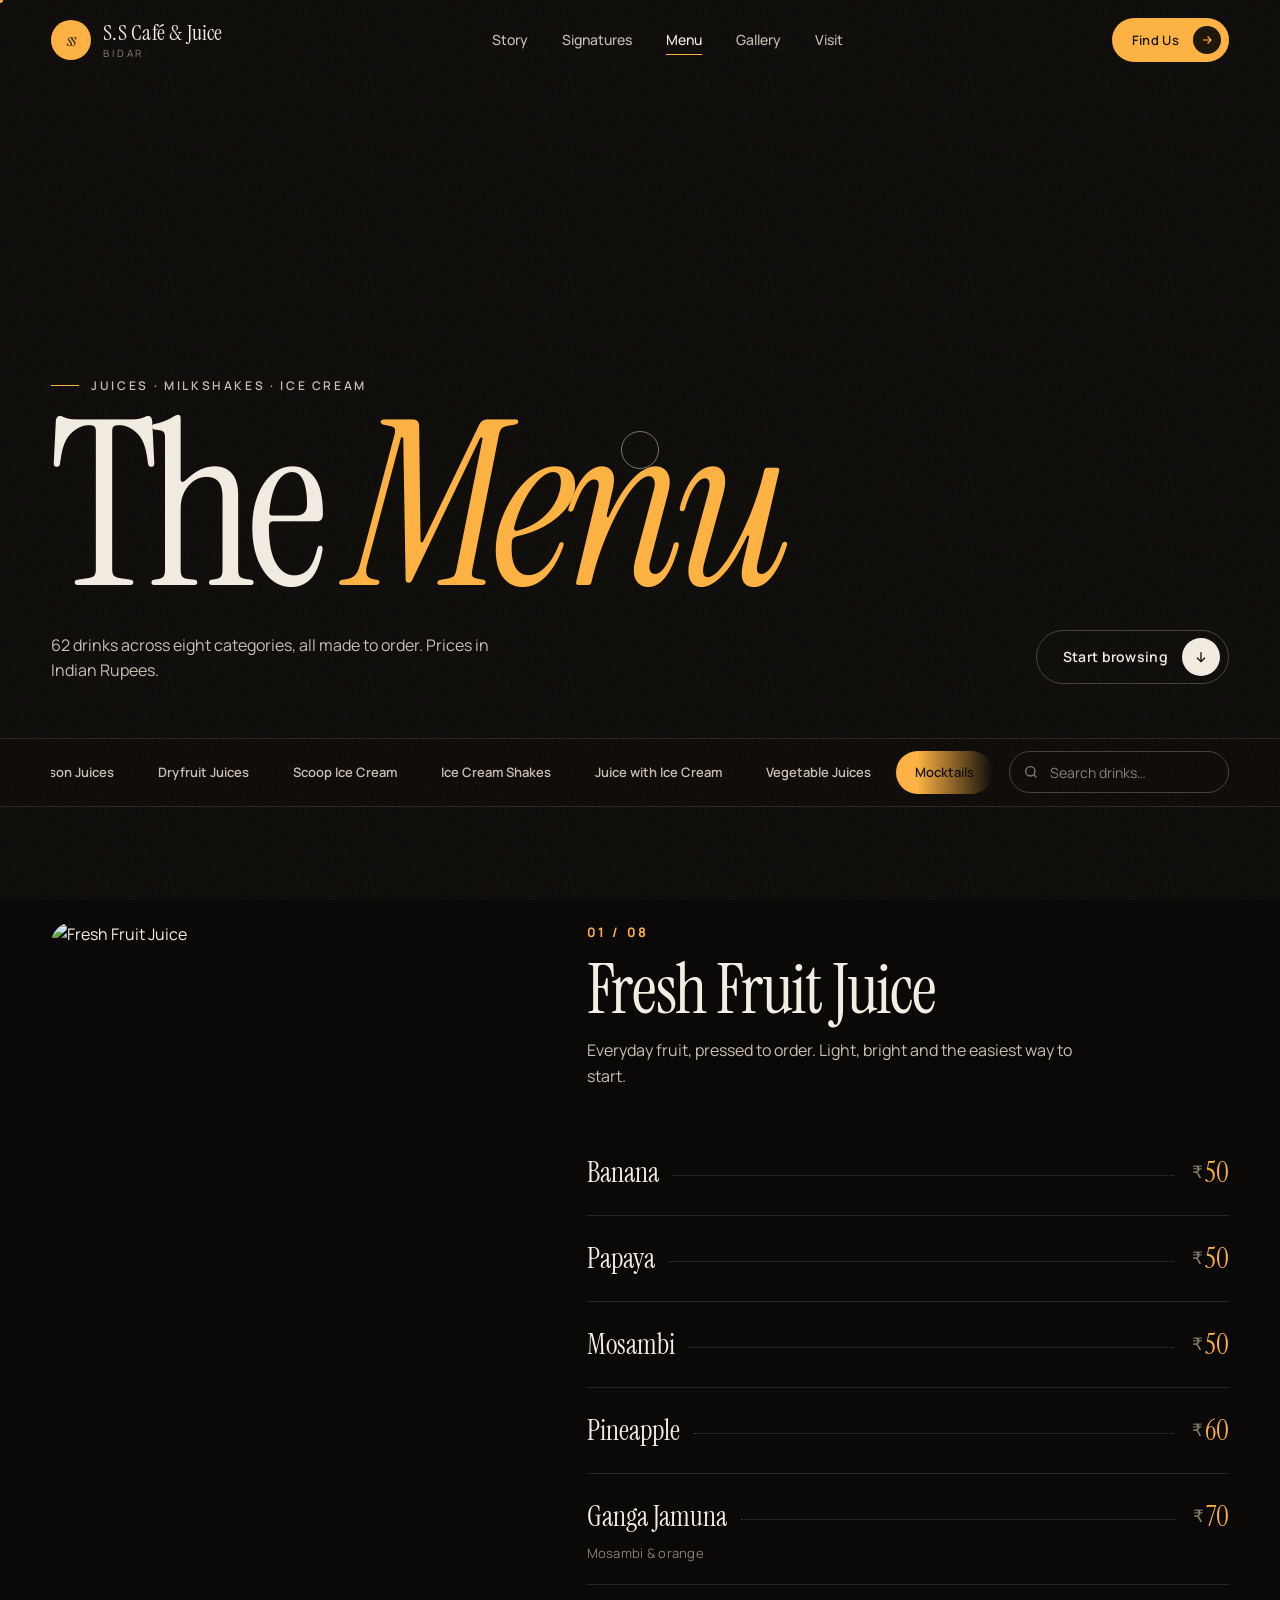
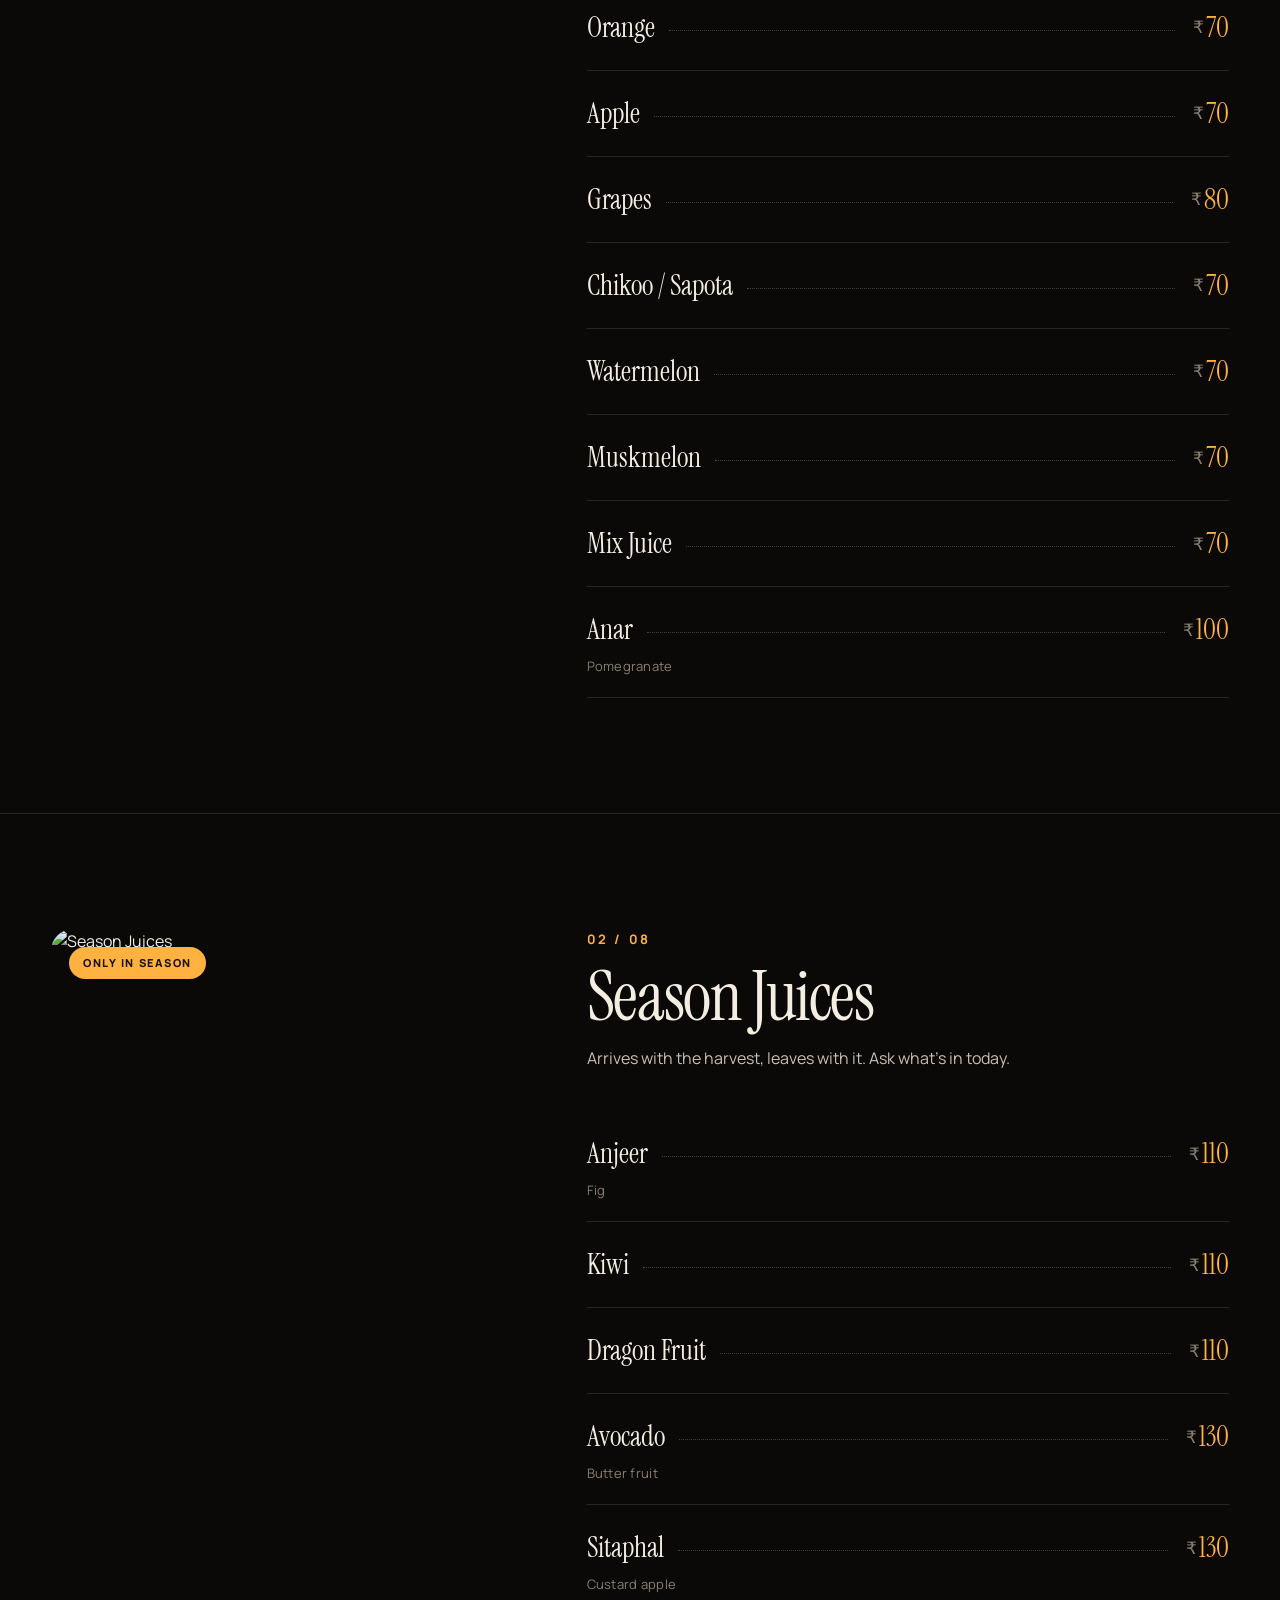
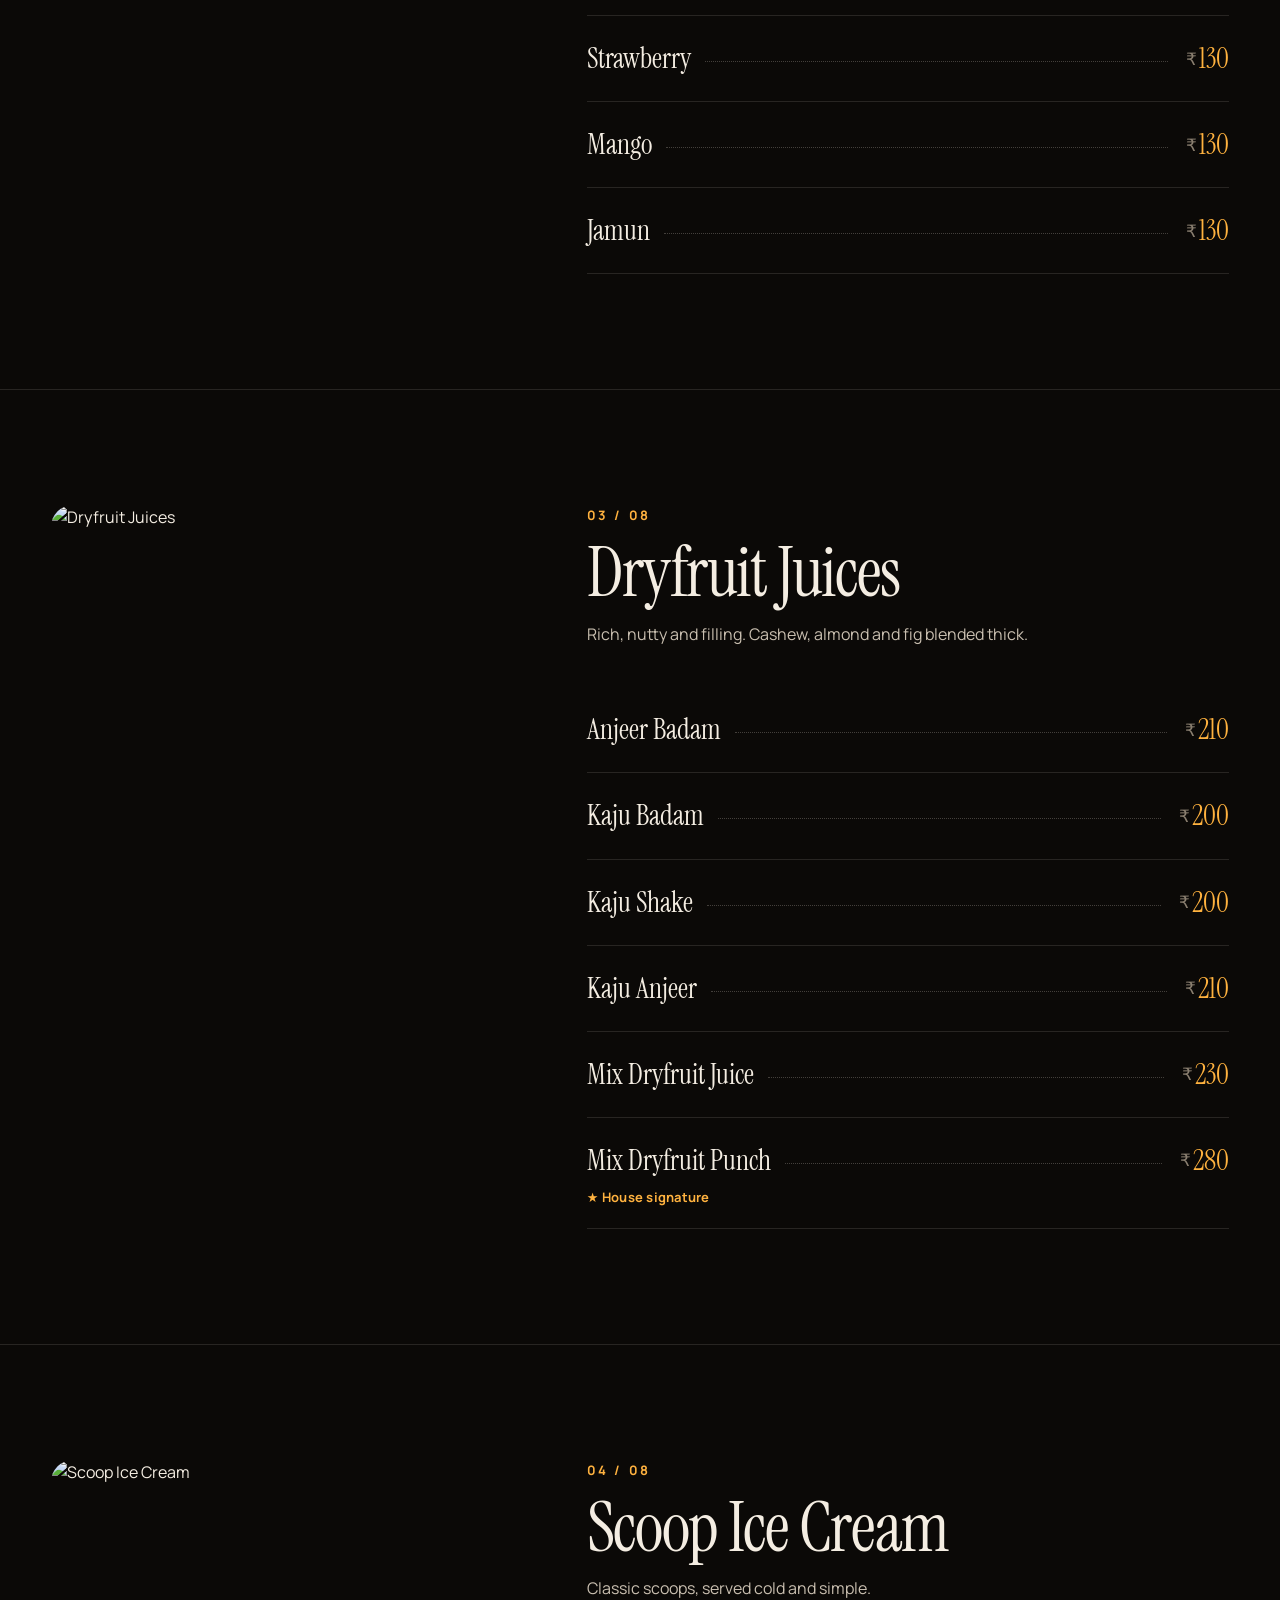
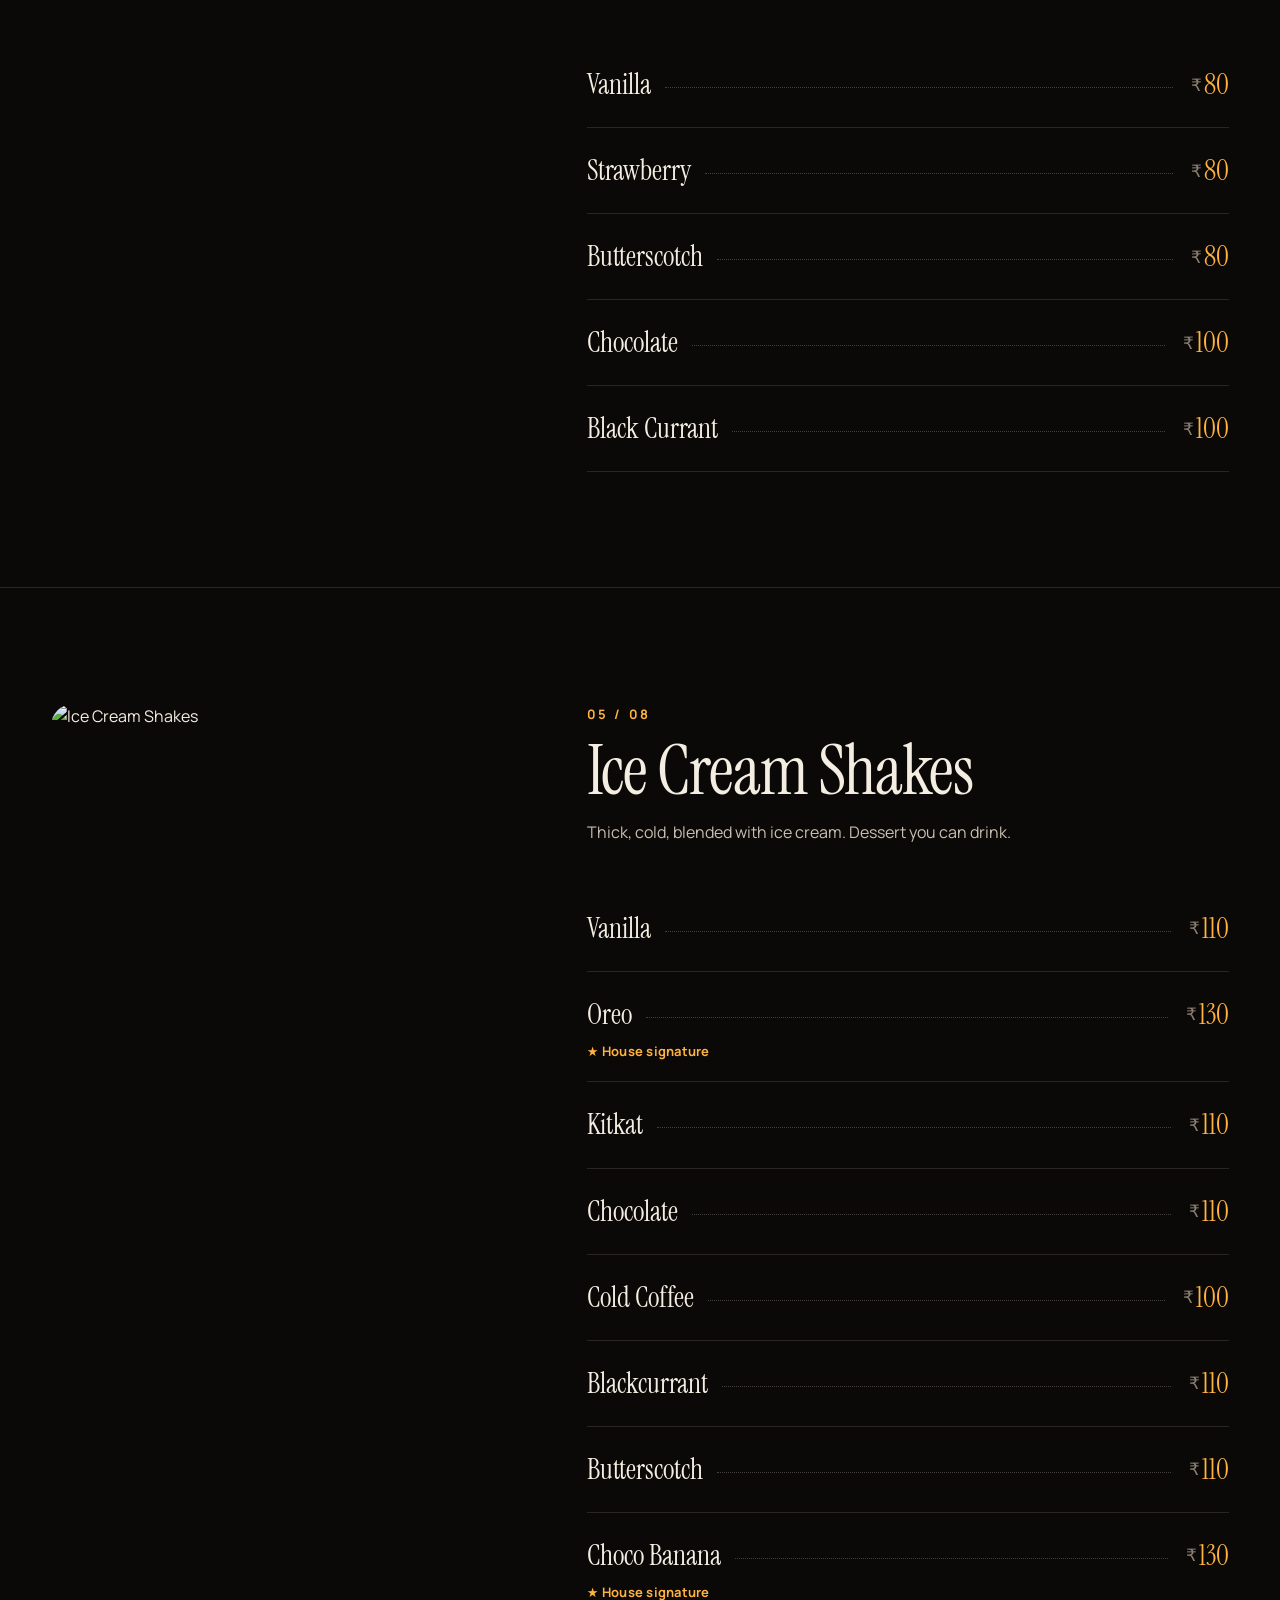
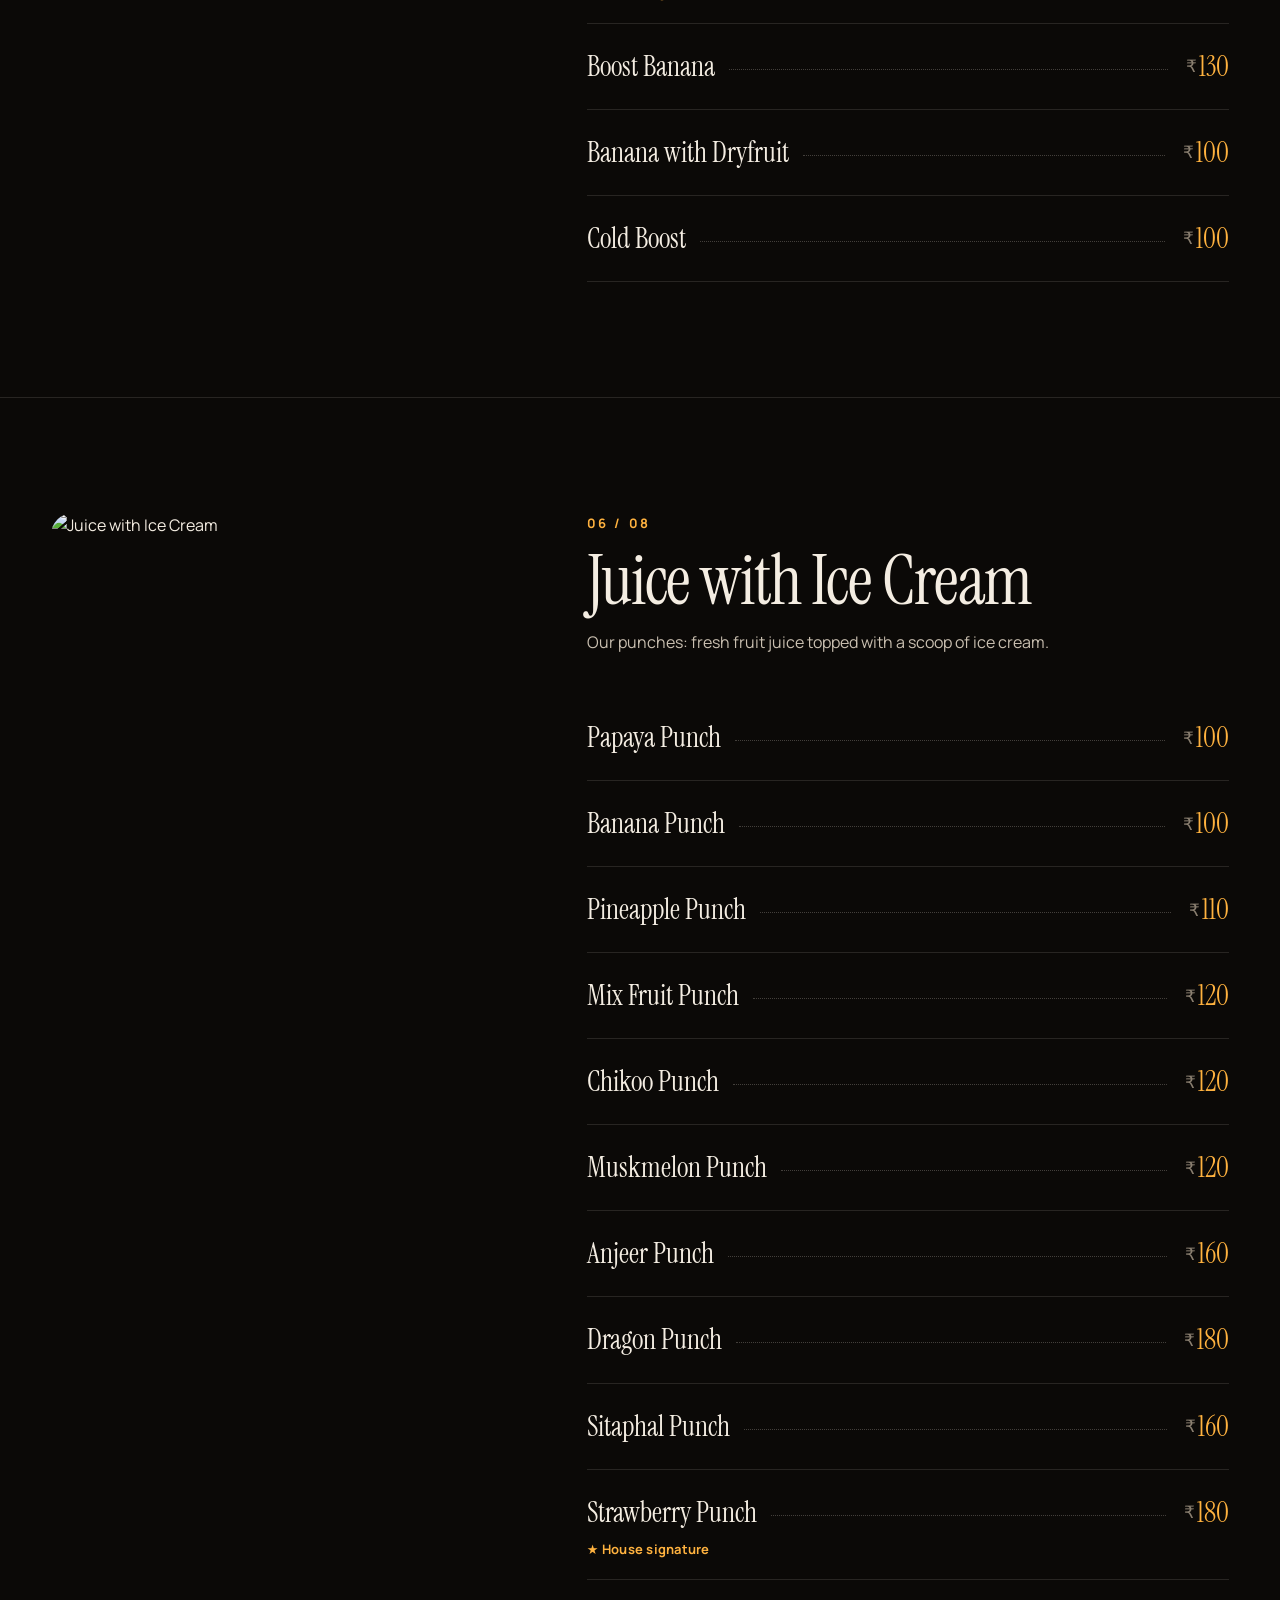
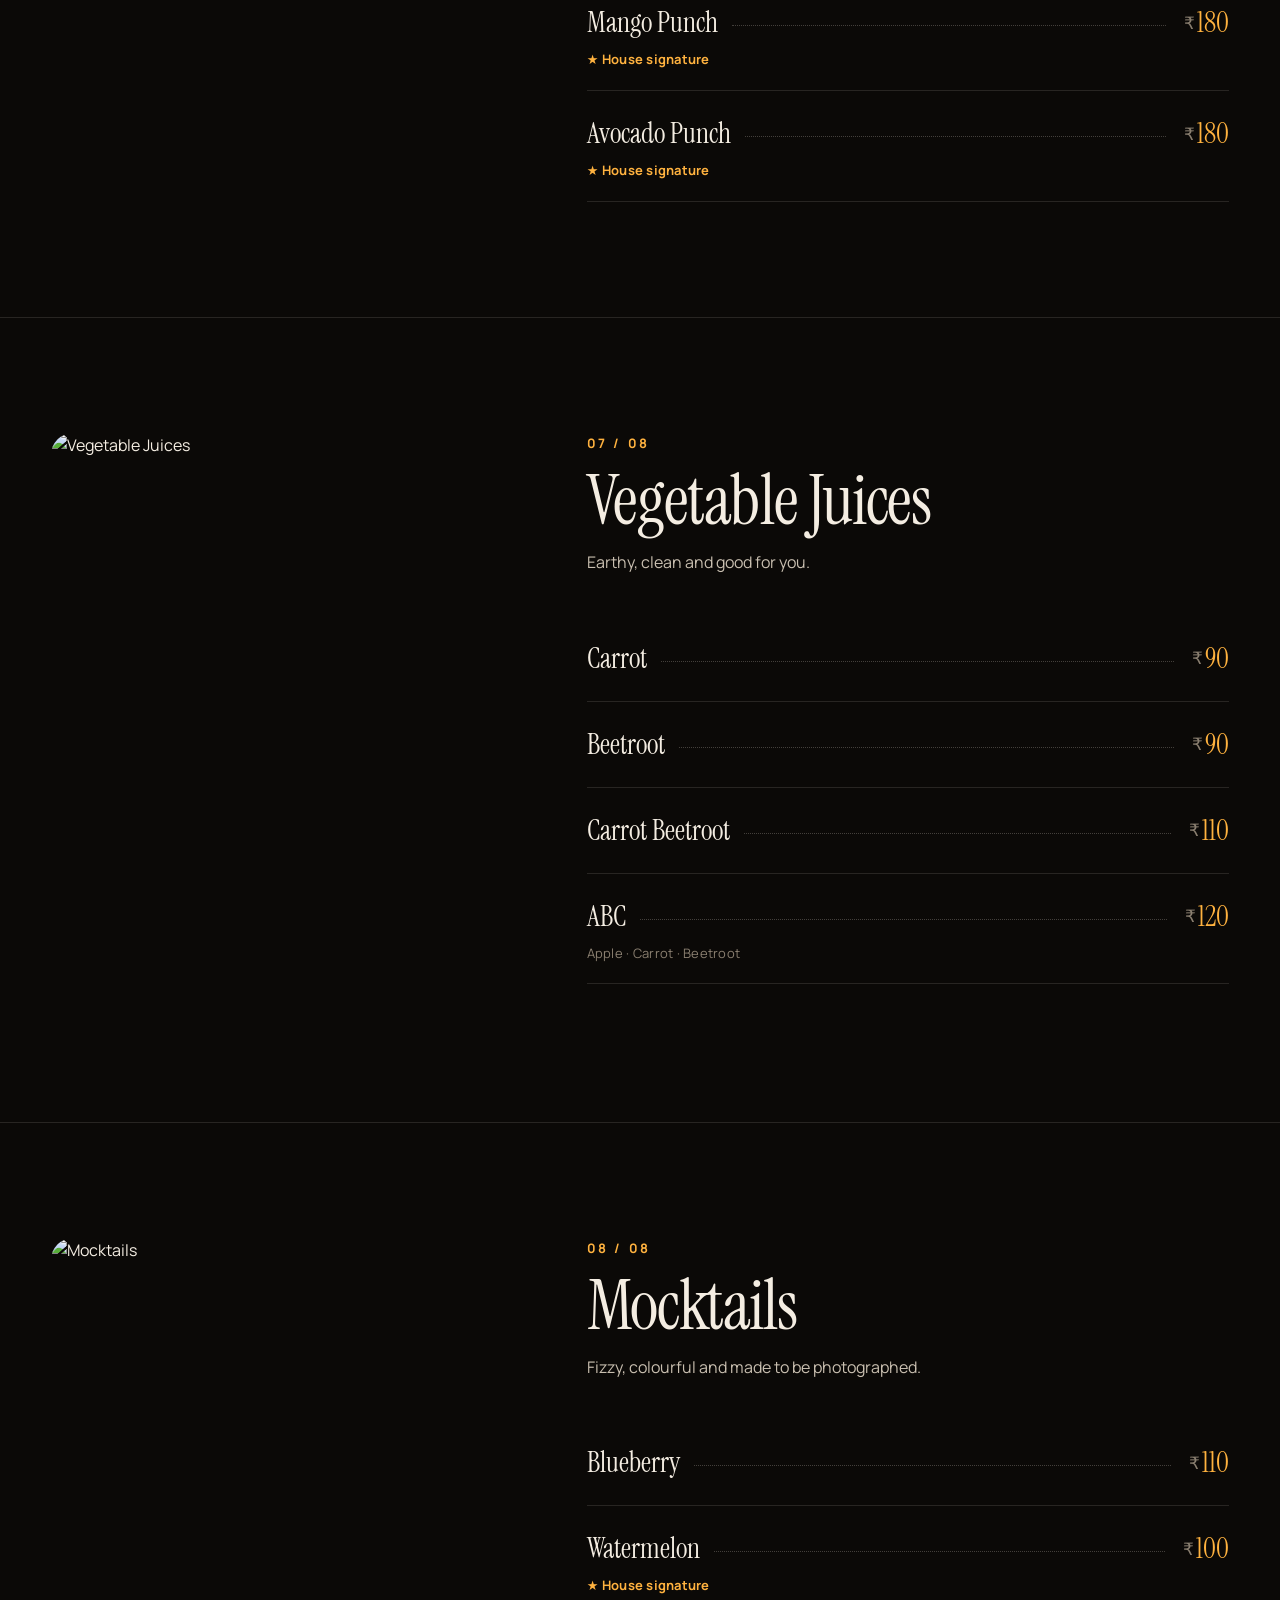
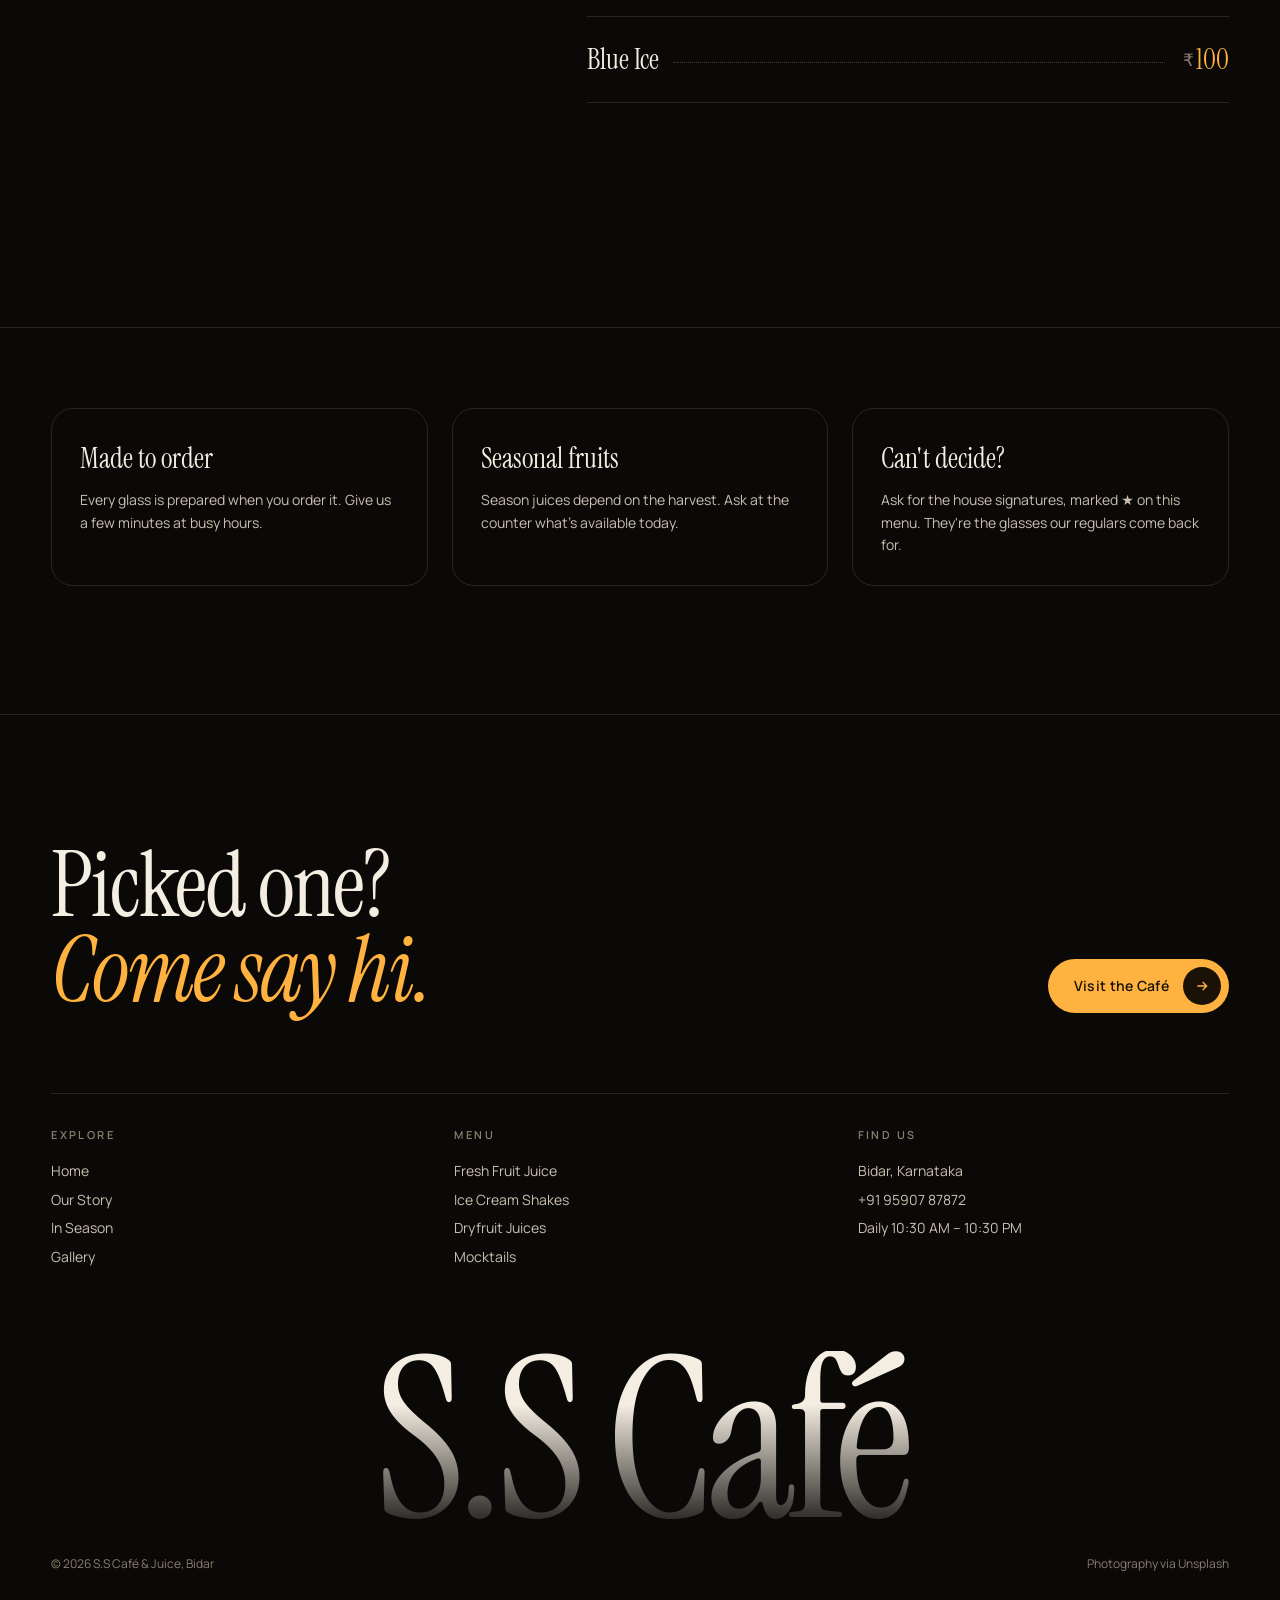
==== menu.html @ b0951f60 "Add S.S Café & Juice website: home and menu pages Cinematic one-page home (hero, signatures, categor" ====
<!doctype html>
<html lang="en">
<head>
  <meta charset="utf-8" />
  <meta name="viewport" content="width=device-width, initial-scale=1" />
  <title>Menu — S.S Café &amp; Juice, Bidar</title>
  <meta name="description" content="Full menu and prices for S.S Café & Juice, Bidar: fresh fruit juices, season juices, dryfruit juices, ice cream shakes, punches, vegetable juices and mocktails." />
  <meta name="theme-color" content="#0b0907" />
  <link rel="icon" href="data:image/svg+xml,%3Csvg xmlns='http://www.w3.org/2000/svg' viewBox='0 0 64 64'%3E%3Ccircle cx='32' cy='32' r='32' fill='%23ffb23f'/%3E%3Ctext x='32' y='42' font-family='Georgia' font-style='italic' font-size='28' text-anchor='middle' fill='%231a1206'%3ESS%3C/text%3E%3C/svg%3E" />
  <link rel="preconnect" href="https://fonts.googleapis.com" />
  <link rel="preconnect" href="https://fonts.gstatic.com" crossorigin />
  <link rel="preconnect" href="https://images.unsplash.com" />
  <link href="https://fonts.googleapis.com/css2?family=Instrument+Serif:ital@0;1&family=Manrope:wght@400;500;600;700;800&display=swap" rel="stylesheet" />
  <link rel="stylesheet" href="css/style.css" />
</head>
<body>
  <div class="grain" aria-hidden="true"></div>
  <div class="cursor" aria-hidden="true"><span>View</span></div>
  <div class="cursor-dot" aria-hidden="true"></div>

  <header class="nav">
    <a href="index.html" class="brand" aria-label="S.S Café & Juice home">
      <span class="brand__mark">ss</span>
      <span class="brand__name">S.S Café &amp; Juice<small>Bidar</small></span>
    </a>
    <nav class="nav__links" aria-label="Primary">
      <a href="index.html#story">Story</a>
      <a href="index.html#signatures">Signatures</a>
      <a href="menu.html" class="is-active">Menu</a>
      <a href="index.html#gallery">Gallery</a>
      <a href="index.html#visit">Visit</a>
    </nav>
    <div class="nav__right">
      <a href="index.html#visit" class="btn btn--primary btn--sm">Find Us
        <span class="btn__icon"><svg width="14" height="14" viewBox="0 0 24 24" fill="none" stroke="currentColor" stroke-width="2"><path d="M5 12h14M13 6l6 6-6 6"/></svg></span>
      </a>
      <button class="burger" aria-label="Open menu" aria-expanded="false"><span></span><span></span></button>
    </div>
  </header>

  <div class="mobile-menu">
    <a href="index.html">Home</a>
    <a href="index.html#signatures">Signatures</a>
    <a href="index.html#gallery">Gallery</a>
    <a href="index.html#visit">Visit</a>
    <a href="#menu-body"><em>Menu ↓</em></a>
    <div class="mobile-menu__meta">Bidar, Karnataka · Open daily 10:30 AM – 10:30 PM<br /><a href="tel:+919590787872">+91 95907 87872</a></div>
  </div>

  <main>
    <section class="m-hero">
      <div class="m-hero__media">
        <img src="https://images.unsplash.com/photo-1546548970-71785318a17b?auto=format&fit=crop&w=2400&q=80" alt="Sliced oranges, grapefruit and limes" fetchpriority="high" />
      </div>
      <div class="container m-hero__content">
        <span class="eyebrow hero-anim">Juices · Milkshakes · Ice Cream</span>
        <h1 class="m-hero__title">The <em class="italic accent">Menu</em></h1>
        <div class="m-hero__row">
          <p class="hero-anim"><span data-total>62</span> drinks across eight categories, all made to order. Prices in Indian Rupees.</p>
          <a href="#fresh-fruit-juice" class="btn btn--ghost hero-anim">Start browsing
            <span class="btn__icon"><svg width="16" height="16" viewBox="0 0 24 24" fill="none" stroke="currentColor" stroke-width="2"><path d="M12 5v14M6 13l6 6 6-6"/></svg></span>
          </a>
        </div>
      </div>
    </section>

    <div class="m-bar">
      <div class="container m-bar__inner">
        <nav class="m-tabs" aria-label="Menu categories"></nav>
        <label class="m-search">
          <svg width="16" height="16" viewBox="0 0 24 24" fill="none" stroke="currentColor" stroke-width="2"><circle cx="11" cy="11" r="7"/><path d="M20 20l-3.5-3.5"/></svg>
          <input id="m-search" type="search" placeholder="Search drinks…" aria-label="Search drinks" autocomplete="off" />
        </label>
      </div>
    </div>

    <div id="menu-body"></div>

    <div class="container m-empty">
      <h3>Nothing by that name.</h3>
      <p>Try “mango”, “shake” or “punch”, or just ask at the counter.</p>
    </div>

    <div class="container">
      <div class="m-note">
        <div class="fade-up"><h4>Made to order</h4><p>Every glass is prepared when you order it. Give us a few minutes at busy hours.</p></div>
        <div class="fade-up" data-delay=".1"><h4>Seasonal fruits</h4><p>Season juices depend on the harvest. Ask at the counter what's available today.</p></div>
        <div class="fade-up" data-delay=".2"><h4>Can't decide?</h4><p>Ask for the house signatures, marked ★ on this menu. They're the glasses our regulars come back for.</p></div>
      </div>
    </div>
  </main>

  <footer class="footer" style="margin-top:clamp(80px,10vw,140px)">
    <div class="container">
      <div class="footer__cta">
        <h2 data-split>Picked one?<br /><em class="italic accent">Come say hi.</em></h2>
        <a href="index.html#visit" class="btn btn--primary">Visit the Café
          <span class="btn__icon"><svg width="16" height="16" viewBox="0 0 24 24" fill="none" stroke="currentColor" stroke-width="2"><path d="M5 12h14M13 6l6 6-6 6"/></svg></span>
        </a>
      </div>
      <div class="footer__cols">
        <div><h5>Explore</h5><a href="index.html">Home</a><a href="index.html#story">Our Story</a><a href="index.html#season">In Season</a><a href="index.html#gallery">Gallery</a></div>
        <div><h5>Menu</h5><a href="#fresh-fruit-juice">Fresh Fruit Juice</a><a href="#ice-cream-shakes">Ice Cream Shakes</a><a href="#dryfruit-juices">Dryfruit Juices</a><a href="#mocktails">Mocktails</a></div>
        <div><h5>Find us</h5><a href="https://maps.app.goo.gl/4yC3fa9TvVvdDudY7" target="_blank" rel="noopener">Bidar, Karnataka</a><a href="tel:+919590787872">+91 95907 87872</a><a href="index.html#visit">Daily 10:30 AM – 10:30 PM</a></div>
      </div>
      <div class="footer__word" aria-hidden="true">S.S Café</div>
      <div class="footer__legal"><span>© <span id="year"></span> S.S Café &amp; Juice, Bidar</span><span>Photography via Unsplash</span></div>
    </div>
  </footer>

  <script src="https://cdnjs.cloudflare.com/ajax/libs/gsap/3.12.5/gsap.min.js"></script>
  <script src="https://cdnjs.cloudflare.com/ajax/libs/gsap/3.12.5/ScrollTrigger.min.js"></script>
  <script src="https://unpkg.com/lenis@1.1.13/dist/lenis.min.js"></script>
  <script src="js/main.js"></script>
  <script src="js/menu.js"></script>
</body>
</html>
---- css/style.css ----
/* ==========================================================
   S.S Café & Juice — Bidar
   Cinematic dark theme · shared by index.html & menu.html
   ========================================================== */

:root {
  --bg: #0b0907;
  --bg-2: #13100c;
  --bg-3: #1b1611;
  --ink: #f4ede2;
  --ink-2: #c9bfb0;
  --muted: #8a7f70;
  --line: rgba(244, 237, 226, 0.12);
  --line-strong: rgba(244, 237, 226, 0.24);
  --accent: #ffb23f;      /* mango */
  --accent-2: #ff5a3c;    /* blood orange */
  --accent-ink: #1a1206;

  --serif: "Instrument Serif", "Times New Roman", serif;
  --sans: "Manrope", system-ui, -apple-system, "Segoe UI", sans-serif;

  --gutter: clamp(16px, 4vw, 56px);
  --max: 1440px;
  --radius: 22px;
  --ease: cubic-bezier(0.22, 1, 0.36, 1);
}

*, *::before, *::after { box-sizing: border-box; }

html { -webkit-text-size-adjust: 100%; overflow-x: clip; }
html.lenis, html.lenis body { height: auto; }
.lenis.lenis-smooth { scroll-behavior: auto !important; }

body {
  margin: 0;
  background: var(--bg);
  color: var(--ink);
  font-family: var(--sans);
  font-size: 16px;
  line-height: 1.6;
  -webkit-font-smoothing: antialiased;
  overflow-x: clip;
}

img { display: block; max-width: 100%; }
a { color: inherit; text-decoration: none; }
button { font: inherit; color: inherit; background: none; border: 0; cursor: pointer; }
::selection { background: var(--accent); color: var(--accent-ink); }

.container { width: 100%; max-width: var(--max); margin: 0 auto; padding: 0 var(--gutter); }

.serif { font-family: var(--serif); font-weight: 400; }
.italic { font-style: italic; }
.accent { color: var(--accent); }

.eyebrow {
  display: inline-flex; align-items: center; gap: 12px;
  font-size: 12px; letter-spacing: 0.22em; text-transform: uppercase;
  color: var(--ink-2); font-weight: 600;
}
.eyebrow::before { content: ""; width: 28px; height: 1px; background: var(--accent); }

/* ---------- Film grain ---------- */
/* oversized noise lives inside a viewport-sized clip box; a fixed element wider
   than the viewport makes mobile browsers zoom the whole page out */
.grain { pointer-events: none; position: fixed; inset: 0; z-index: 90; overflow: hidden; }
.grain::before {
  content: ""; position: absolute; inset: -50%; opacity: 0.07;
  background-image: url("data:image/svg+xml,%3Csvg xmlns='http://www.w3.org/2000/svg' width='200' height='200'%3E%3Cfilter id='n'%3E%3CfeTurbulence type='fractalNoise' baseFrequency='0.85' numOctaves='3' stitchTiles='stitch'/%3E%3C/filter%3E%3Crect width='100%25' height='100%25' filter='url(%23n)'/%3E%3C/svg%3E");
  animation: grain 1.2s steps(6) infinite;
}
@keyframes grain {
  0% { transform: translate(0, 0); }
  20% { transform: translate(-5%, 3%); }
  40% { transform: translate(4%, -6%); }
  60% { transform: translate(-3%, 7%); }
  80% { transform: translate(6%, 2%); }
  100% { transform: translate(0, 0); }
}

/* ---------- Custom cursor (fine pointers only) ---------- */
.cursor, .cursor-dot { display: none; }
@media (pointer: fine) {
  .cursor, .cursor-dot {
    display: block; position: fixed; top: 0; left: 0; z-index: 100;
    pointer-events: none; border-radius: 50%;
    transform: translate(-50%, -50%);
  }
  .cursor-dot { width: 6px; height: 6px; background: var(--accent); }
  .cursor {
    width: 38px; height: 38px; border: 1px solid rgba(244, 237, 226, 0.45);
    display: grid; place-items: center;
    transition: width .35s var(--ease), height .35s var(--ease), background .35s var(--ease), border-color .35s;
    font-size: 11px; letter-spacing: .16em; text-transform: uppercase; font-weight: 700;
    color: var(--accent-ink);
  }
  .cursor span { opacity: 0; transition: opacity .2s; }
  .cursor.is-link { width: 64px; height: 64px; border-color: var(--accent); }
  .cursor.is-view { width: 96px; height: 96px; background: var(--accent); border-color: var(--accent); }
  .cursor.is-view span { opacity: 1; }
}

/* ---------- Preloader ---------- */
.preloader {
  position: fixed; inset: 0; z-index: 200; background: var(--bg);
  display: flex; flex-direction: column; justify-content: space-between;
  padding: var(--gutter);
}
.preloader__top, .preloader__bottom {
  display: flex; justify-content: space-between; align-items: flex-end;
  font-size: 12px; letter-spacing: .2em; text-transform: uppercase; color: var(--muted);
}
.preloader__word {
  font-family: var(--serif); font-size: clamp(64px, 16vw, 240px); line-height: .9;
  overflow: hidden; display: flex; justify-content: center;
}
.preloader__word span { display: inline-block; transform: translateY(110%); }
.preloader__count { font-family: var(--serif); font-size: clamp(48px, 8vw, 120px); line-height: 1; color: var(--ink); }
.preloader__bar { position: absolute; left: 0; bottom: 0; height: 2px; width: 0; background: var(--accent); }

/* ---------- Navigation ---------- */
.nav {
  position: fixed; top: 0; left: 0; right: 0; z-index: 80;
  padding: 18px var(--gutter);
  display: flex; align-items: center; justify-content: space-between; gap: 20px;
  transition: transform .5s var(--ease), background .4s, padding .4s;
}
.nav.is-scrolled {
  background: rgba(11, 9, 7, 0.72);
  backdrop-filter: blur(14px); -webkit-backdrop-filter: blur(14px);
  padding-top: 12px; padding-bottom: 12px;
  border-bottom: 1px solid var(--line);
}
.nav.is-hidden { transform: translateY(-110%); }

.brand { display: flex; align-items: center; gap: 12px; }
.brand__mark {
  width: 40px; height: 40px; border-radius: 50%;
  display: grid; place-items: center;
  background: var(--accent); color: var(--accent-ink);
  font-family: var(--serif); font-size: 18px; font-style: italic; letter-spacing: -.02em;
}
.brand__name { font-family: var(--serif); font-size: 22px; line-height: 1; letter-spacing: .01em; }
.brand__name small { display: block; font-family: var(--sans); font-size: 10px; letter-spacing: .28em; text-transform: uppercase; color: var(--muted); margin-top: 4px; }

.nav__links { display: flex; gap: 34px; font-size: 14px; font-weight: 500; }
.nav__links a { position: relative; color: var(--ink-2); transition: color .3s; }
.nav__links a::after {
  content: ""; position: absolute; left: 0; bottom: -4px; height: 1px; width: 100%;
  background: var(--accent); transform: scaleX(0); transform-origin: right; transition: transform .5s var(--ease);
}
.nav__links a:hover, .nav__links a.is-active { color: var(--ink); }
.nav__links a:hover::after, .nav__links a.is-active::after { transform: scaleX(1); transform-origin: left; }

.nav__right { display: flex; align-items: center; gap: 12px; }
.burger { display: none; width: 44px; height: 44px; border-radius: 50%; border: 1px solid var(--line-strong); position: relative; }
.burger span { position: absolute; left: 13px; right: 13px; height: 1.5px; background: var(--ink); transition: transform .4s var(--ease), top .4s var(--ease); }
.burger span:nth-child(1) { top: 18px; }
.burger span:nth-child(2) { top: 25px; }
.nav-open .burger span:nth-child(1) { top: 21px; transform: rotate(45deg); }
.nav-open .burger span:nth-child(2) { top: 21px; transform: rotate(-45deg); }

.mobile-menu {
  position: fixed; inset: 0; z-index: 70; background: var(--bg-2);
  display: flex; flex-direction: column; justify-content: center; padding: var(--gutter);
  clip-path: inset(0 0 100% 0); transition: clip-path .8s var(--ease);
}
.nav-open .mobile-menu { clip-path: inset(0 0 0 0); }
.mobile-menu a { font-family: var(--serif); font-size: clamp(44px, 12vw, 72px); line-height: 1.1; display: block; }
.mobile-menu a em { color: var(--accent); }
.mobile-menu__meta { margin-top: 40px; color: var(--muted); font-size: 14px; }

/* ---------- Buttons ---------- */
.btn {
  --h: 54px;
  position: relative; display: inline-flex; align-items: center; gap: 14px;
  height: var(--h); padding: 0 8px 0 26px; border-radius: 999px;
  font-size: 14px; font-weight: 600; letter-spacing: .02em;
  overflow: hidden; isolation: isolate; white-space: nowrap;
  transition: color .5s var(--ease);
}
.btn__icon {
  width: calc(var(--h) - 16px); height: calc(var(--h) - 16px); border-radius: 50%;
  display: grid; place-items: center; transition: transform .5s var(--ease);
}
.btn:hover .btn__icon { transform: rotate(-45deg); }
.btn::before {
  content: ""; position: absolute; inset: 0; z-index: -1; border-radius: inherit;
  transform: translateY(101%); transition: transform .6s var(--ease);
}
.btn:hover::before { transform: translateY(0); }

.btn--primary { background: var(--accent); color: var(--accent-ink); }
.btn--primary .btn__icon { background: var(--accent-ink); color: var(--accent); }
.btn--primary::before { background: var(--ink); }

.btn--ghost { border: 1px solid var(--line-strong); color: var(--ink); }
.btn--ghost .btn__icon { background: var(--ink); color: var(--bg); }
.btn--ghost::before { background: var(--ink); }
.btn--ghost:hover { color: var(--bg); }
.btn--ghost:hover .btn__icon { background: var(--bg); color: var(--ink); }

.btn--sm { --h: 44px; padding-left: 20px; font-size: 13px; }

/* ---------- Reveal primitives ---------- */
.split .w { display: inline-block; overflow: hidden; vertical-align: top; padding: 0 .04em .2em; margin: 0 -.04em -.2em; }
.split .wi { display: inline-block; will-change: transform; }
.fade-up { opacity: 0; transform: translateY(40px); }
.no-motion .fade-up { opacity: 1; transform: none; }

.img-reveal { position: relative; overflow: hidden; }
.img-reveal img { width: 100%; height: 100%; object-fit: cover; }

/* ==========================================================
   HOME
   ========================================================== */

/* ---------- Hero ---------- */
.hero {
  position: relative; height: 100svh; min-height: 640px;
  overflow: hidden; display: flex; flex-direction: column; justify-content: flex-end;
}
/* photo is mirrored so the jars sit right and the headline gets the dark wall */
.hero__media { position: absolute; inset: 0; overflow: hidden; transform: scaleX(-1); }
.hero__media picture { display: contents; }
.hero__media img {
  width: 100%; height: 100%; object-fit: cover; object-position: 40% center;
  transform: scale(1.15); animation: kenburns 22s ease-in-out infinite alternate;
}
@keyframes kenburns {
  from { transform: scale(1.15) translate3d(0, 0, 0); }
  to   { transform: scale(1.28) translate3d(-2%, -1%, 0); }
}
.hero__shade {
  position: absolute; inset: 0;
  background:
    linear-gradient(180deg, rgba(11,9,7,.6) 0%, rgba(11,9,7,0) 22%, rgba(11,9,7,0) 50%, rgba(11,9,7,.95) 100%),
    linear-gradient(90deg, rgba(11,9,7,.9) 0%, rgba(11,9,7,.45) 40%, rgba(11,9,7,0) 75%);
}
@media (max-width: 700px) {
  .hero__media { transform: none; }
  .hero__media img { object-position: center 30%; }
  .hero__shade { background: linear-gradient(180deg, rgba(11,9,7,.55) 0%, rgba(11,9,7,0) 20%, rgba(11,9,7,.15) 45%, rgba(11,9,7,.96) 82%); }
}
.hero__content { position: relative; z-index: 2; padding-bottom: clamp(32px, 6vh, 72px); }
.hero__title {
  font-family: var(--serif); font-weight: 400;
  font-size: clamp(58px, 11.5vw, 196px); line-height: .88; letter-spacing: -.025em;
  margin: 18px 0 0;
}
.hero__title .line { display: block; }
.hero__title .line--indent { padding-left: clamp(0px, 9vw, 160px); }
.hero__bottom {
  display: grid; grid-template-columns: 1.2fr 1fr auto; gap: 32px; align-items: end;
  margin-top: clamp(28px, 5vh, 56px); padding-top: 28px; border-top: 1px solid var(--line);
}
.hero__lead { max-width: 440px; color: var(--ink-2); font-size: 16px; margin: 0; }
.hero__meta { display: flex; gap: 40px; font-size: 13px; color: var(--muted); }
.hero__meta strong { display: block; color: var(--ink); font-weight: 600; font-size: 15px; }
.scroll-cue {
  position: absolute; right: var(--gutter); top: 50%; z-index: 2;
  writing-mode: vertical-rl; font-size: 11px; letter-spacing: .3em; text-transform: uppercase; color: var(--ink-2);
  display: flex; align-items: center; gap: 14px;
}
.scroll-cue::after { content: ""; width: 1px; height: 70px; background: linear-gradient(var(--ink), transparent); animation: cue 2.2s var(--ease) infinite; transform-origin: top; }
@keyframes cue { 0% { transform: scaleY(0); } 50% { transform: scaleY(1); transform-origin: top; } 51% { transform-origin: bottom; } 100% { transform: scaleY(0); transform-origin: bottom; } }

/* ---------- Marquee ---------- */
.marquee {
  border-top: 1px solid var(--line); border-bottom: 1px solid var(--line);
  overflow: hidden; padding: 26px 0; background: var(--bg);
}
.marquee__track { display: flex; width: max-content; animation: marquee 38s linear infinite; }
.marquee__item {
  display: flex; align-items: center; gap: 40px; padding-right: 40px;
  font-family: var(--serif); font-size: clamp(32px, 5vw, 64px); line-height: 1; white-space: nowrap;
}
.marquee__item:nth-child(even) { font-style: italic; color: transparent; -webkit-text-stroke: 1px var(--ink-2); }
.marquee__star { width: 22px; height: 22px; color: var(--accent); flex: none; }
@keyframes marquee { to { transform: translateX(-50%); } }

/* ---------- Section scaffolding ---------- */
.section { padding: clamp(96px, 14vw, 200px) 0; position: relative; }
.section-head { display: flex; justify-content: space-between; align-items: flex-end; gap: 32px; margin-bottom: clamp(48px, 7vw, 96px); flex-wrap: wrap; }
.section-title {
  font-family: var(--serif); font-weight: 400;
  font-size: clamp(44px, 7vw, 112px); line-height: .95; letter-spacing: -.02em; margin: 16px 0 0;
}
.section-sub { max-width: 380px; color: var(--ink-2); margin: 0; }

/* ---------- Story / manifesto ---------- */
.story__grid { display: grid; grid-template-columns: 1.15fr 1fr; gap: clamp(40px, 7vw, 120px); align-items: center; }
.manifesto {
  font-family: var(--serif); font-size: clamp(30px, 3.6vw, 56px); line-height: 1.12; letter-spacing: -.01em; margin: 28px 0 40px;
}
.manifesto .mw { opacity: .16; transition: opacity .2s; }
.no-motion .manifesto .mw { opacity: 1; }
.story__facts { display: grid; grid-template-columns: repeat(3, 1fr); gap: 24px; border-top: 1px solid var(--line); padding-top: 28px; }
.fact__num { font-family: var(--serif); font-size: clamp(44px, 5vw, 72px); line-height: 1; }
.fact__num sup { font-size: .4em; color: var(--accent); vertical-align: top; margin-left: 2px; }
.fact__label { font-size: 13px; color: var(--muted); margin-top: 8px; }

.story__visual { position: relative; aspect-ratio: 4 / 5; }
.story__img-a { position: absolute; inset: 0 18% 12% 0; border-radius: var(--radius); }
.story__img-b {
  position: absolute; right: 0; bottom: 0; width: 52%; aspect-ratio: 3 / 4; border-radius: var(--radius);
  outline: 10px solid var(--bg);
}
.story__badge {
  position: absolute; left: -28px; bottom: 18%; width: 132px; height: 132px; z-index: 3;
  border-radius: 50%; background: var(--accent); color: var(--accent-ink); display: grid; place-items: center;
}
.story__badge svg { position: absolute; inset: 0; width: 100%; height: 100%; animation: spin 18s linear infinite; }
.story__badge text { font-size: 10.5px; letter-spacing: .25em; text-transform: uppercase; font-weight: 700; fill: var(--accent-ink); }
.story__badge b { font-family: var(--serif); font-size: 34px; font-weight: 400; font-style: italic; }
@keyframes spin { to { transform: rotate(360deg); } }

/* ---------- Signatures (horizontal) ---------- */
.signatures { padding: clamp(96px, 12vw, 160px) 0 0; overflow: hidden; }
.h-wrap { position: relative; }
.h-track { display: flex; gap: clamp(16px, 2vw, 28px); padding: 0 var(--gutter) clamp(96px, 12vw, 160px); width: max-content; will-change: transform; }
.sig-card {
  position: relative; width: clamp(280px, 30vw, 440px); flex: none;
  border-radius: var(--radius); overflow: hidden; background: var(--bg-3);
}
.sig-card__media { aspect-ratio: 3 / 4; overflow: hidden; }
.sig-card__media img { width: 100%; height: 100%; object-fit: cover; transform: scale(1.05); transition: transform 1.2s var(--ease); }
.sig-card:hover .sig-card__media img { transform: scale(1.14); }
.sig-card__body {
  position: absolute; left: 0; right: 0; bottom: 0; padding: 28px;
  background: linear-gradient(180deg, transparent, rgba(11,9,7,.92) 70%);
  display: flex; justify-content: space-between; align-items: flex-end; gap: 16px;
}
.sig-card__idx { position: absolute; top: 22px; left: 24px; font-size: 12px; letter-spacing: .2em; color: var(--ink); background: rgba(11,9,7,.45); backdrop-filter: blur(8px); padding: 6px 12px; border-radius: 999px; }
.sig-card__cat { font-size: 11px; letter-spacing: .2em; text-transform: uppercase; color: var(--accent); font-weight: 700; }
.sig-card__name { font-family: var(--serif); font-size: clamp(30px, 2.6vw, 40px); line-height: 1; margin: 8px 0 0; font-weight: 400; }
.sig-card__price { font-family: var(--serif); font-size: 28px; color: var(--ink); white-space: nowrap; }
.sig-intro { width: clamp(280px, 28vw, 400px); flex: none; display: flex; flex-direction: column; justify-content: space-between; padding: 8px 24px 8px 0; }
.sig-intro p { color: var(--ink-2); max-width: 300px; }
.sig-end { width: clamp(260px, 26vw, 380px); flex: none; display: flex; flex-direction: column; justify-content: center; gap: 28px; padding: 0 24px; }
.sig-end h3 { font-family: var(--serif); font-weight: 400; font-size: clamp(40px, 4vw, 64px); line-height: 1; margin: 0; }

/* ---------- Cinematic break ---------- */
.cine { position: relative; height: 120vh; min-height: 720px; overflow: hidden; display: grid; place-items: center; text-align: center; }
.cine__media { position: absolute; inset: -15% 0; }
.cine__media img { width: 100%; height: 100%; object-fit: cover; }
.cine::after { content: ""; position: absolute; inset: 0; background: radial-gradient(ellipse at center, rgba(11,9,7,.35), rgba(11,9,7,.85) 75%), linear-gradient(180deg, var(--bg), transparent 18%, transparent 82%, var(--bg)); }
.cine__text { position: relative; z-index: 2; padding: 0 var(--gutter); }
.cine__quote { font-family: var(--serif); font-size: clamp(44px, 8vw, 136px); line-height: .95; letter-spacing: -.02em; margin: 24px 0 0; font-weight: 400; }

/* ---------- Category bento ---------- */
.bento { display: grid; grid-template-columns: repeat(12, 1fr); grid-auto-rows: clamp(180px, 20vw, 280px); gap: clamp(12px, 1.4vw, 20px); }
.tile { position: relative; border-radius: var(--radius); overflow: hidden; background: var(--bg-3); isolation: isolate; }
.tile img { position: absolute; inset: 0; width: 100%; height: 100%; object-fit: cover; z-index: -2; transition: transform 1.2s var(--ease), filter .8s; filter: saturate(.92) brightness(.82); }
.tile::after { content: ""; position: absolute; inset: 0; z-index: -1; background: linear-gradient(180deg, rgba(11,9,7,0) 35%, rgba(11,9,7,.88)); }
.tile:hover img { transform: scale(1.08); filter: saturate(1.1) brightness(.9); }
.tile__body { position: absolute; left: 0; right: 0; bottom: 0; padding: clamp(18px, 2vw, 28px); display: flex; justify-content: space-between; align-items: flex-end; gap: 12px; }
.tile__name { font-family: var(--serif); font-size: clamp(26px, 2.6vw, 42px); line-height: 1; margin: 0; font-weight: 400; }
.tile__from { font-size: 12px; color: var(--ink-2); margin-top: 8px; letter-spacing: .06em; }
.tile__arrow { width: 44px; height: 44px; flex: none; border-radius: 50%; border: 1px solid var(--line-strong); display: grid; place-items: center; transition: background .4s, color .4s, transform .5s var(--ease), border-color .4s; }
.tile:hover .tile__arrow { background: var(--accent); color: var(--accent-ink); border-color: var(--accent); transform: rotate(-45deg); }
.tile__count { position: absolute; top: 18px; right: 18px; font-size: 11px; letter-spacing: .14em; text-transform: uppercase; padding: 6px 12px; border-radius: 999px; background: rgba(11,9,7,.5); backdrop-filter: blur(8px); }

.t-1 { grid-column: span 7; grid-row: span 2; }
.t-2 { grid-column: span 5; }
.t-3 { grid-column: span 5; }
.t-4 { grid-column: span 4; }
.t-5 { grid-column: span 4; }
.t-6 { grid-column: span 4; }
.t-7 { grid-column: span 5; }
.t-8 { grid-column: span 7; }

/* ---------- Seasonal hover list ---------- */
.season { background: var(--bg-2); }
.season-list { border-top: 1px solid var(--line); }
.season-row {
  position: relative; display: grid; grid-template-columns: 80px 1fr auto auto; align-items: center; gap: 24px;
  padding: clamp(20px, 2.6vw, 34px) 0; border-bottom: 1px solid var(--line);
  transition: padding .5s var(--ease), color .4s;
}
.season-row::before { content: ""; position: absolute; inset: 0; background: var(--accent); transform: scaleY(0); transform-origin: bottom; transition: transform .5s var(--ease); z-index: 0; }
.season-row > * { position: relative; z-index: 1; }
.season-row:hover { color: var(--accent-ink); padding-left: 24px; padding-right: 24px; }
.season-row:hover::before { transform: scaleY(1); }
.season-row:hover .season-row__months, .season-row:hover .season-row__no { color: var(--accent-ink); }
.season-row__no { font-size: 13px; color: var(--muted); letter-spacing: .1em; }
.season-row__name { font-family: var(--serif); font-size: clamp(36px, 5.4vw, 84px); line-height: 1; }
.season-row__months { font-size: 13px; letter-spacing: .14em; text-transform: uppercase; color: var(--ink-2); }
.season-row__price { font-family: var(--serif); font-size: clamp(24px, 2.4vw, 36px); }
.season-float {
  position: fixed; top: 0; left: 0; z-index: 60; width: 300px; aspect-ratio: 4 / 5;
  border-radius: 18px; overflow: hidden; pointer-events: none;
  opacity: 0; transform: translate(-50%, -50%) scale(.6) rotate(-6deg);
  transition: opacity .35s, transform .5s var(--ease);
}
.season-float.is-on { opacity: 1; transform: translate(-50%, -50%) scale(1) rotate(-3deg); }
.season-float img { position: absolute; inset: 0; width: 100%; height: 100%; object-fit: cover; opacity: 0; transition: opacity .35s; }
.season-float img.is-on { opacity: 1; }
.season-note { margin-top: 28px; color: var(--muted); font-size: 14px; }

/* ---------- Gallery ---------- */
.gallery-grid { columns: 3; column-gap: clamp(12px, 1.4vw, 20px); }
.g-item { break-inside: avoid; margin-bottom: clamp(12px, 1.4vw, 20px); border-radius: var(--radius); overflow: hidden; position: relative; cursor: zoom-in; }
.g-item img { width: 100%; height: auto; transition: transform 1.2s var(--ease); }
.g-item:hover img { transform: scale(1.06); }
.g-item figcaption { position: absolute; left: 16px; bottom: 16px; font-size: 12px; letter-spacing: .14em; text-transform: uppercase; padding: 6px 12px; border-radius: 999px; background: rgba(11,9,7,.55); backdrop-filter: blur(8px); opacity: 0; transform: translateY(8px); transition: .4s var(--ease); }
.g-item:hover figcaption { opacity: 1; transform: none; }

.lightbox { position: fixed; inset: 0; z-index: 150; background: rgba(11,9,7,.94); display: grid; place-items: center; padding: var(--gutter); opacity: 0; pointer-events: none; transition: opacity .4s; }
.lightbox.is-open { opacity: 1; pointer-events: auto; }
.lightbox img { max-height: 84vh; max-width: min(1100px, 100%); border-radius: 14px; transform: scale(.94); transition: transform .6s var(--ease); }
.lightbox.is-open img { transform: none; }
.lightbox__close { position: absolute; top: 20px; right: 20px; width: 52px; height: 52px; border-radius: 50%; border: 1px solid var(--line-strong); font-size: 22px; }
.lightbox__nav { position: absolute; top: 50%; transform: translateY(-50%); width: 52px; height: 52px; border-radius: 50%; border: 1px solid var(--line-strong); font-size: 20px; }
.lightbox__prev { left: 20px; } .lightbox__next { right: 20px; }

/* ---------- Visit ---------- */
.visit__grid { display: grid; grid-template-columns: 1fr 1.1fr; gap: clamp(32px, 5vw, 80px); align-items: stretch; }
.visit__info { display: flex; flex-direction: column; gap: 36px; }
.visit__block h4 { margin: 0 0 10px; font-size: 12px; letter-spacing: .22em; text-transform: uppercase; color: var(--muted); font-weight: 600; }
.visit__block p { margin: 0; font-family: var(--serif); font-size: clamp(26px, 2.6vw, 38px); line-height: 1.15; }
.hours { width: 100%; border-collapse: collapse; font-size: 15px; }
.hours td { padding: 12px 0; border-bottom: 1px solid var(--line); }
.hours td:last-child { text-align: right; color: var(--ink-2); }
.map { position: relative; border-radius: var(--radius); overflow: hidden; min-height: 460px; background: var(--bg-3); }
.map iframe { position: absolute; inset: 0; width: 100%; height: 100%; border: 0; filter: grayscale(1) invert(.92) contrast(.9) sepia(.25); }
.map__pin { position: absolute; left: 20px; top: 20px; z-index: 2; background: var(--accent); color: var(--accent-ink); padding: 10px 16px; border-radius: 999px; font-size: 13px; font-weight: 700; }

/* ---------- Footer ---------- */
.footer { padding: clamp(80px, 10vw, 140px) 0 28px; border-top: 1px solid var(--line); overflow: hidden; }
.footer__cta { display: flex; justify-content: space-between; align-items: flex-end; gap: 32px; flex-wrap: wrap; }
.footer__cta h2 { font-family: var(--serif); font-weight: 400; font-size: clamp(44px, 7vw, 112px); line-height: .95; margin: 0; letter-spacing: -.02em; }
.footer__cols { display: grid; grid-template-columns: repeat(3, 1fr); gap: 32px; margin-top: 80px; padding-top: 32px; border-top: 1px solid var(--line); font-size: 14px; color: var(--ink-2); }
.footer__cols h5 { margin: 0 0 14px; font-size: 11px; letter-spacing: .22em; text-transform: uppercase; color: var(--muted); font-weight: 600; }
.footer__cols a { display: block; padding: 3px 0; transition: color .3s; }
.footer__cols a:hover { color: var(--accent); }
.footer__word {
  font-family: var(--serif); font-size: clamp(64px, 17.5vw, 300px); line-height: .8; letter-spacing: -.04em;
  margin: 80px 0 24px; white-space: nowrap; text-align: center;
  background: linear-gradient(180deg, var(--ink) 30%, rgba(244,237,226,.08)); -webkit-background-clip: text; background-clip: text; color: transparent;
}
.footer__legal { display: flex; justify-content: space-between; gap: 16px; flex-wrap: wrap; font-size: 12px; color: var(--muted); }

/* ==========================================================
   MENU PAGE
   ========================================================== */
.m-hero { position: relative; height: 82svh; min-height: 560px; overflow: hidden; display: flex; align-items: flex-end; }
.m-hero__media { position: absolute; inset: 0; }
.m-hero__media img { width: 100%; height: 100%; object-fit: cover; transform: scale(1.12); }
.m-hero::after { content: ""; position: absolute; inset: 0; background: linear-gradient(180deg, rgba(11,9,7,.5), rgba(11,9,7,.25) 40%, var(--bg) 100%); }
.m-hero__content { position: relative; z-index: 2; width: 100%; padding-bottom: clamp(40px, 6vh, 72px); }
.m-hero__title { font-family: var(--serif); font-weight: 400; font-size: clamp(80px, 18vw, 300px); line-height: .82; letter-spacing: -.04em; margin: 18px 0 0; }
.m-hero__row { display: flex; justify-content: space-between; align-items: flex-end; gap: 24px; flex-wrap: wrap; margin-top: 28px; }
.m-hero__row p { max-width: 460px; margin: 0; color: var(--ink-2); }

.m-bar {
  position: sticky; top: 0; z-index: 50; background: rgba(11,9,7,.82);
  backdrop-filter: blur(16px); -webkit-backdrop-filter: blur(16px);
  border-bottom: 1px solid var(--line); border-top: 1px solid var(--line);
  transition: top .5s var(--ease);
}
.m-bar.under-nav { top: 68px; }
.m-bar__inner { display: flex; align-items: center; gap: 16px; padding-top: 12px; padding-bottom: 12px; }
.m-tabs { display: flex; gap: 6px; overflow-x: auto; scrollbar-width: none; flex: 1; scroll-behavior: smooth; -webkit-mask-image: linear-gradient(90deg, #000 92%, transparent); mask-image: linear-gradient(90deg, #000 92%, transparent); }
.m-tabs::-webkit-scrollbar { display: none; }
.m-tab { flex: none; padding: 10px 18px; border-radius: 999px; font-size: 13px; font-weight: 600; color: var(--ink-2); border: 1px solid transparent; transition: .3s; white-space: nowrap; }
.m-tab:hover { color: var(--ink); border-color: var(--line-strong); }
.m-tab.is-active { background: var(--accent); color: var(--accent-ink); }
.m-search { position: relative; flex: none; }
.m-search input {
  width: 220px; height: 42px; border-radius: 999px; border: 1px solid var(--line-strong);
  background: transparent; color: var(--ink); padding: 0 16px 0 40px; font: inherit; font-size: 14px;
  transition: border-color .3s, width .5s var(--ease);
}
.m-search input:focus { outline: none; border-color: var(--accent); width: 260px; }
.m-search input::placeholder { color: var(--muted); }
.m-search svg { position: absolute; left: 14px; top: 50%; transform: translateY(-50%); color: var(--muted); }

.m-cat { padding: clamp(72px, 9vw, 128px) 0; border-bottom: 1px solid var(--line); scroll-margin-top: 66px; }
.m-cat__grid { display: grid; grid-template-columns: 5fr 7fr; gap: clamp(32px, 6vw, 96px); align-items: start; }
.m-cat__aside { position: sticky; top: 96px; }
.m-cat__img { aspect-ratio: 4 / 5; border-radius: var(--radius); overflow: hidden; position: relative; }
.m-cat__img img { width: 100%; height: 115%; object-fit: cover; }
.m-cat__tag { position: absolute; left: 18px; top: 18px; background: var(--accent); color: var(--accent-ink); padding: 7px 14px; border-radius: 999px; font-size: 11px; font-weight: 800; letter-spacing: .14em; text-transform: uppercase; }
.m-cat__num { font-size: 13px; letter-spacing: .2em; color: var(--accent); font-weight: 700; }
.m-cat__title { font-family: var(--serif); font-weight: 400; font-size: clamp(44px, 5.4vw, 88px); line-height: .95; letter-spacing: -.02em; margin: 14px 0 16px; }
.m-cat__desc { color: var(--ink-2); max-width: 520px; margin: 0 0 40px; }

.m-list { list-style: none; margin: 0; padding: 0; }
.m-item {
  display: grid; grid-template-columns: 1fr auto; align-items: baseline; gap: 4px 18px;
  padding: 20px 0; border-bottom: 1px solid var(--line);
  transition: padding .45s var(--ease);
}
.m-item:hover { padding-left: 14px; }
.m-item__name { font-family: var(--serif); font-size: clamp(24px, 2.2vw, 32px); line-height: 1.1; display: flex; align-items: baseline; gap: 14px; }
.m-item__name::after { content: ""; flex: 1; border-bottom: 1px dotted var(--line-strong); transform: translateY(-6px); min-width: 24px; }
.m-item__price { font-family: var(--serif); font-size: clamp(24px, 2.2vw, 32px); color: var(--accent); white-space: nowrap; }
.m-item__price span { font-size: .6em; color: var(--muted); margin-right: 2px; vertical-align: .2em; }
.m-item__note { grid-column: 1 / -1; font-size: 13px; color: var(--muted); letter-spacing: .02em; }
.m-item mark { background: var(--accent); color: var(--accent-ink); border-radius: 4px; padding: 0 3px; }
.m-empty { display: none; text-align: center; padding: 120px 0; }
.m-empty.is-on { display: block; }
.m-empty h3 { font-family: var(--serif); font-weight: 400; font-size: clamp(36px, 5vw, 64px); margin: 0 0 10px; }
.m-empty p { color: var(--muted); margin: 0; }

.m-note { padding: 80px 0 0; display: grid; grid-template-columns: repeat(3, 1fr); gap: 24px; }
.m-note div { border: 1px solid var(--line); border-radius: var(--radius); padding: 28px; }
.m-note h4 { margin: 0 0 8px; font-family: var(--serif); font-weight: 400; font-size: 28px; }
.m-note p { margin: 0; color: var(--ink-2); font-size: 14px; }

/* ==========================================================
   Responsive
   ========================================================== */
@media (max-width: 1080px) {
  .hero__bottom { grid-template-columns: 1fr auto; }
  .hero__meta { display: none; }
  .gallery-grid { columns: 2; }
}

@media (max-width: 900px) {
  .nav__links, .nav__right .btn { display: none; }
  .burger { display: block; }

  .scroll-cue { display: none; }
  .hero__bottom { grid-template-columns: 1fr; gap: 24px; }

  .story__grid, .visit__grid, .m-cat__grid { grid-template-columns: 1fr; }
  .story__visual { max-width: 520px; width: 100%; margin: 0 auto; }
  .story__badge { left: 8px; width: 112px; height: 112px; }

  /* horizontal section becomes native swipe */
  .signatures { overflow: visible; }
  .h-wrap { overflow-x: auto; scroll-snap-type: x mandatory; scrollbar-width: none; -webkit-overflow-scrolling: touch; }
  .h-wrap::-webkit-scrollbar { display: none; }
  .h-track { padding-bottom: 96px; }
  .sig-card, .sig-intro, .sig-end { scroll-snap-align: start; scroll-margin-left: var(--gutter); }
  .sig-card { width: 78vw; }
  .sig-intro { width: 78vw; padding: 0; gap: 24px; justify-content: flex-start; }
  .sig-end { width: 70vw; }

  .bento { grid-template-columns: repeat(2, 1fr); grid-auto-rows: 220px; }
  .t-1 { grid-column: span 2; grid-row: span 2; }
  .t-2, .t-3, .t-4, .t-5, .t-6, .t-7 { grid-column: span 1; }
  .t-8 { grid-column: span 2; }

  .season-row { grid-template-columns: 1fr auto; gap: 6px 16px; }
  .season-row__no { display: none; }
  .season-row__months { grid-column: 1 / -1; grid-row: 2; }
  .season-float { display: none; }

  .map { min-height: 340px; }
  .footer__cols { grid-template-columns: 1fr 1fr; }

  .m-cat__aside { position: relative; top: 0; }
  .m-cat__img { aspect-ratio: 16 / 10; }
  .m-search input, .m-search input:focus { width: 44px; padding-right: 0; }
  .m-search input:focus { width: 180px; padding-right: 16px; }
  .m-note { grid-template-columns: 1fr; }
}

@media (max-width: 560px) {
  .story__facts { grid-template-columns: repeat(3, 1fr); gap: 12px; }
  .fact__label { font-size: 12px; }
  .bento { grid-template-columns: 1fr; grid-auto-rows: 240px; }
  .t-1, .t-2, .t-3, .t-4, .t-5, .t-6, .t-7, .t-8 { grid-column: span 1; grid-row: span 1; }
  .t-1 { grid-row: span 1; }
  .gallery-grid { columns: 2; }
  .footer__cols { grid-template-columns: 1fr; }
  .lightbox__nav { top: auto; bottom: 24px; transform: none; }
  .brand__name { font-size: 19px; }
}

@media (prefers-reduced-motion: reduce) {
  *, *::before, *::after { animation-duration: .001ms !important; animation-iteration-count: 1 !important; transition-duration: .001ms !important; }
  .grain { display: none; }
}
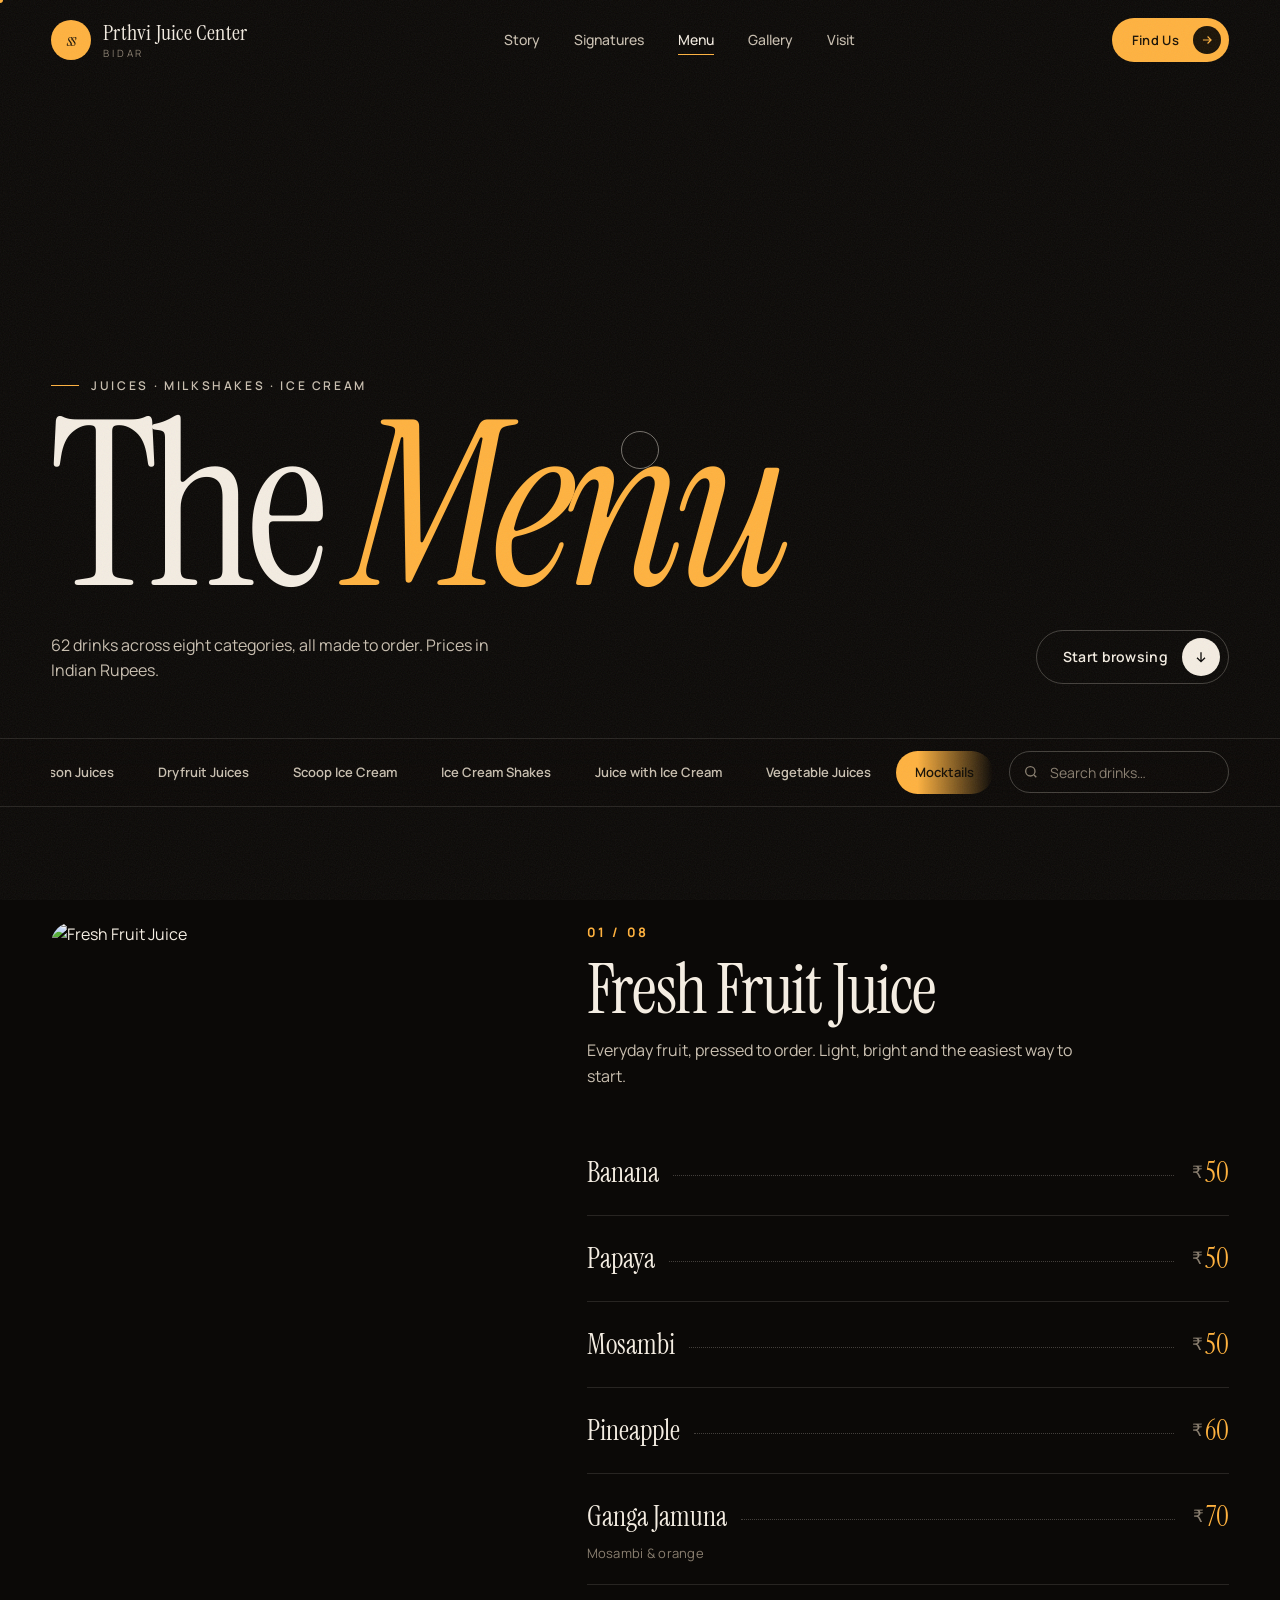
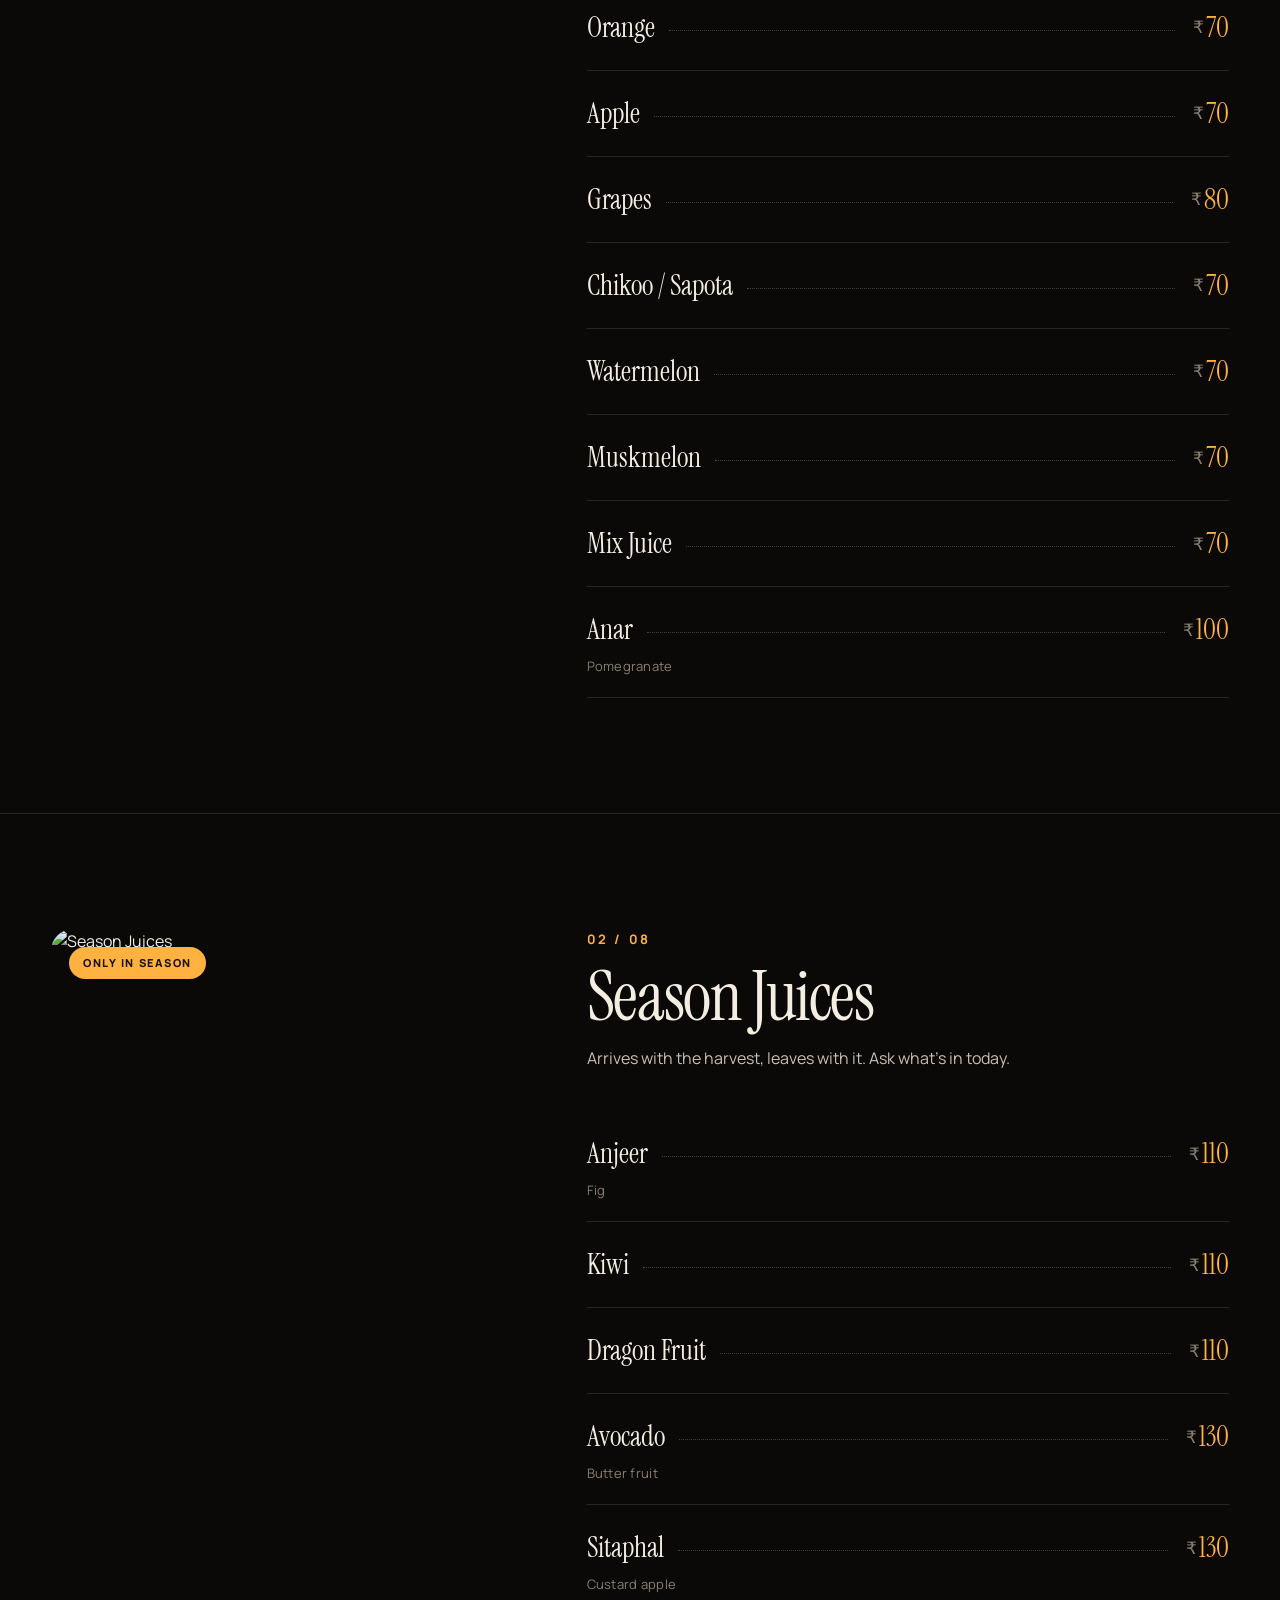
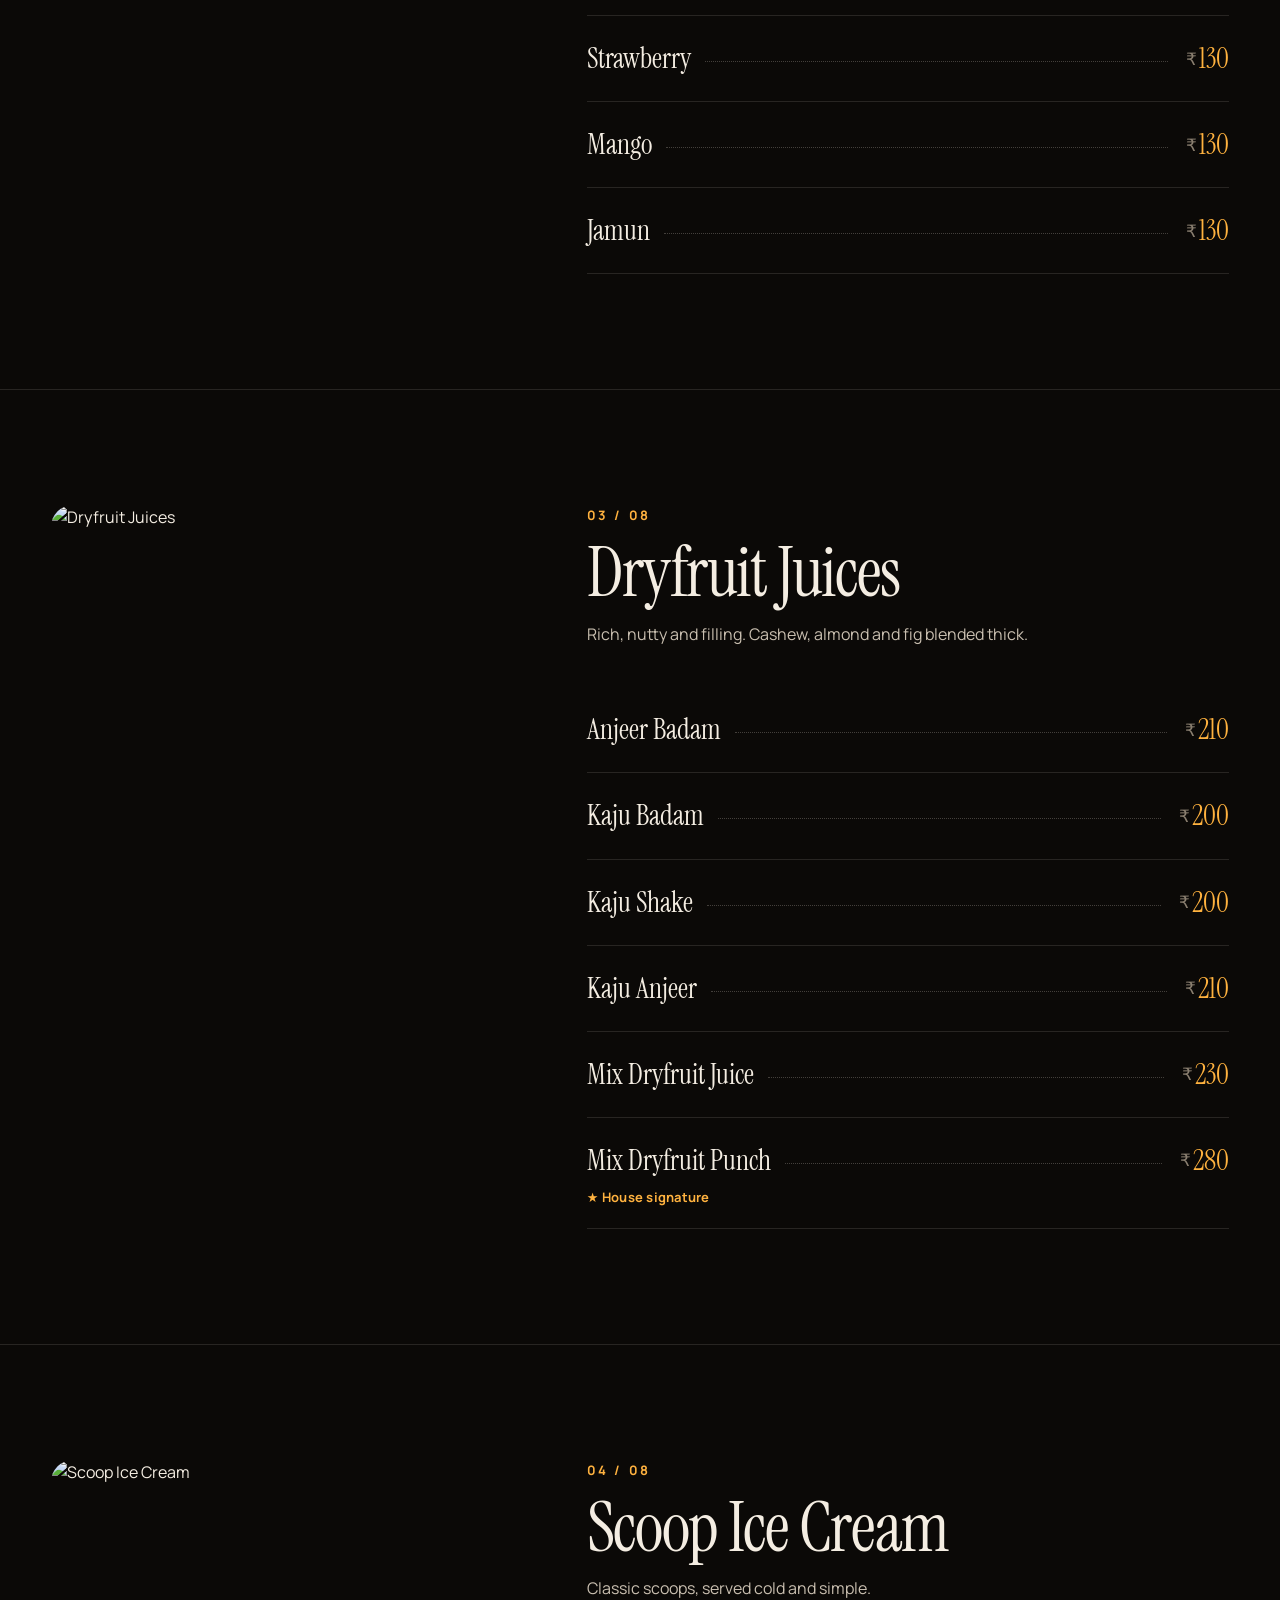
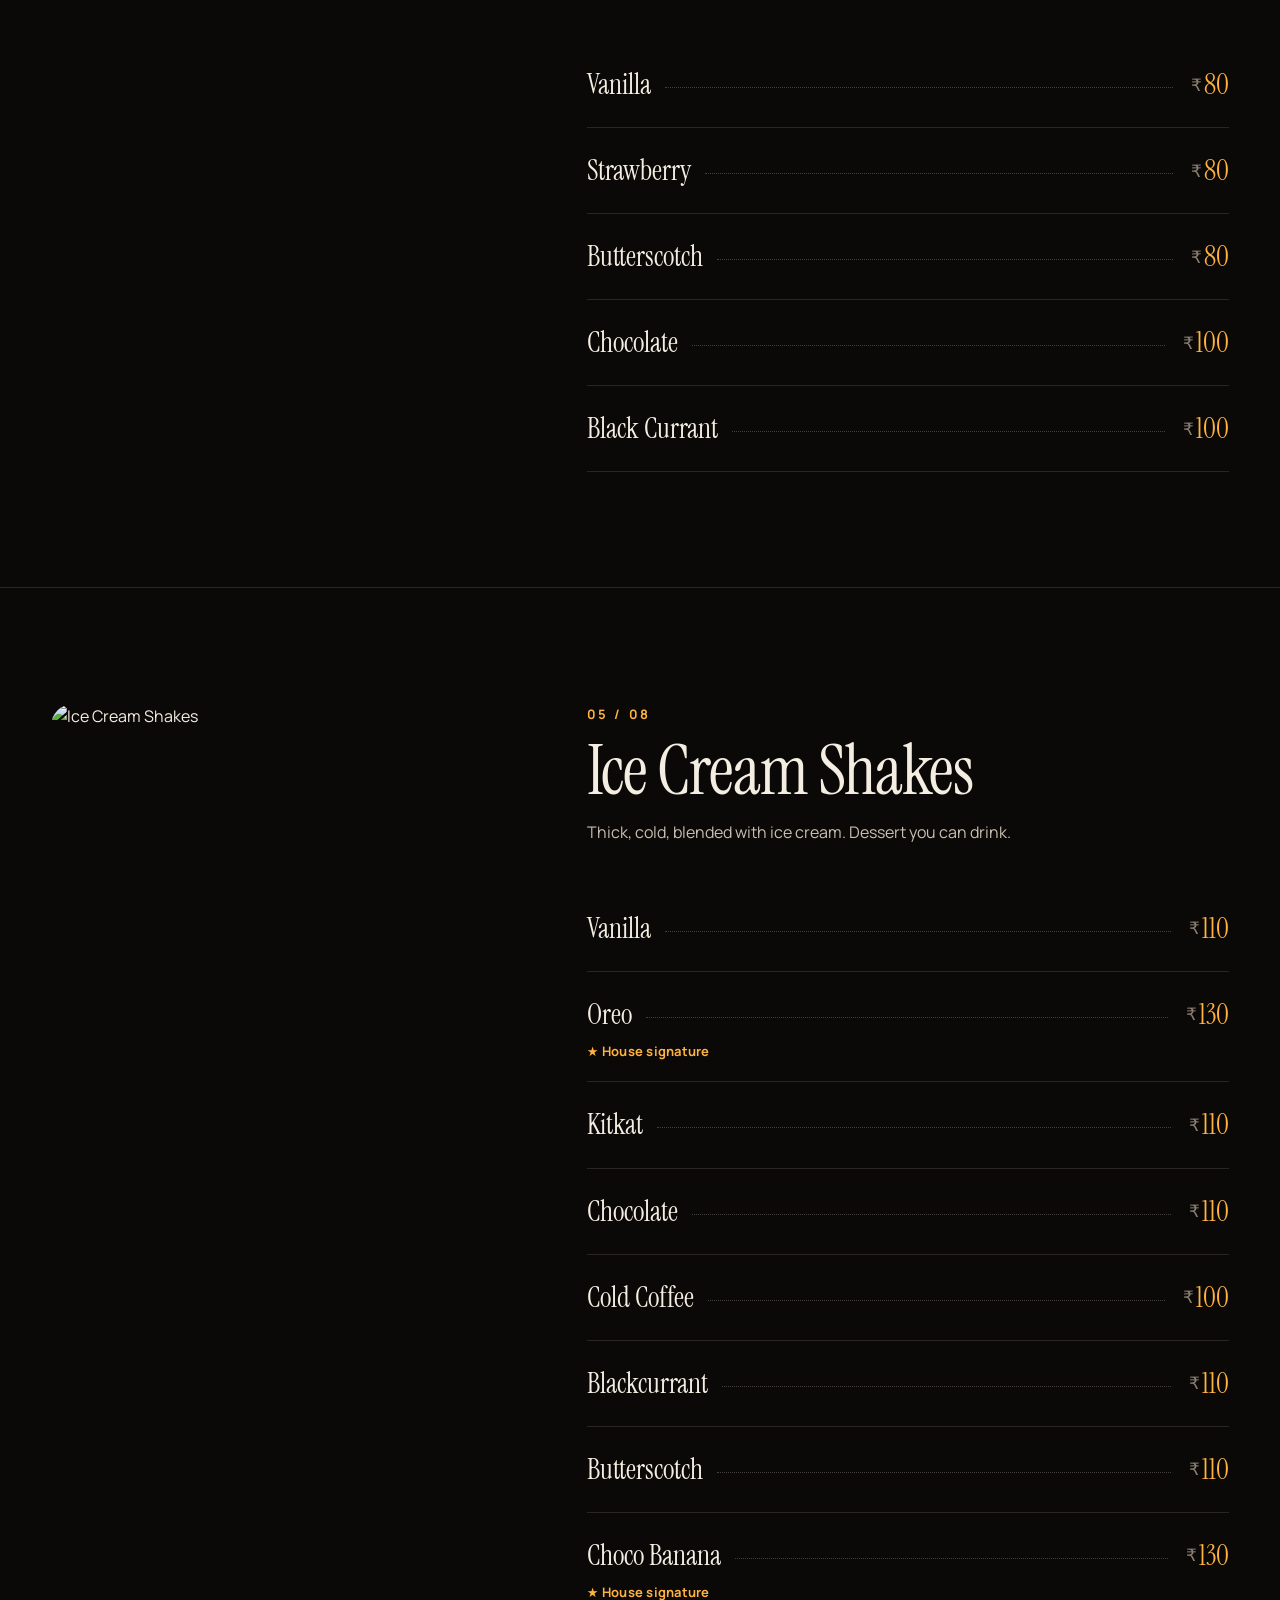
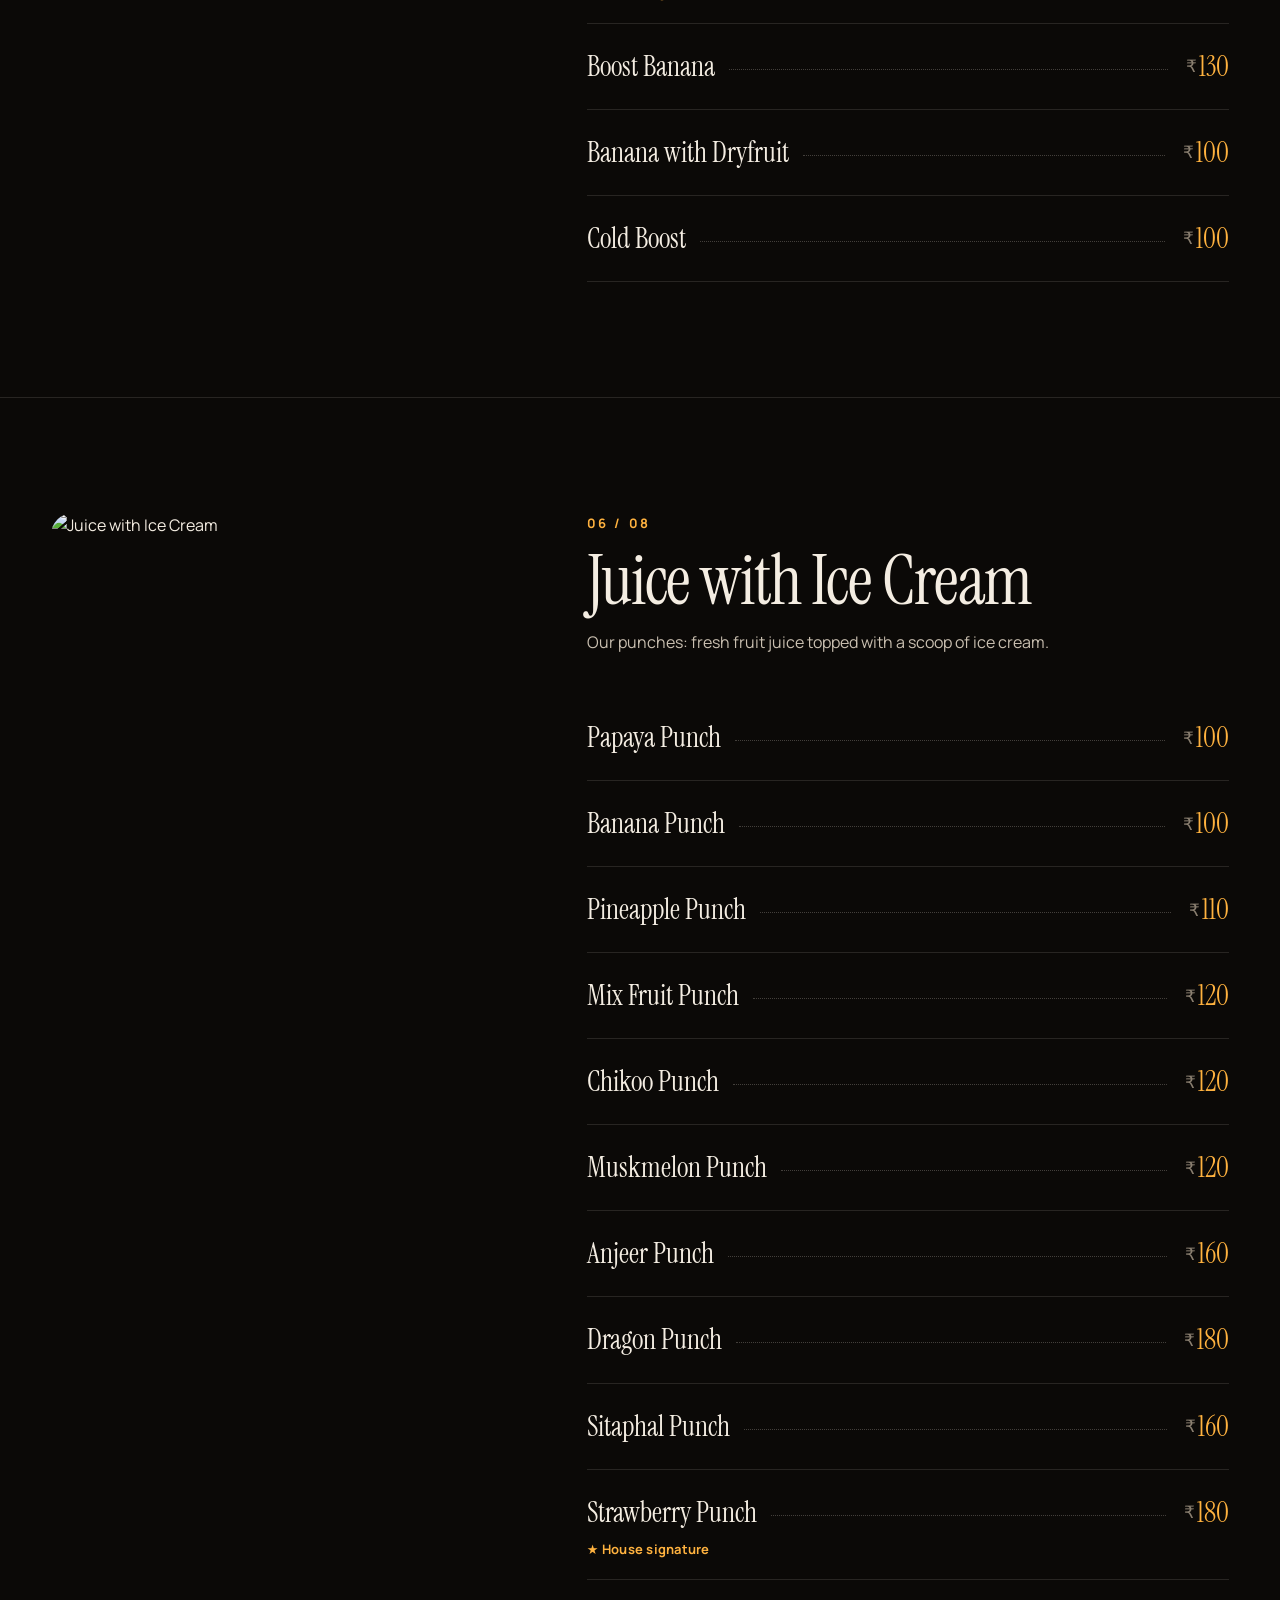
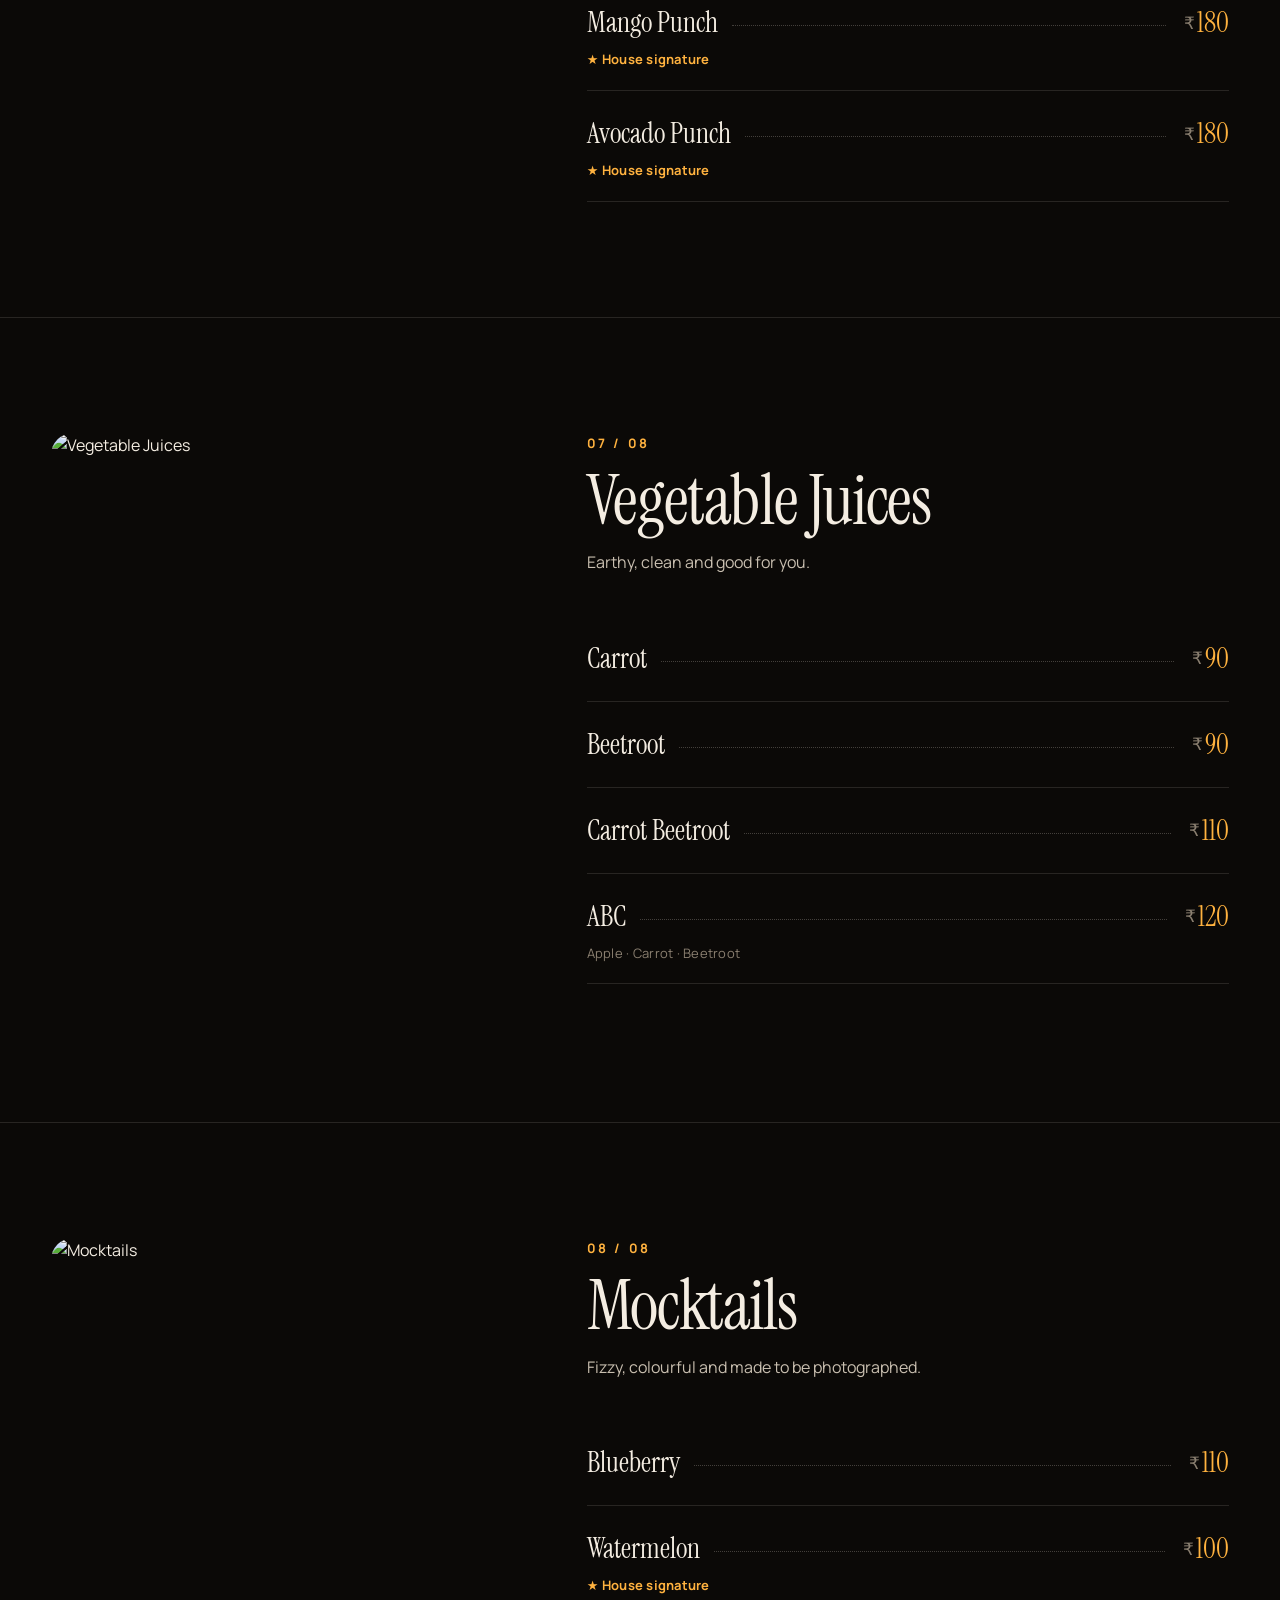
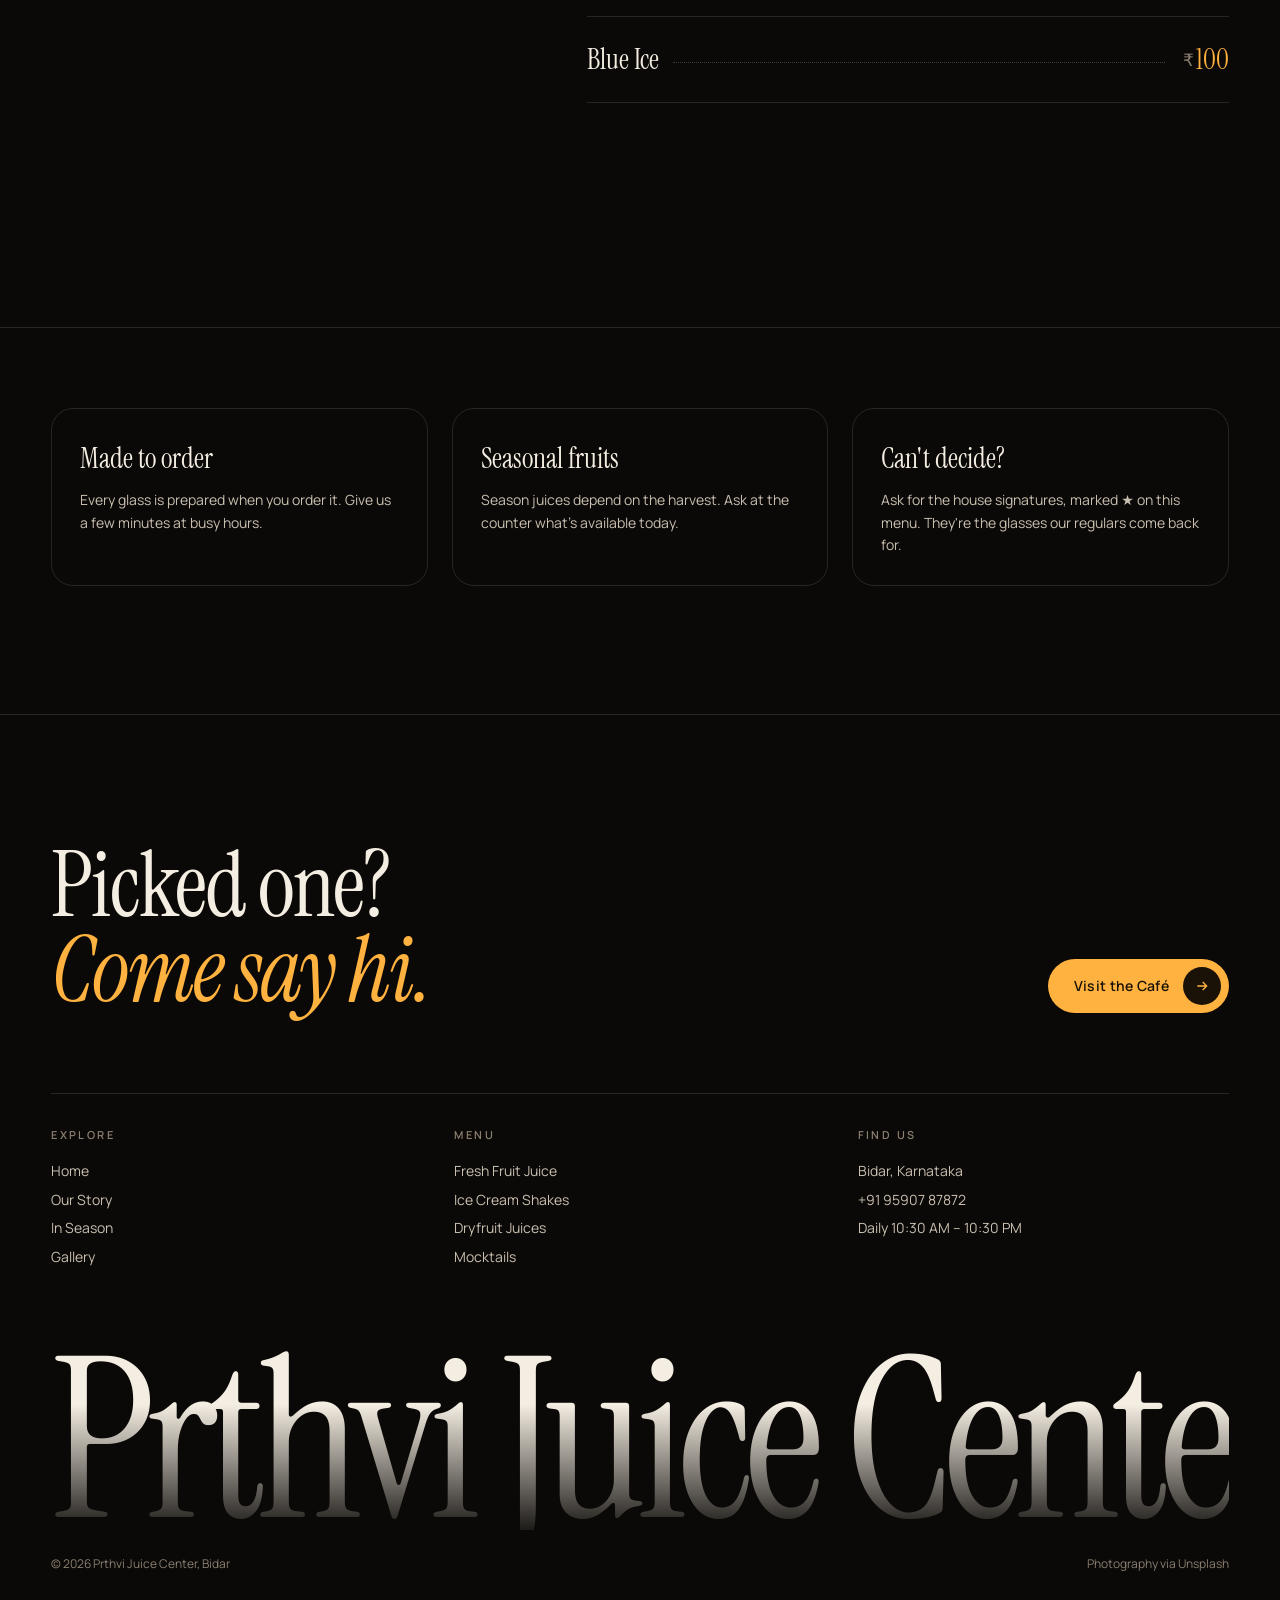
==== commit 4488e0e4: "Rename brand from S.S Café & Juice to Prthvi Juice Center Co-Authored-By: Claude Sonnet 5 <noreply@a" ====
--- a/menu.html
+++ b/menu.html
@@ -3,8 +3,8 @@
 <head>
   <meta charset="utf-8" />
   <meta name="viewport" content="width=device-width, initial-scale=1" />
-  <title>Menu — S.S Café &amp; Juice, Bidar</title>
-  <meta name="description" content="Full menu and prices for S.S Café & Juice, Bidar: fresh fruit juices, season juices, dryfruit juices, ice cream shakes, punches, vegetable juices and mocktails." />
+  <title>Menu — Prthvi Juice Center, Bidar</title>
+  <meta name="description" content="Full menu and prices for Prthvi Juice Center, Bidar: fresh fruit juices, season juices, dryfruit juices, ice cream shakes, punches, vegetable juices and mocktails." />
   <meta name="theme-color" content="#0b0907" />
   <link rel="icon" href="data:image/svg+xml,%3Csvg xmlns='http://www.w3.org/2000/svg' viewBox='0 0 64 64'%3E%3Ccircle cx='32' cy='32' r='32' fill='%23ffb23f'/%3E%3Ctext x='32' y='42' font-family='Georgia' font-style='italic' font-size='28' text-anchor='middle' fill='%231a1206'%3ESS%3C/text%3E%3C/svg%3E" />
   <link rel="preconnect" href="https://fonts.googleapis.com" />
@@ -19,9 +19,9 @@
   <div class="cursor-dot" aria-hidden="true"></div>
 
   <header class="nav">
-    <a href="index.html" class="brand" aria-label="S.S Café & Juice home">
+    <a href="index.html" class="brand" aria-label="Prthvi Juice Center home">
       <span class="brand__mark">ss</span>
-      <span class="brand__name">S.S Café &amp; Juice<small>Bidar</small></span>
+      <span class="brand__name">Prthvi Juice Center<small>Bidar</small></span>
     </a>
     <nav class="nav__links" aria-label="Primary">
       <a href="index.html#story">Story</a>
@@ -103,8 +103,8 @@
         <div><h5>Menu</h5><a href="#fresh-fruit-juice">Fresh Fruit Juice</a><a href="#ice-cream-shakes">Ice Cream Shakes</a><a href="#dryfruit-juices">Dryfruit Juices</a><a href="#mocktails">Mocktails</a></div>
         <div><h5>Find us</h5><a href="https://maps.app.goo.gl/4yC3fa9TvVvdDudY7" target="_blank" rel="noopener">Bidar, Karnataka</a><a href="tel:+919590787872">+91 95907 87872</a><a href="index.html#visit">Daily 10:30 AM – 10:30 PM</a></div>
       </div>
-      <div class="footer__word" aria-hidden="true">S.S Café</div>
-      <div class="footer__legal"><span>© <span id="year"></span> S.S Café &amp; Juice, Bidar</span><span>Photography via Unsplash</span></div>
+      <div class="footer__word" aria-hidden="true">Prthvi Juice Center</div>
+      <div class="footer__legal"><span>© <span id="year"></span> Prthvi Juice Center, Bidar</span><span>Photography via Unsplash</span></div>
     </div>
   </footer>
 
--- a/css/style.css
+++ b/css/style.css
@@ -1,5 +1,5 @@
 /* ==========================================================
-   S.S Café & Juice — Bidar
+   Prthvi Juice Center — Bidar
    Cinematic dark theme · shared by index.html & menu.html
    ========================================================== */
 
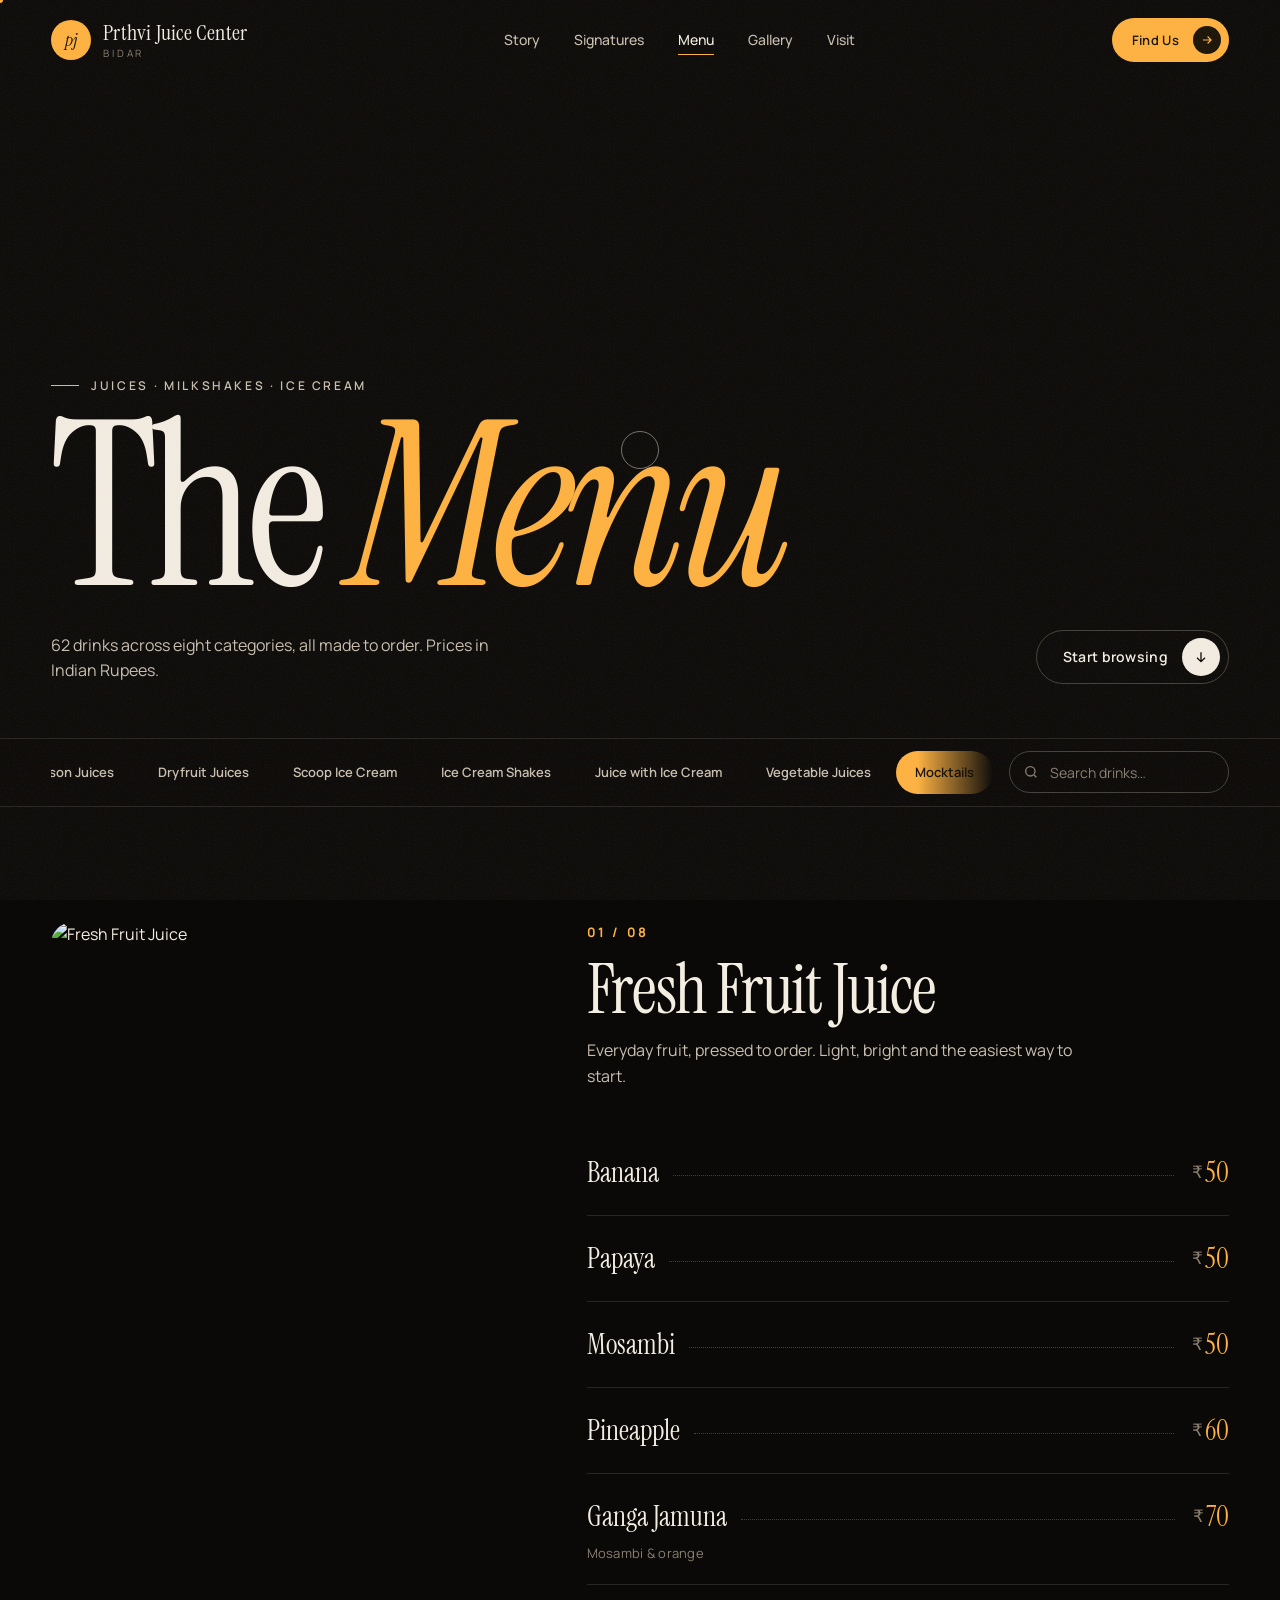
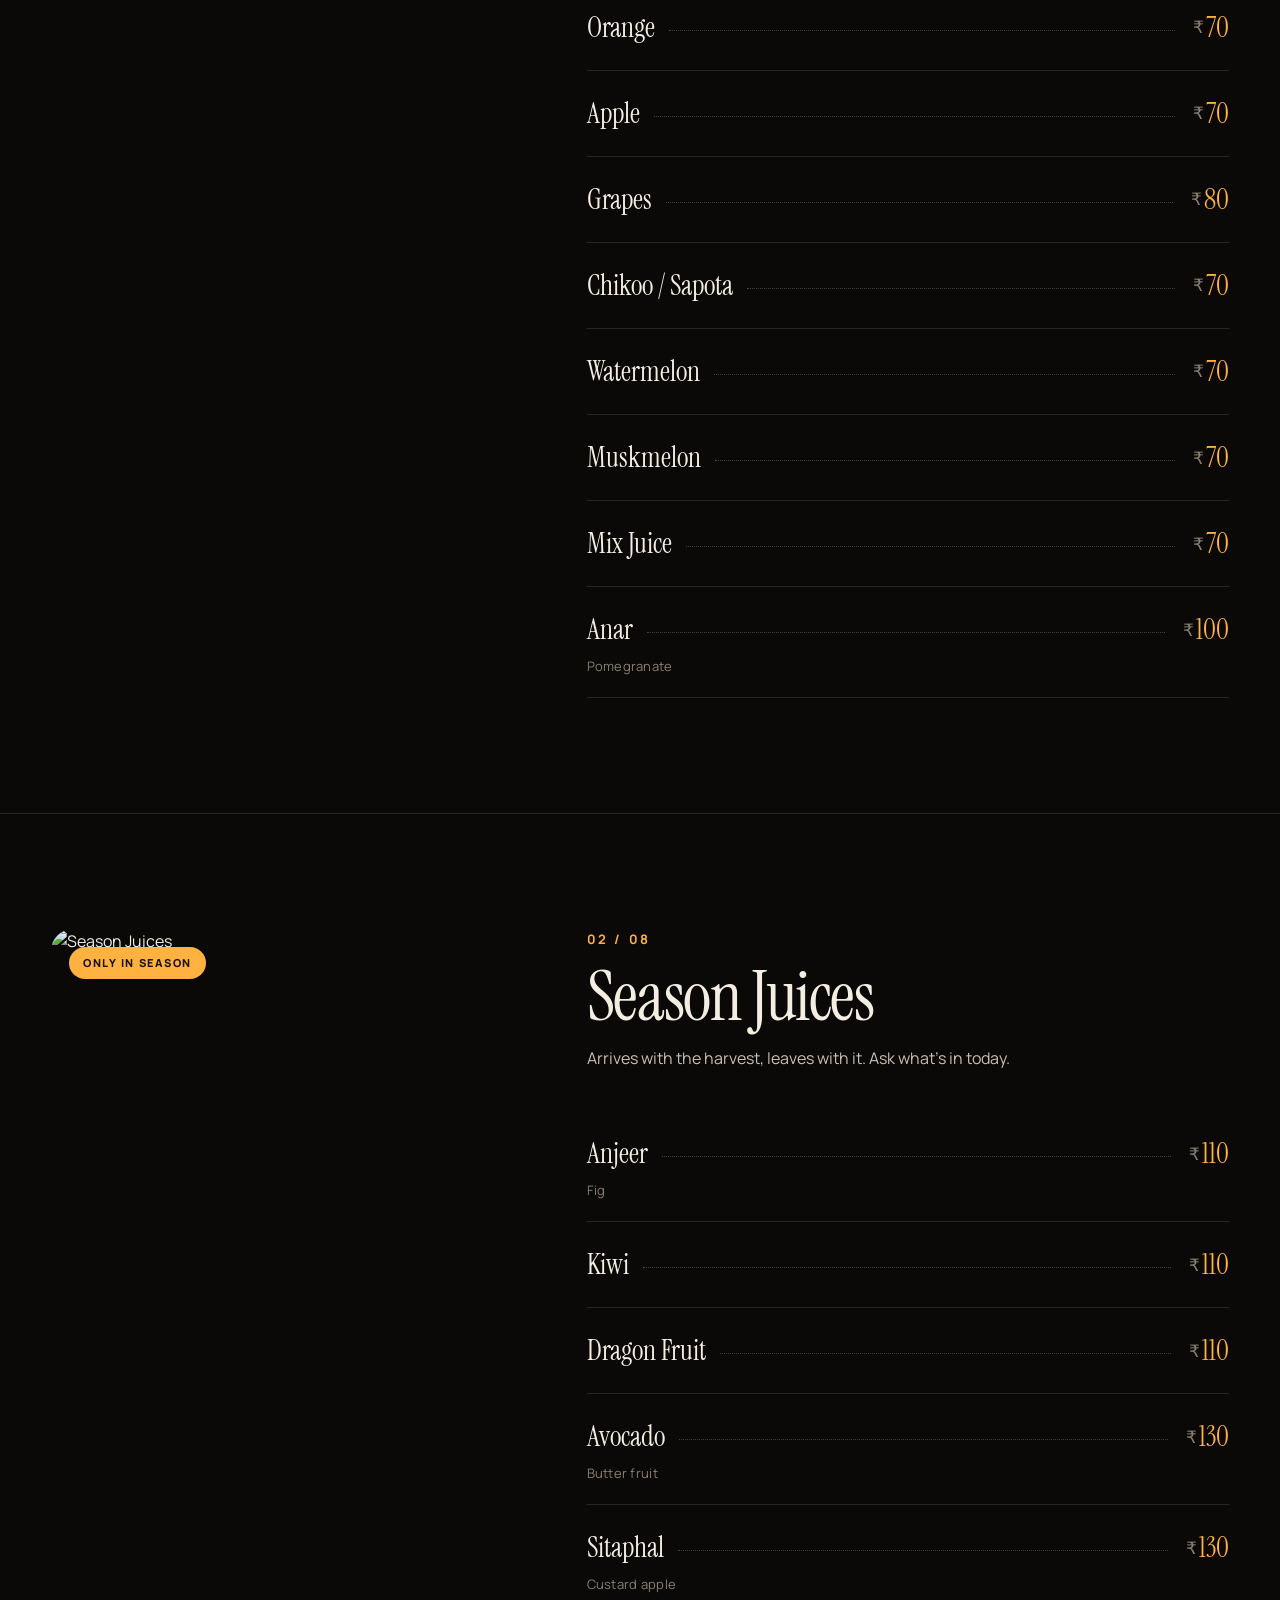
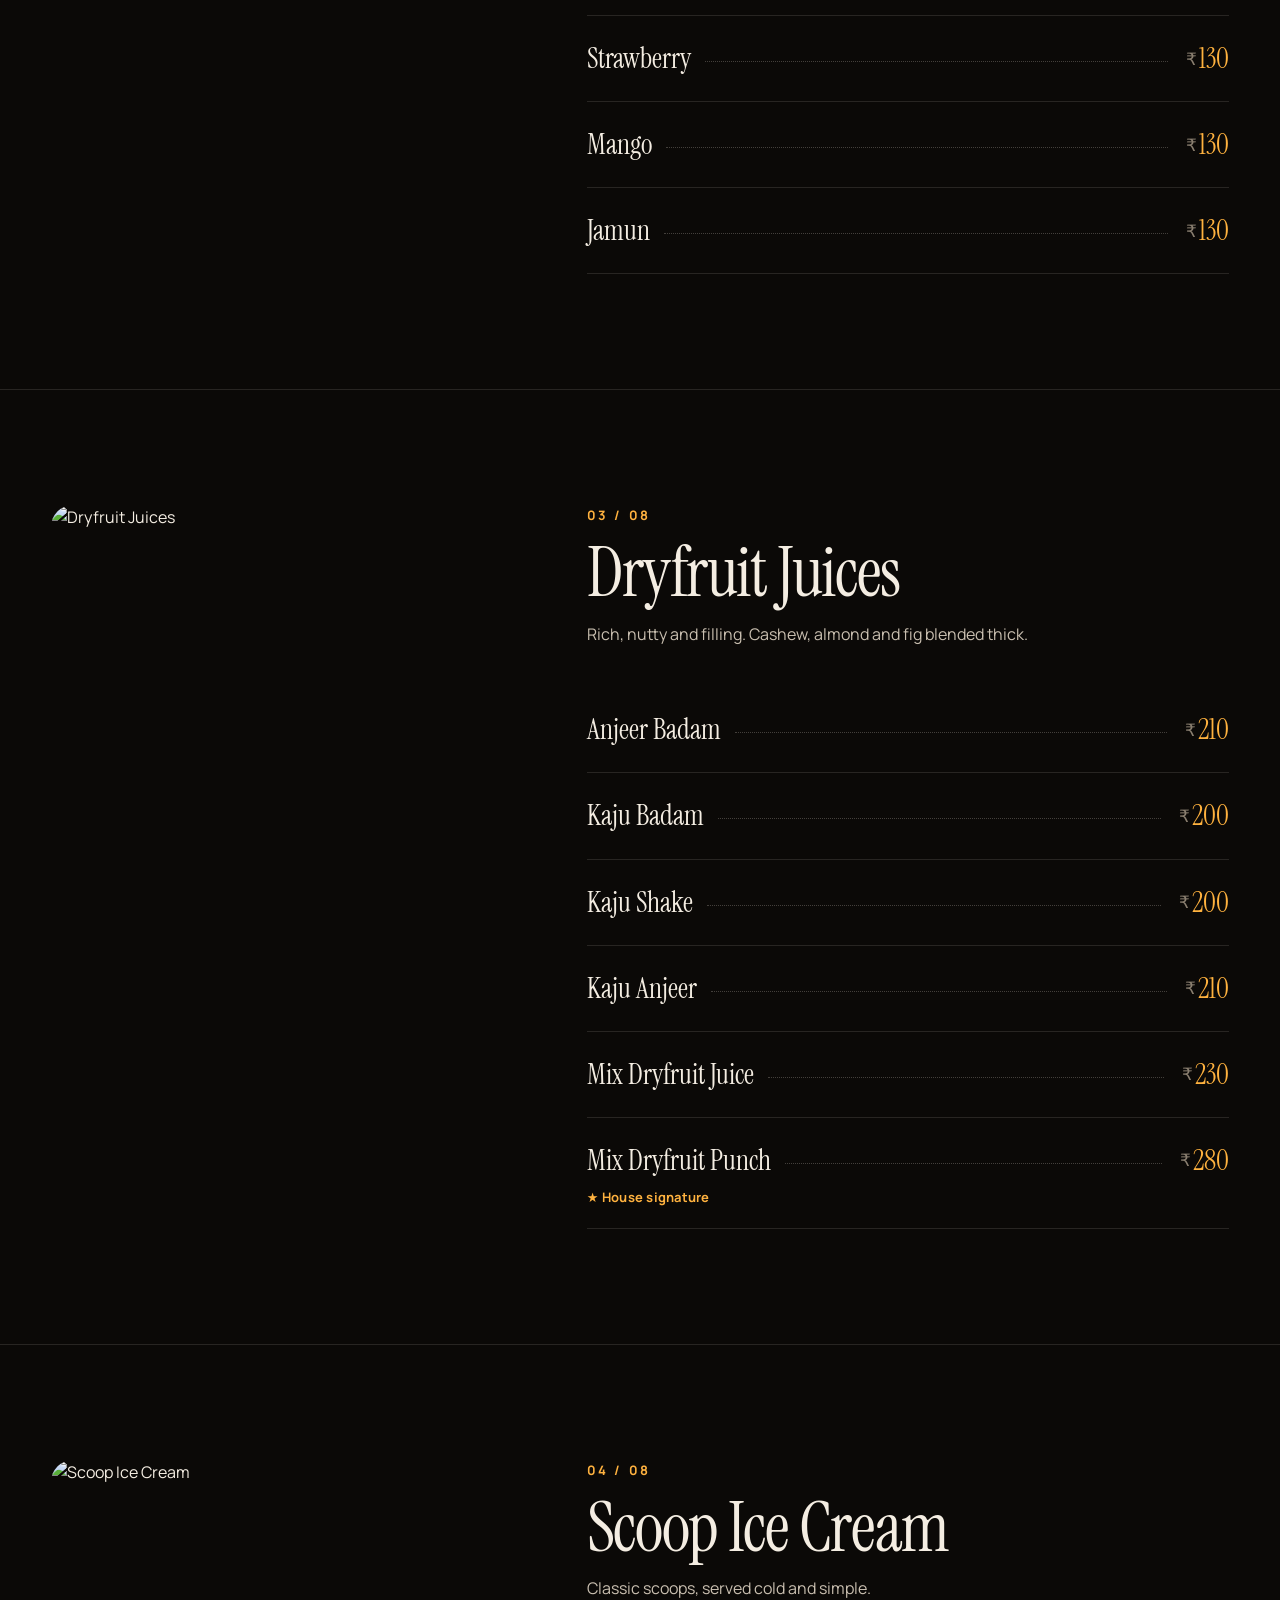
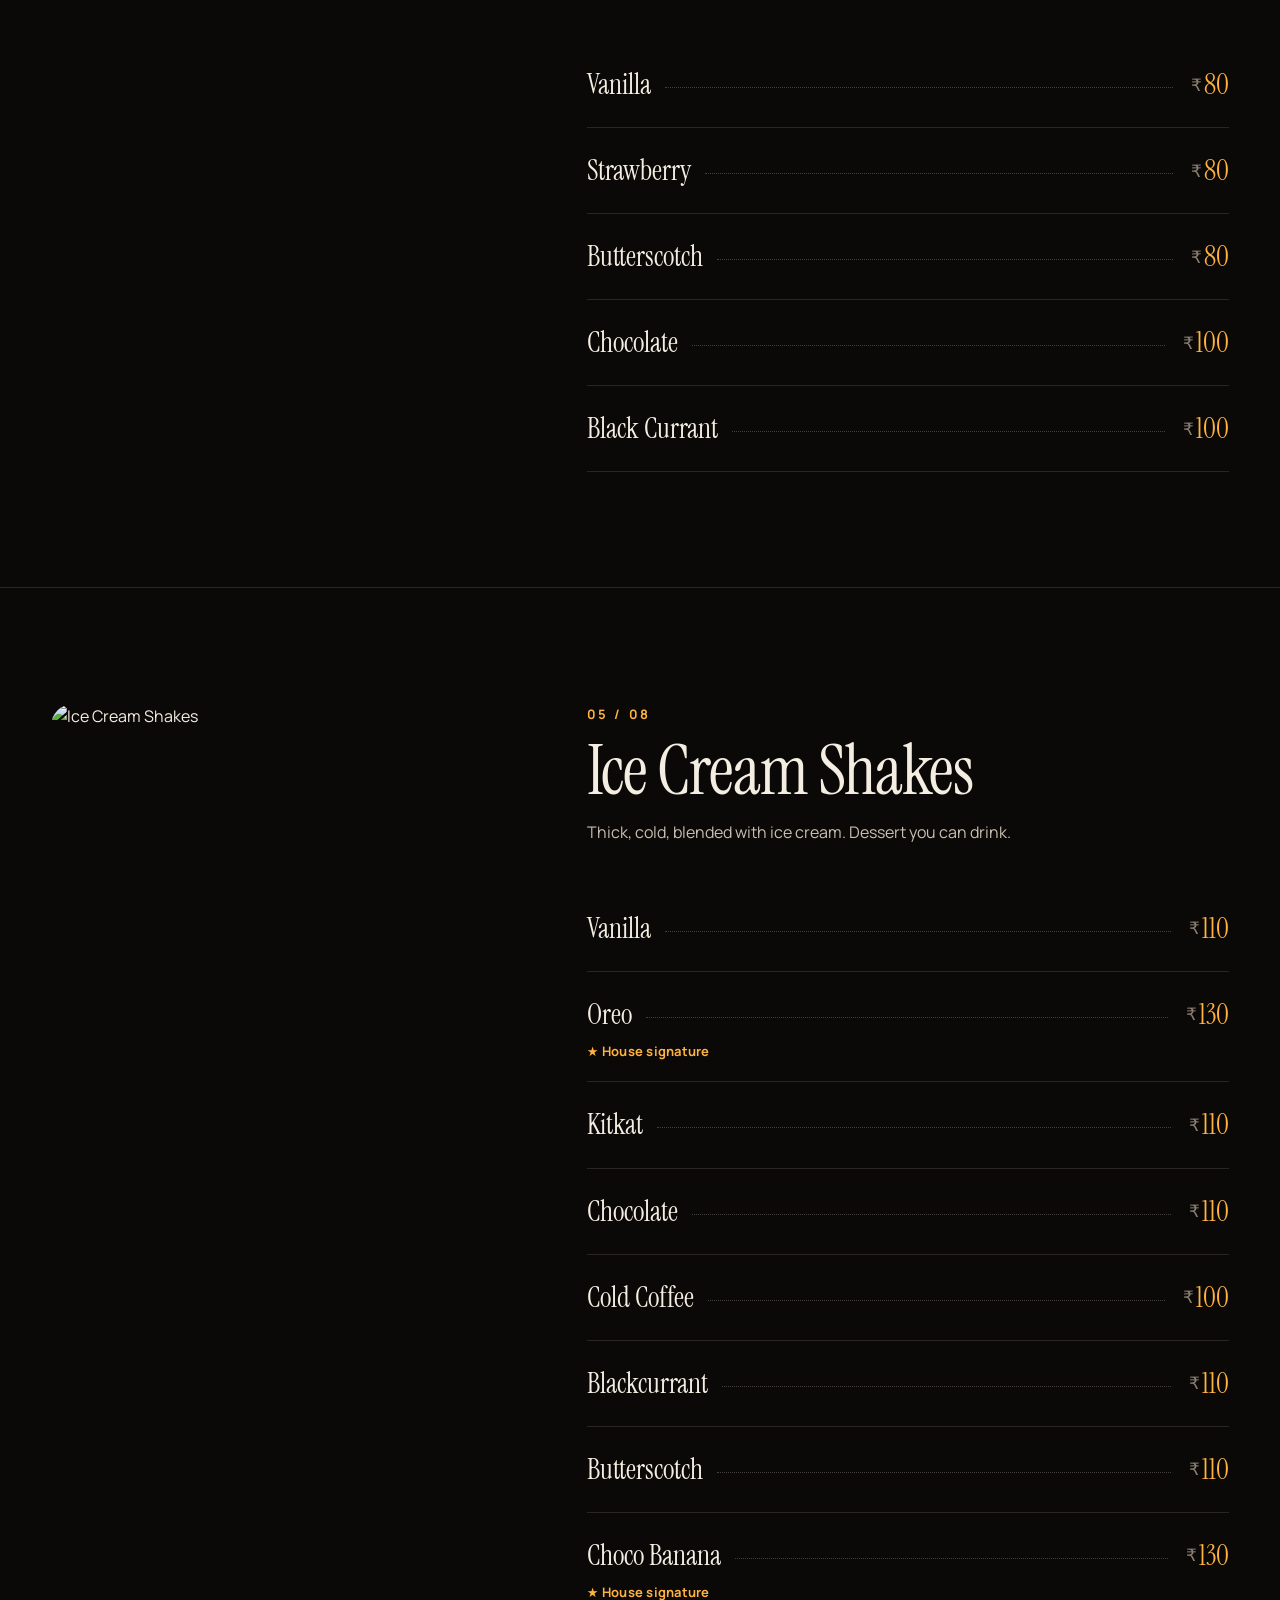
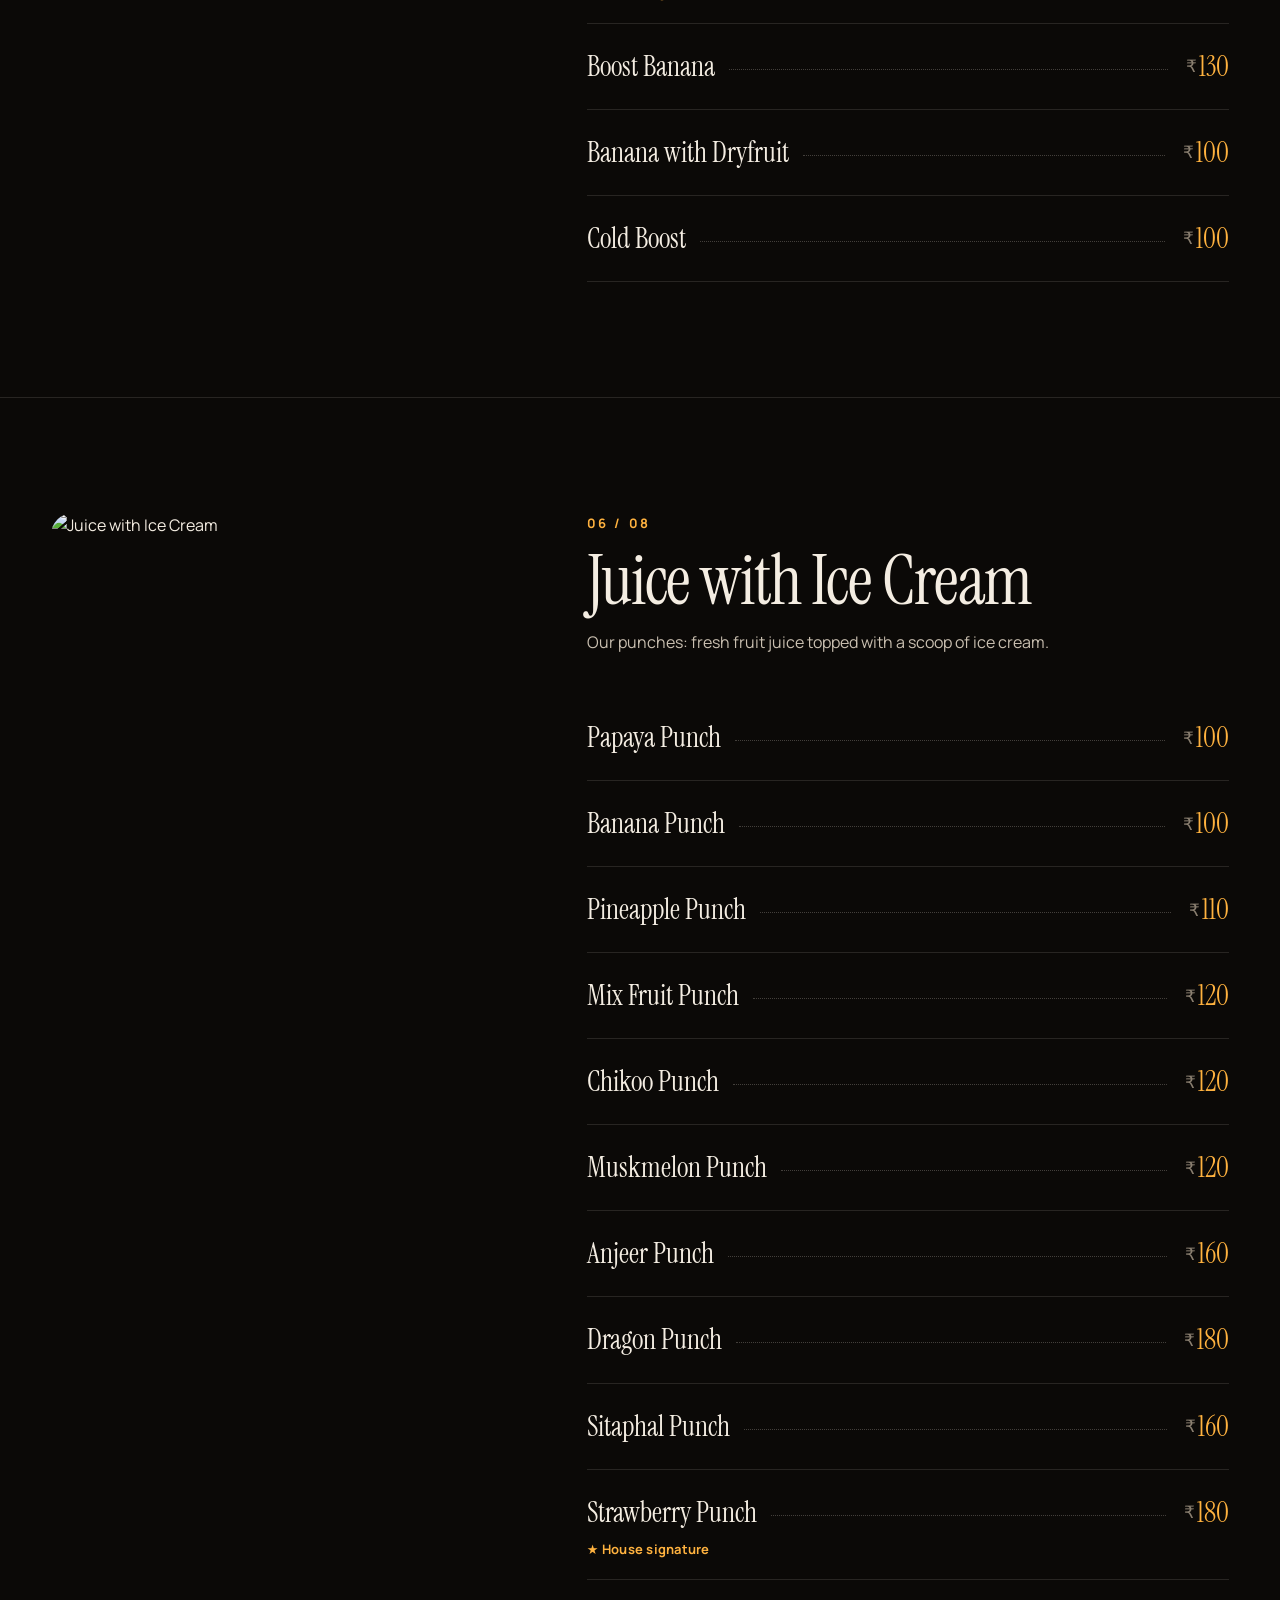
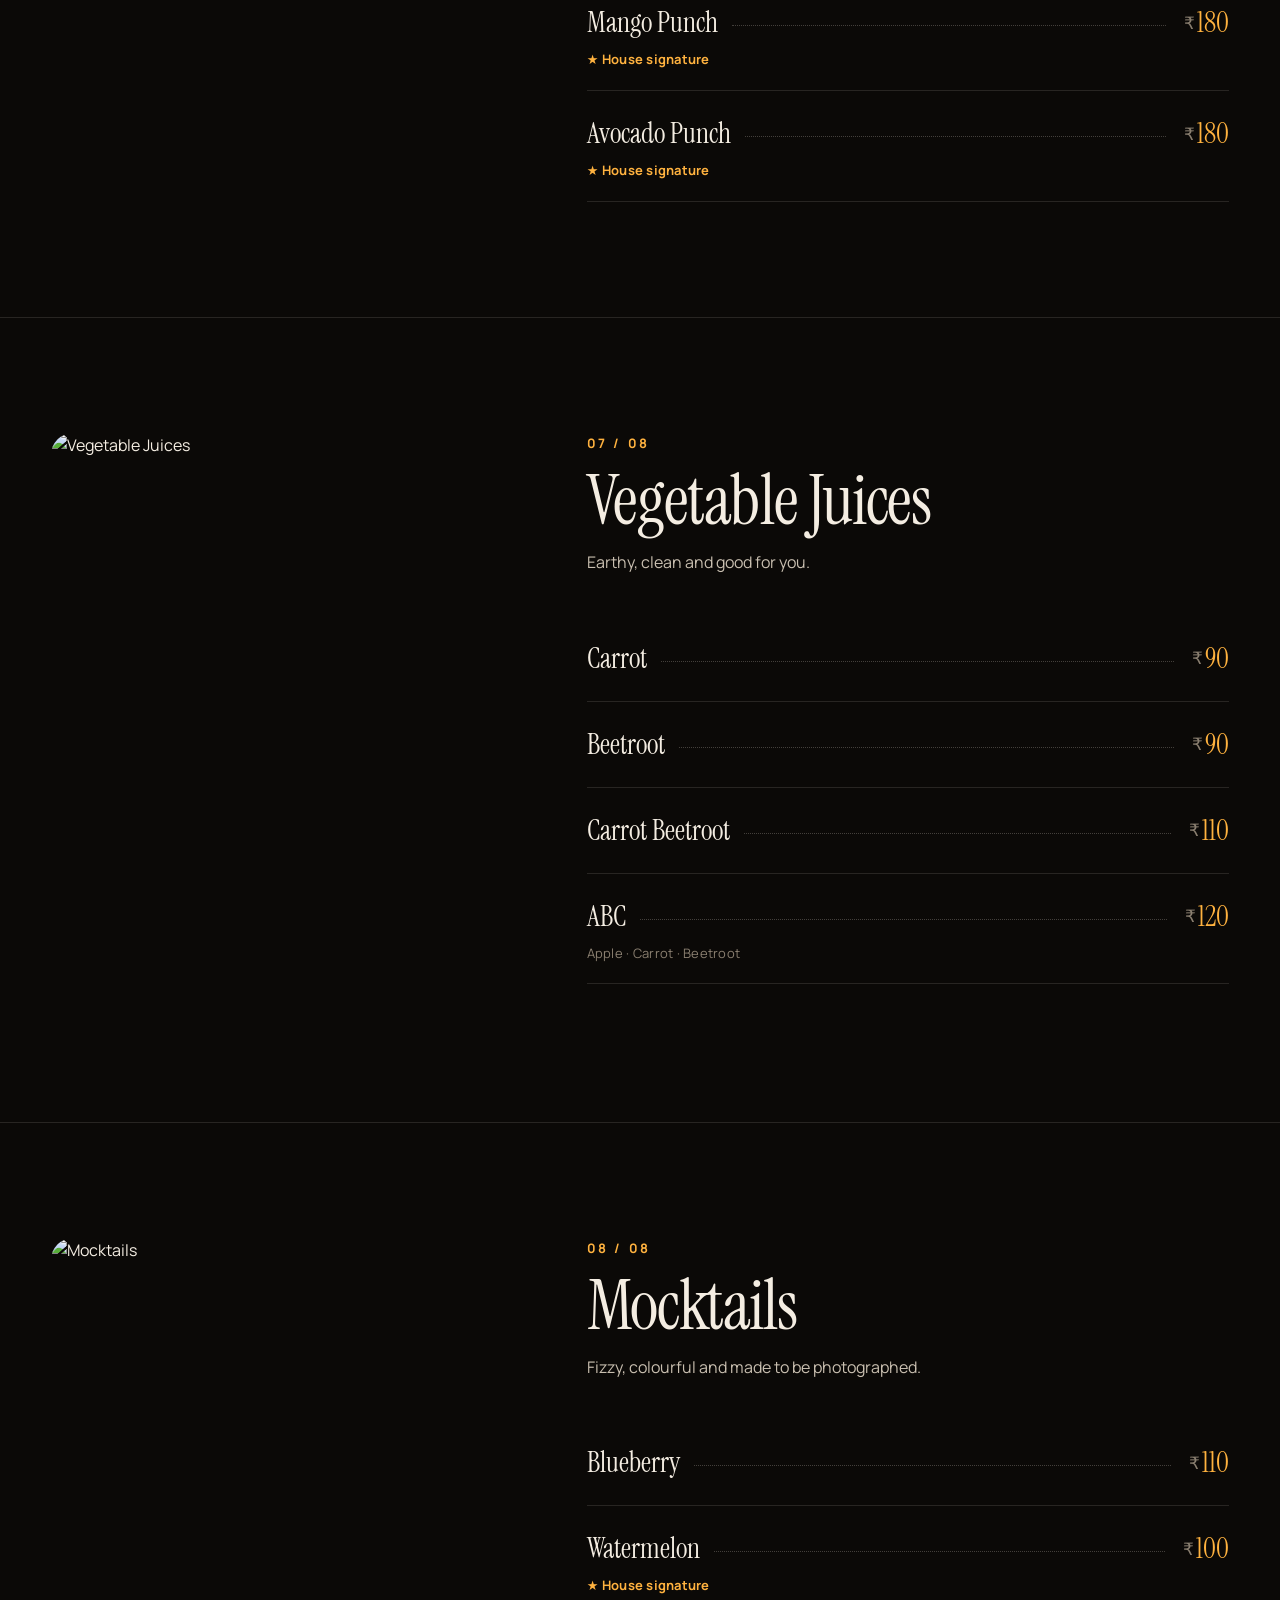
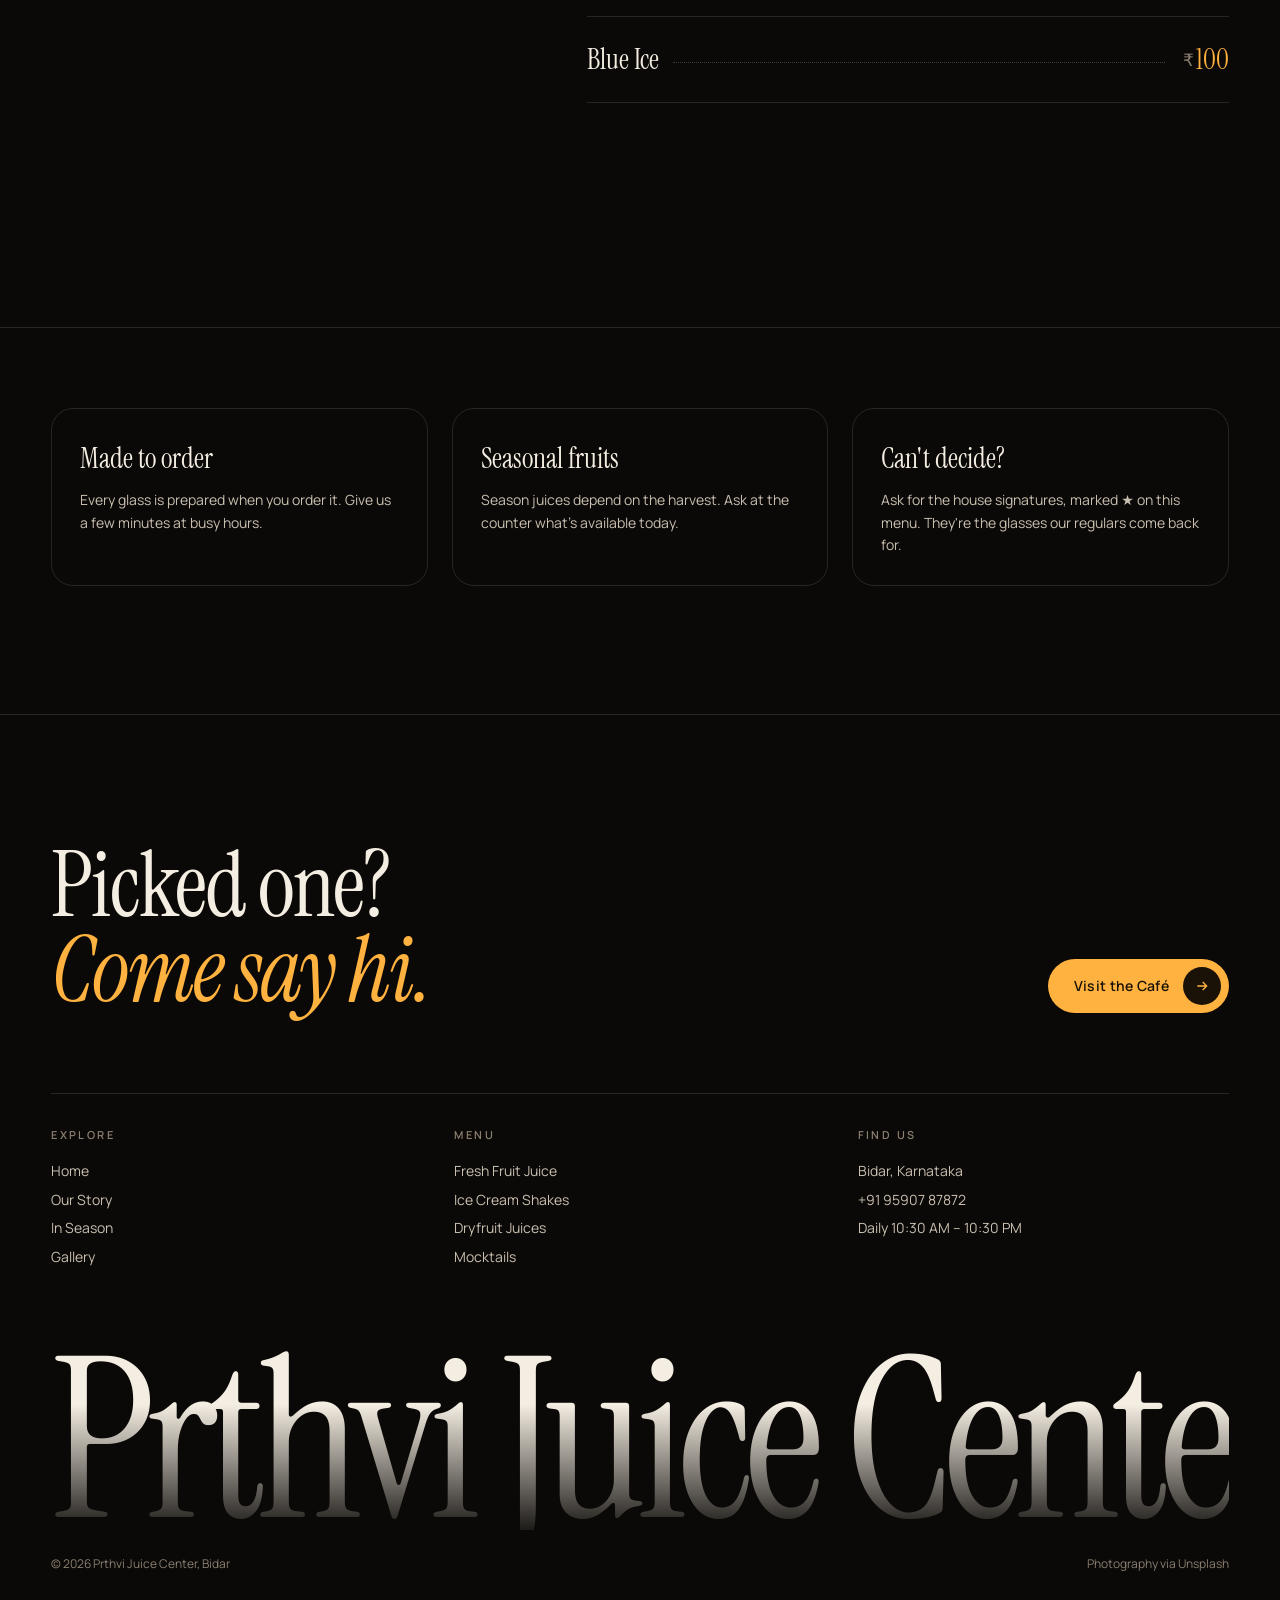
==== commit f7f02ff3: "Replace SS logo marks with PJ initials for Prthvi Juice Center Co-Authored-By: Claude Sonnet 5 <nore" ====
--- a/menu.html
+++ b/menu.html
@@ -6,7 +6,7 @@
   <title>Menu — Prthvi Juice Center, Bidar</title>
   <meta name="description" content="Full menu and prices for Prthvi Juice Center, Bidar: fresh fruit juices, season juices, dryfruit juices, ice cream shakes, punches, vegetable juices and mocktails." />
   <meta name="theme-color" content="#0b0907" />
-  <link rel="icon" href="data:image/svg+xml,%3Csvg xmlns='http://www.w3.org/2000/svg' viewBox='0 0 64 64'%3E%3Ccircle cx='32' cy='32' r='32' fill='%23ffb23f'/%3E%3Ctext x='32' y='42' font-family='Georgia' font-style='italic' font-size='28' text-anchor='middle' fill='%231a1206'%3ESS%3C/text%3E%3C/svg%3E" />
+  <link rel="icon" href="data:image/svg+xml,%3Csvg xmlns='http://www.w3.org/2000/svg' viewBox='0 0 64 64'%3E%3Ccircle cx='32' cy='32' r='32' fill='%23ffb23f'/%3E%3Ctext x='32' y='42' font-family='Georgia' font-style='italic' font-size='28' text-anchor='middle' fill='%231a1206'%3EPJ%3C/text%3E%3C/svg%3E" />
   <link rel="preconnect" href="https://fonts.googleapis.com" />
   <link rel="preconnect" href="https://fonts.gstatic.com" crossorigin />
   <link rel="preconnect" href="https://images.unsplash.com" />
@@ -20,7 +20,7 @@
 
   <header class="nav">
     <a href="index.html" class="brand" aria-label="Prthvi Juice Center home">
-      <span class="brand__mark">ss</span>
+      <span class="brand__mark">pj</span>
       <span class="brand__name">Prthvi Juice Center<small>Bidar</small></span>
     </a>
     <nav class="nav__links" aria-label="Primary">
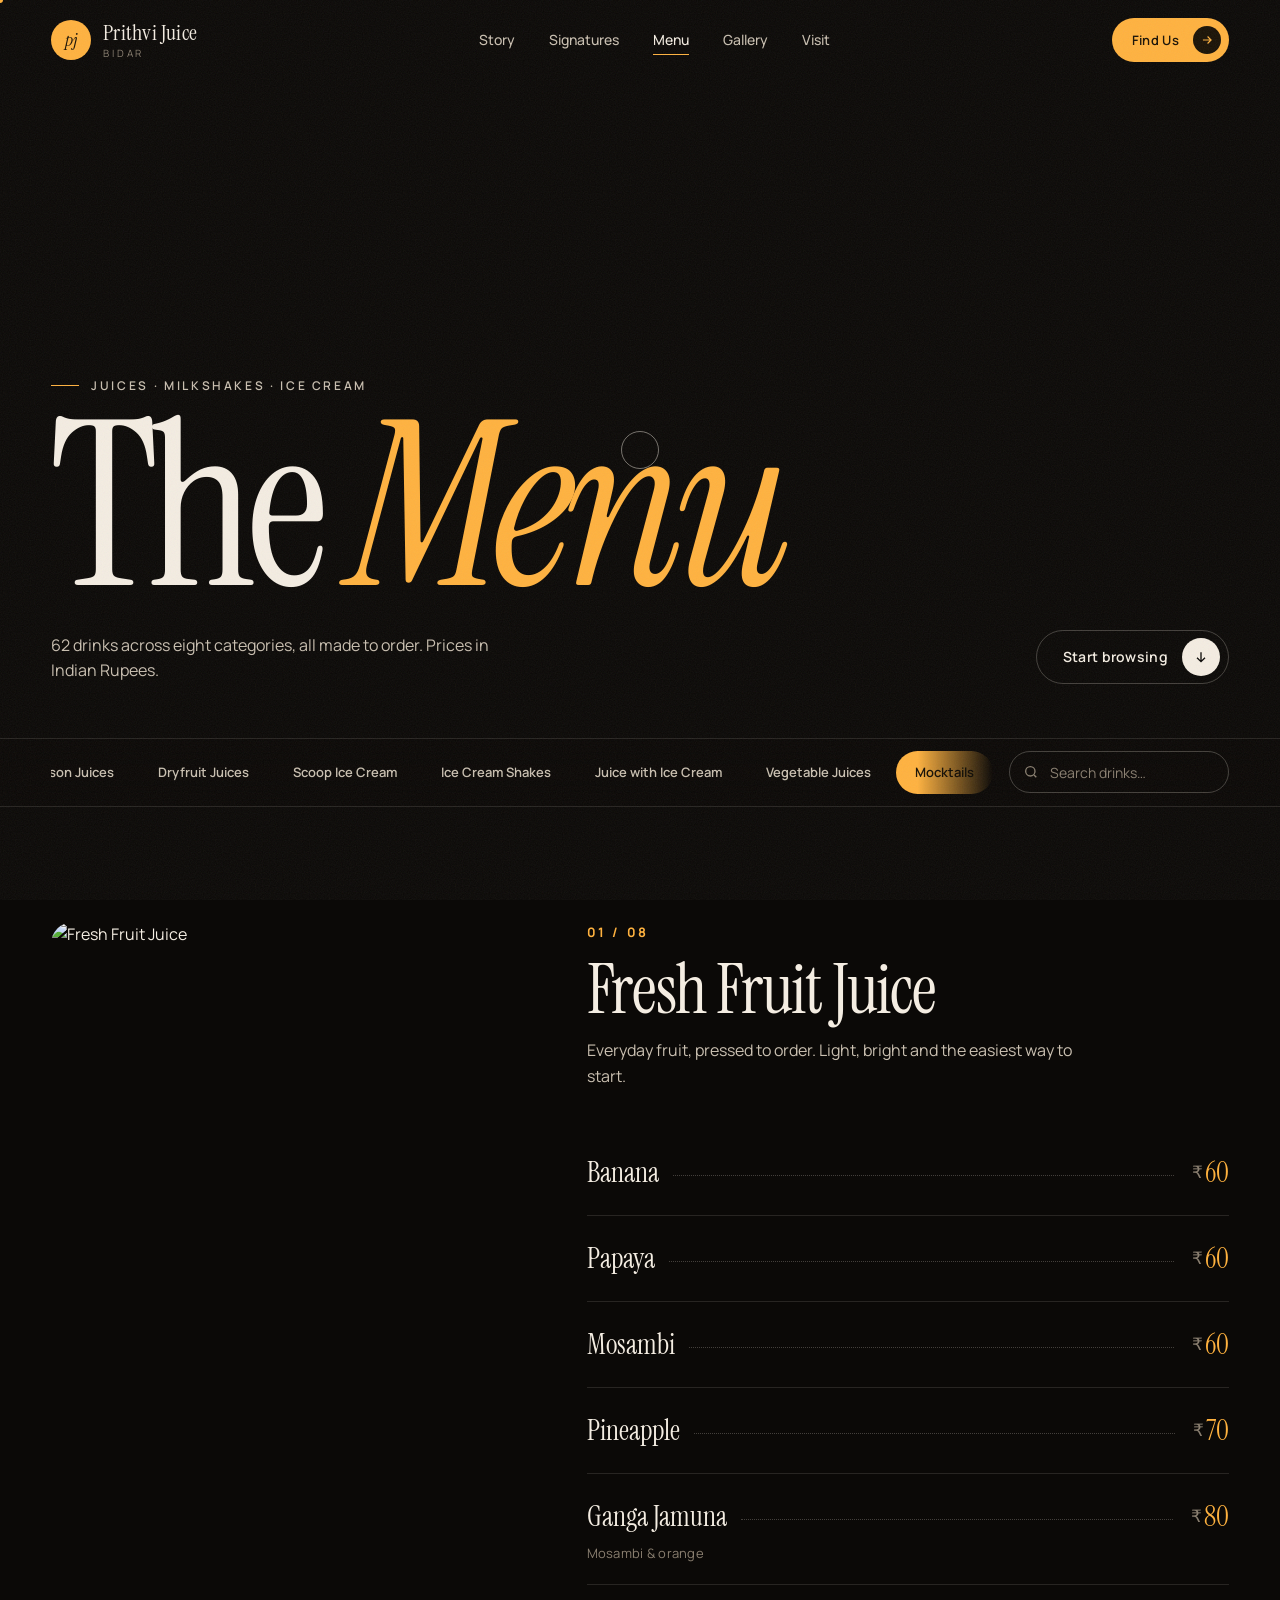
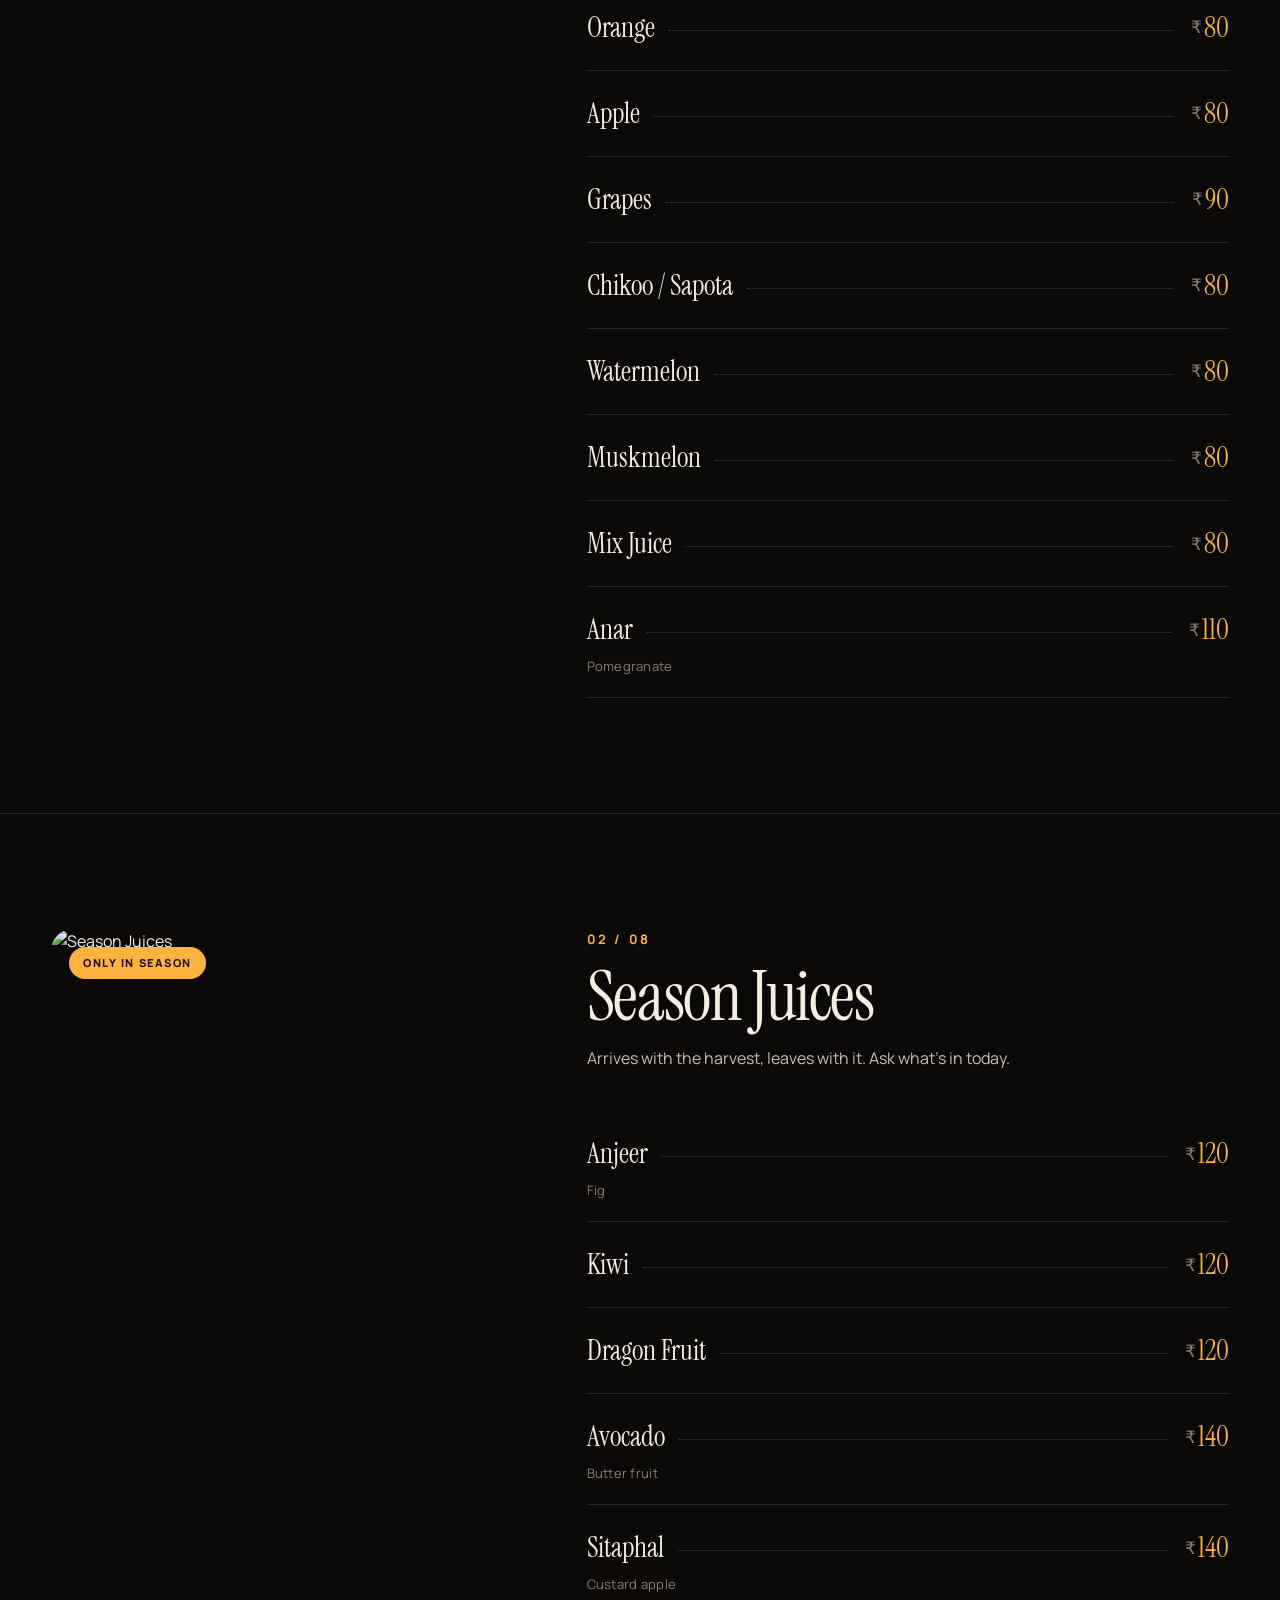
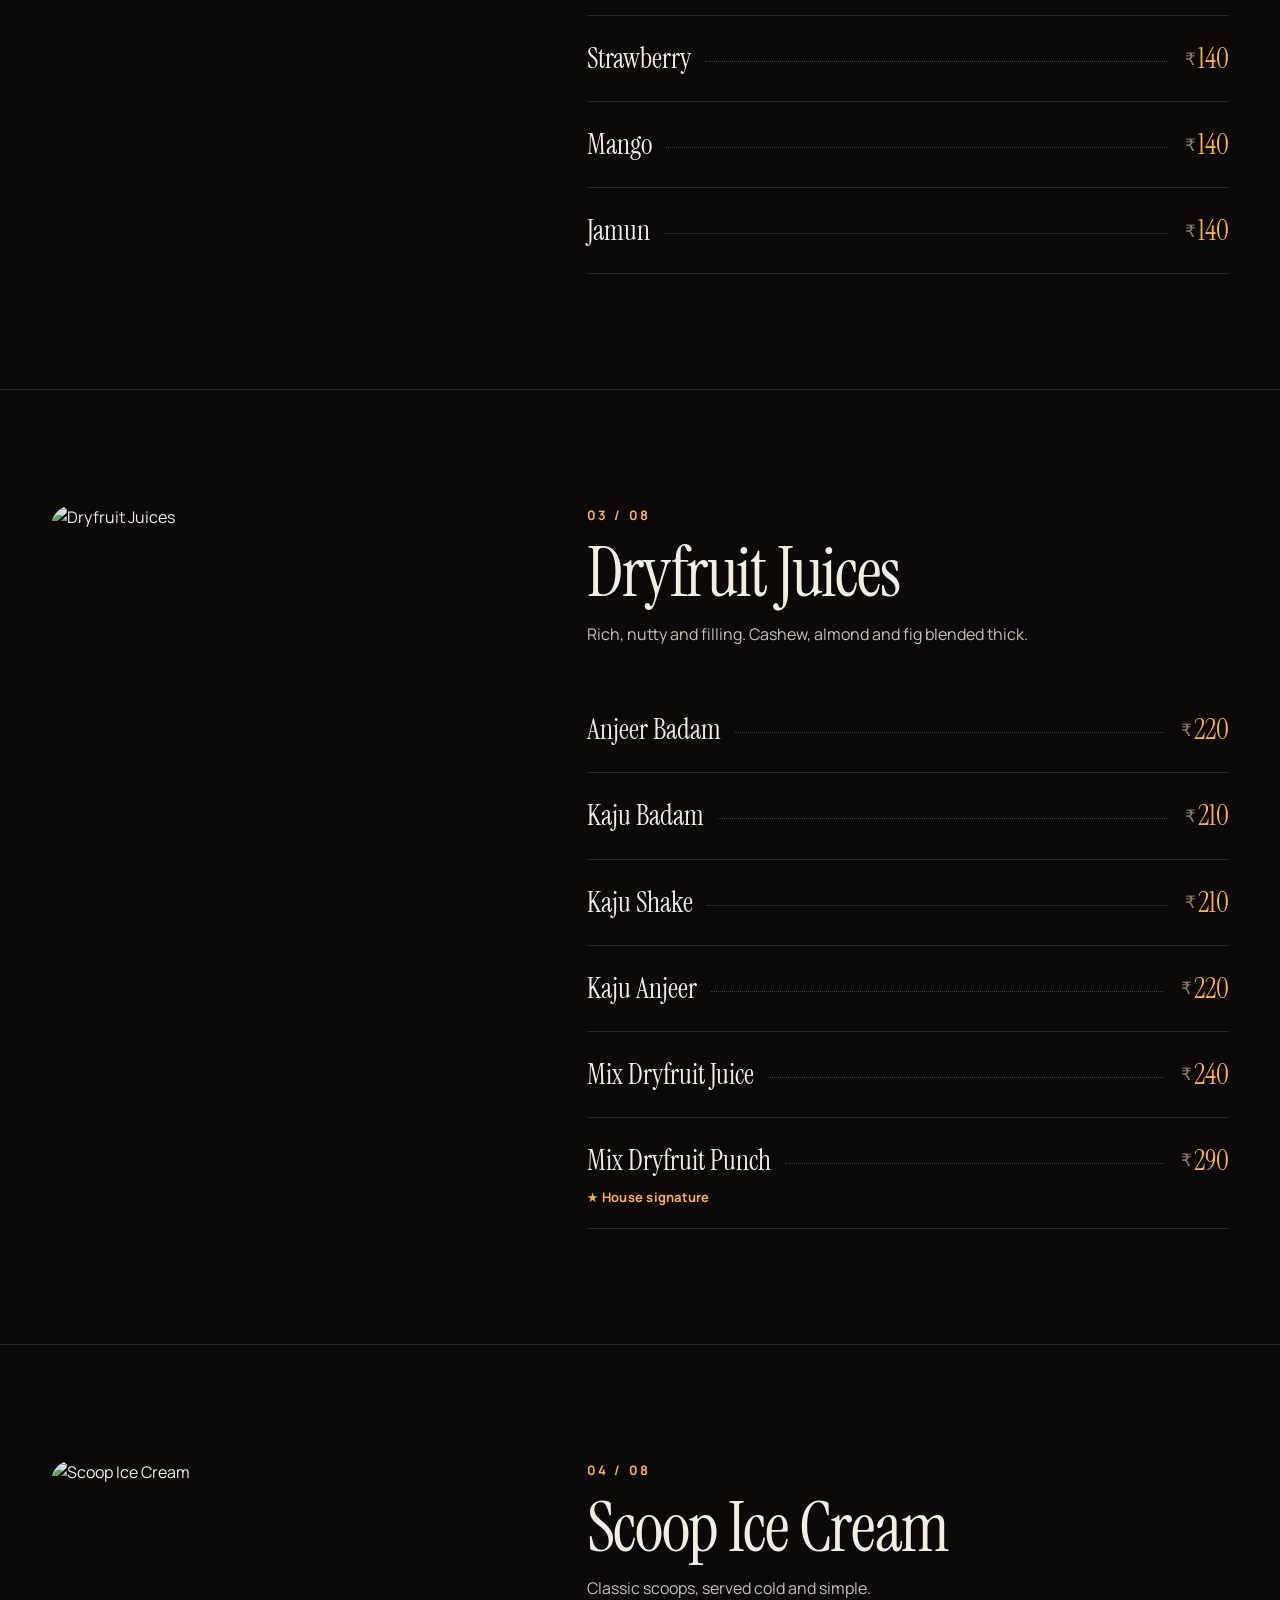
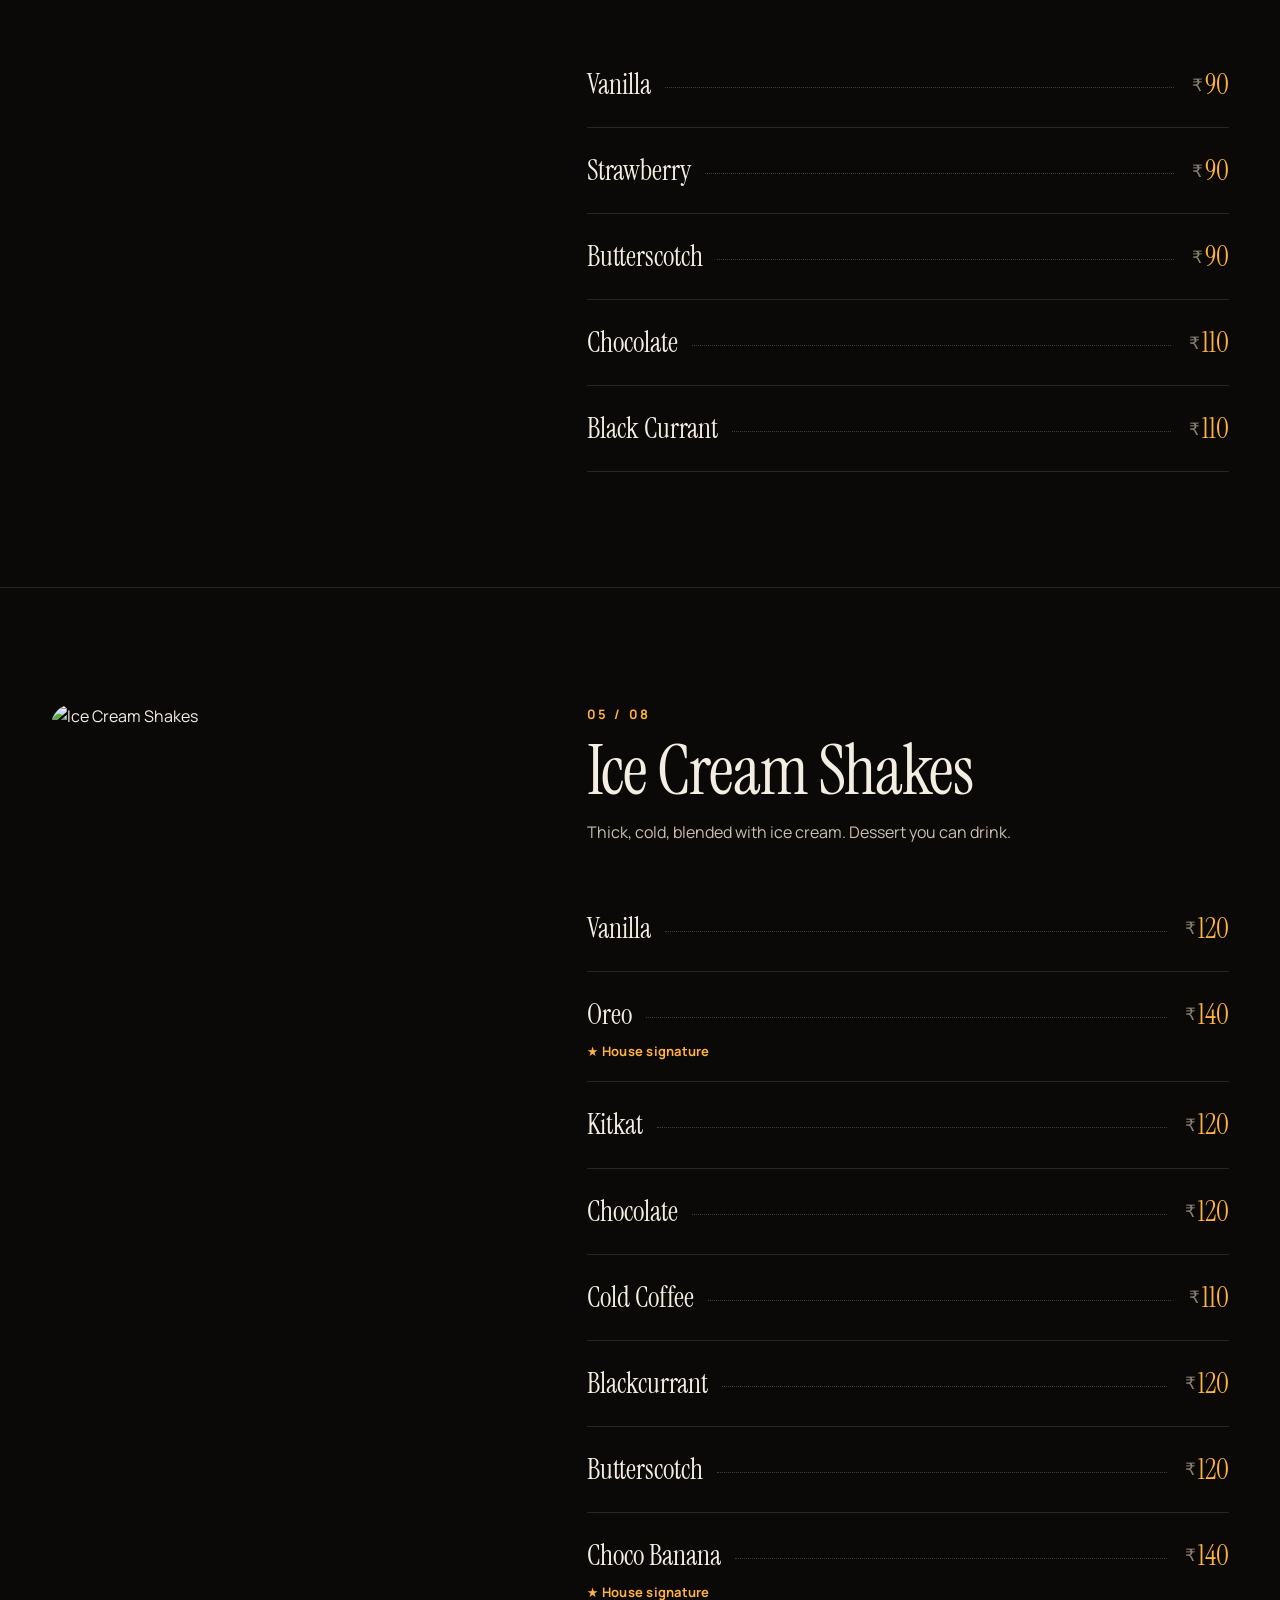
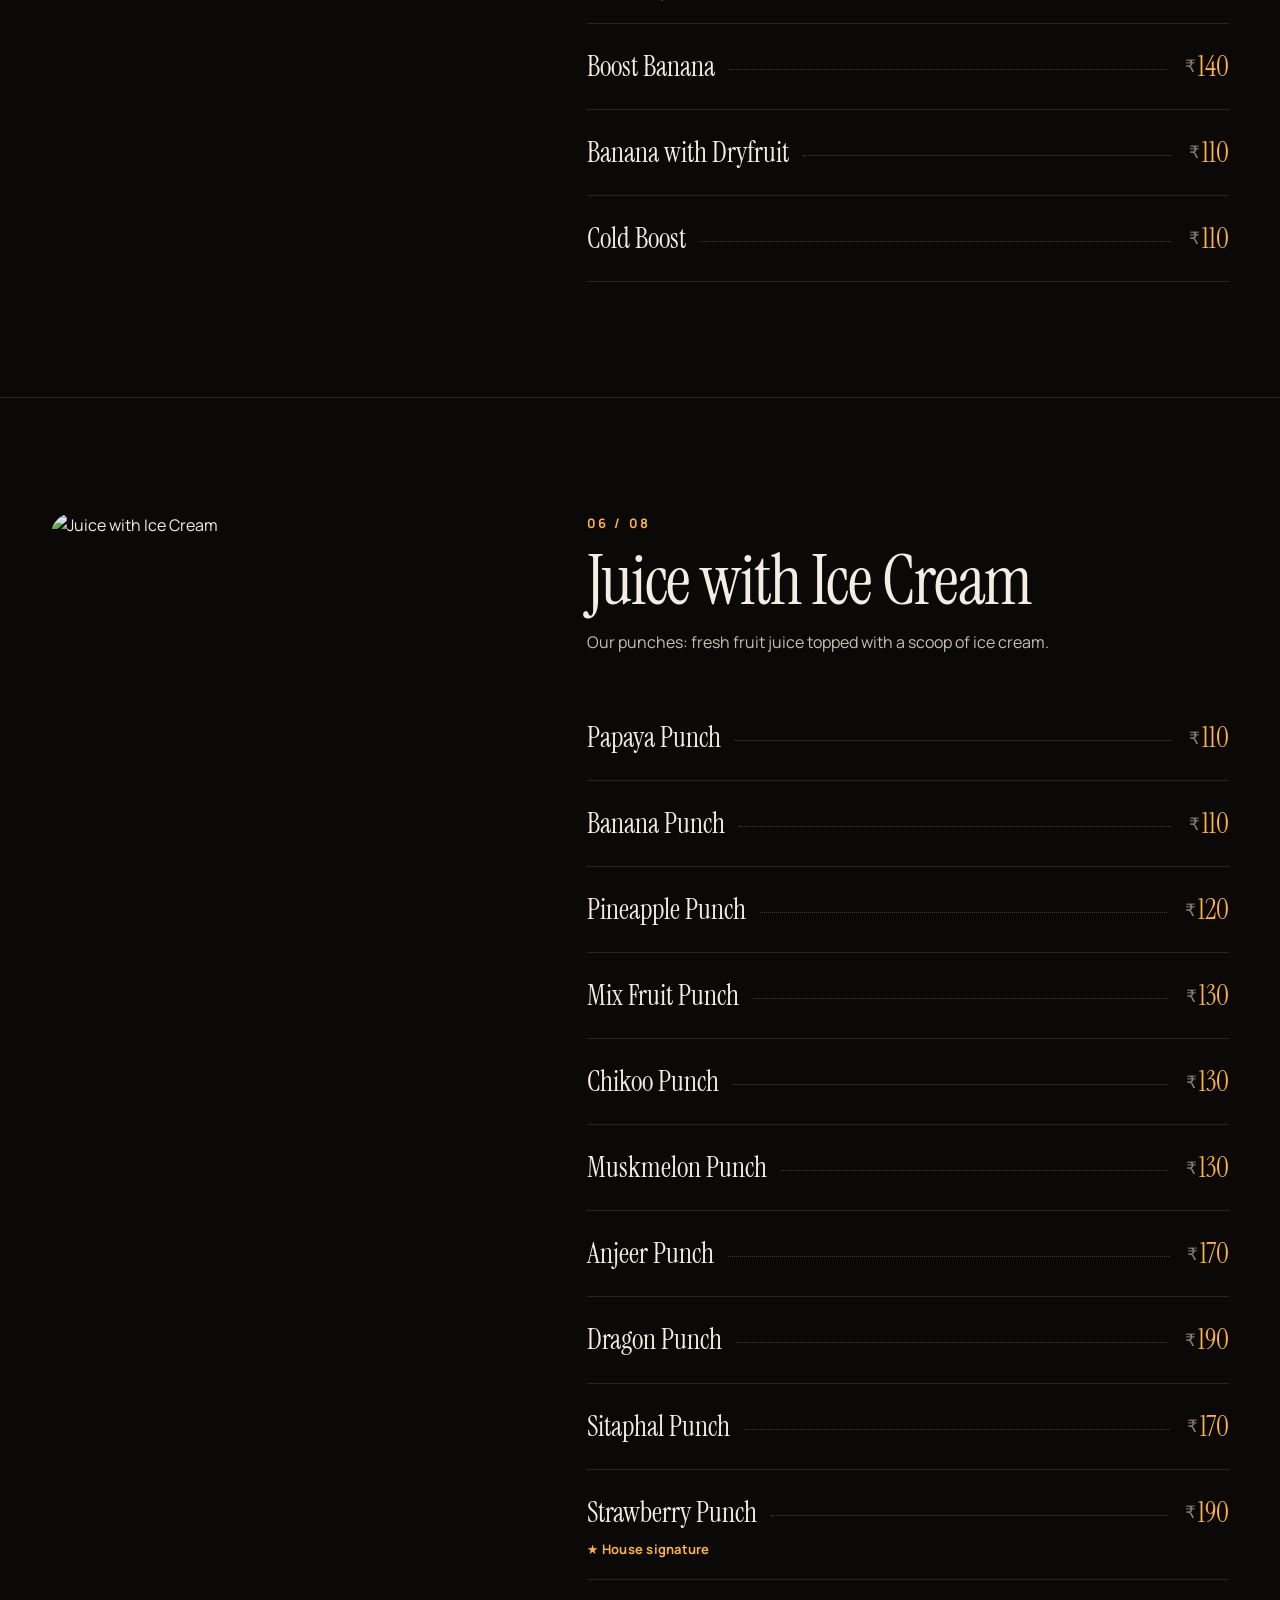
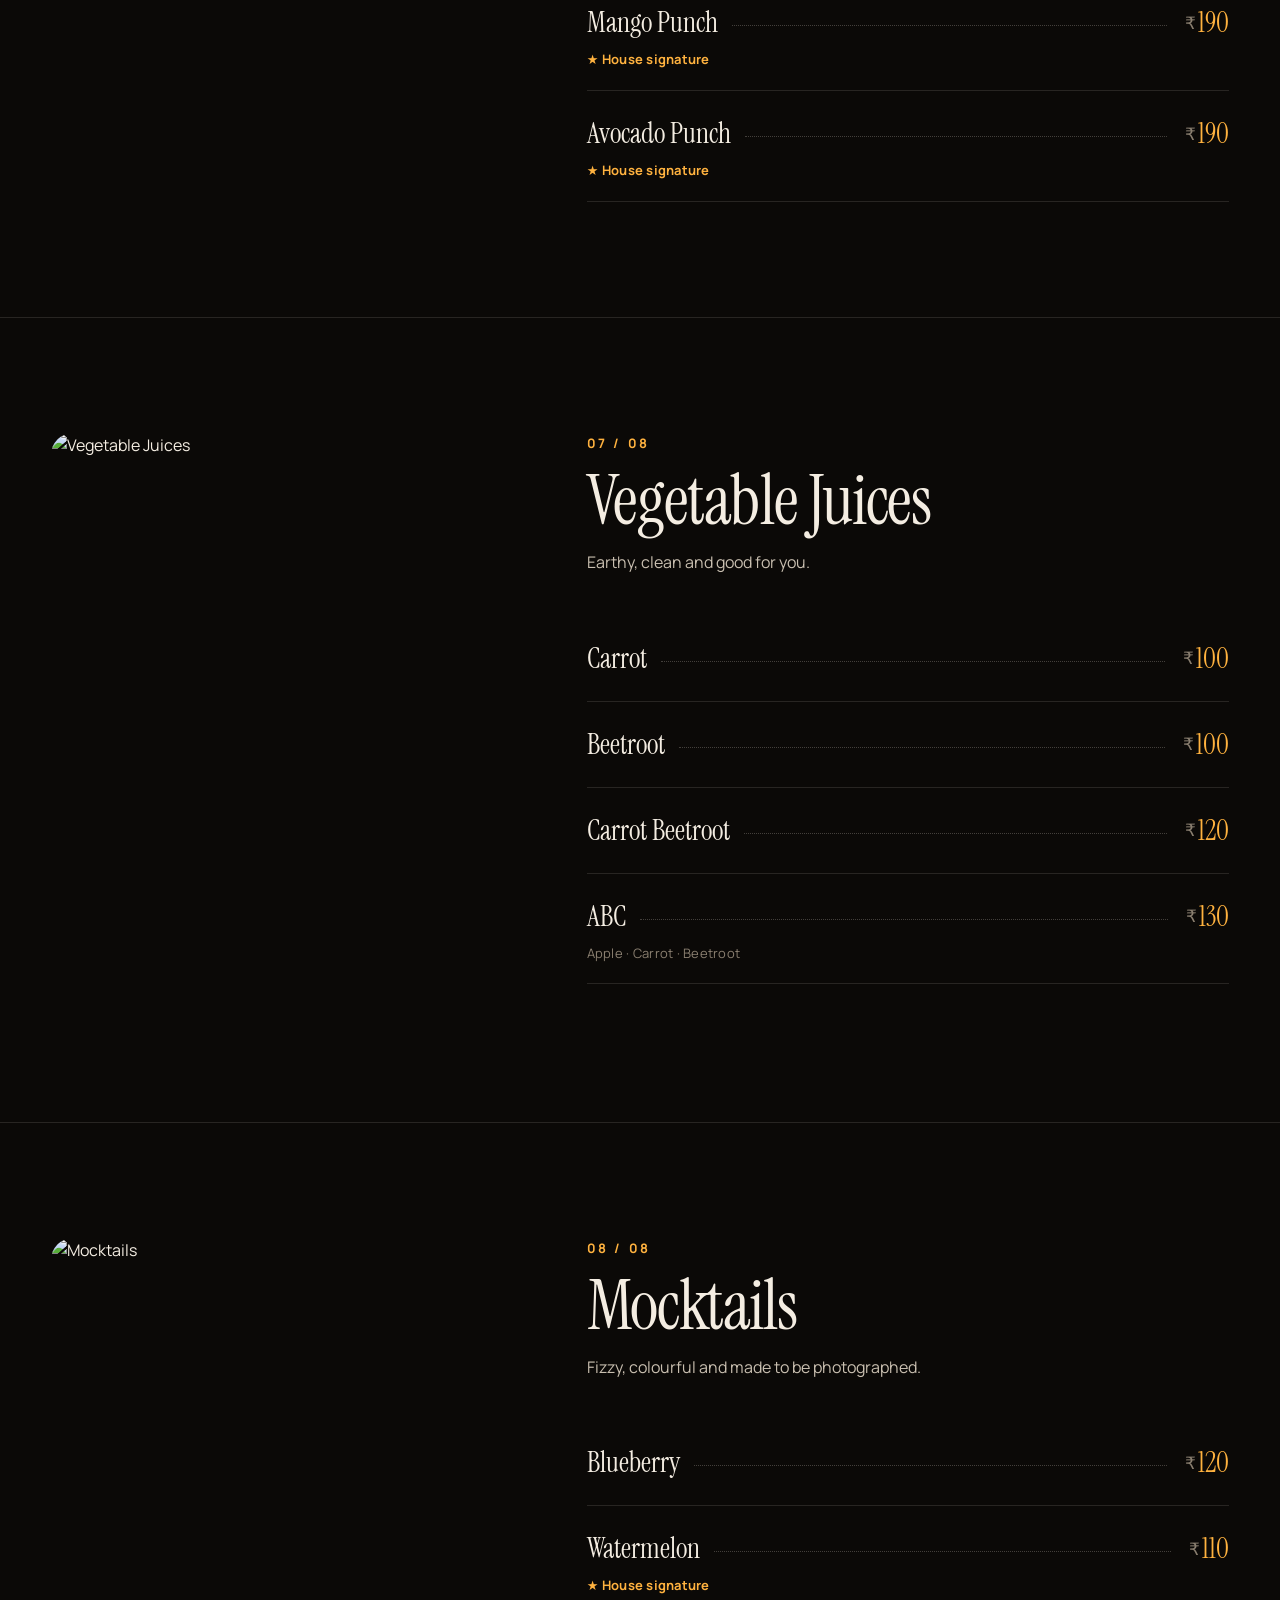
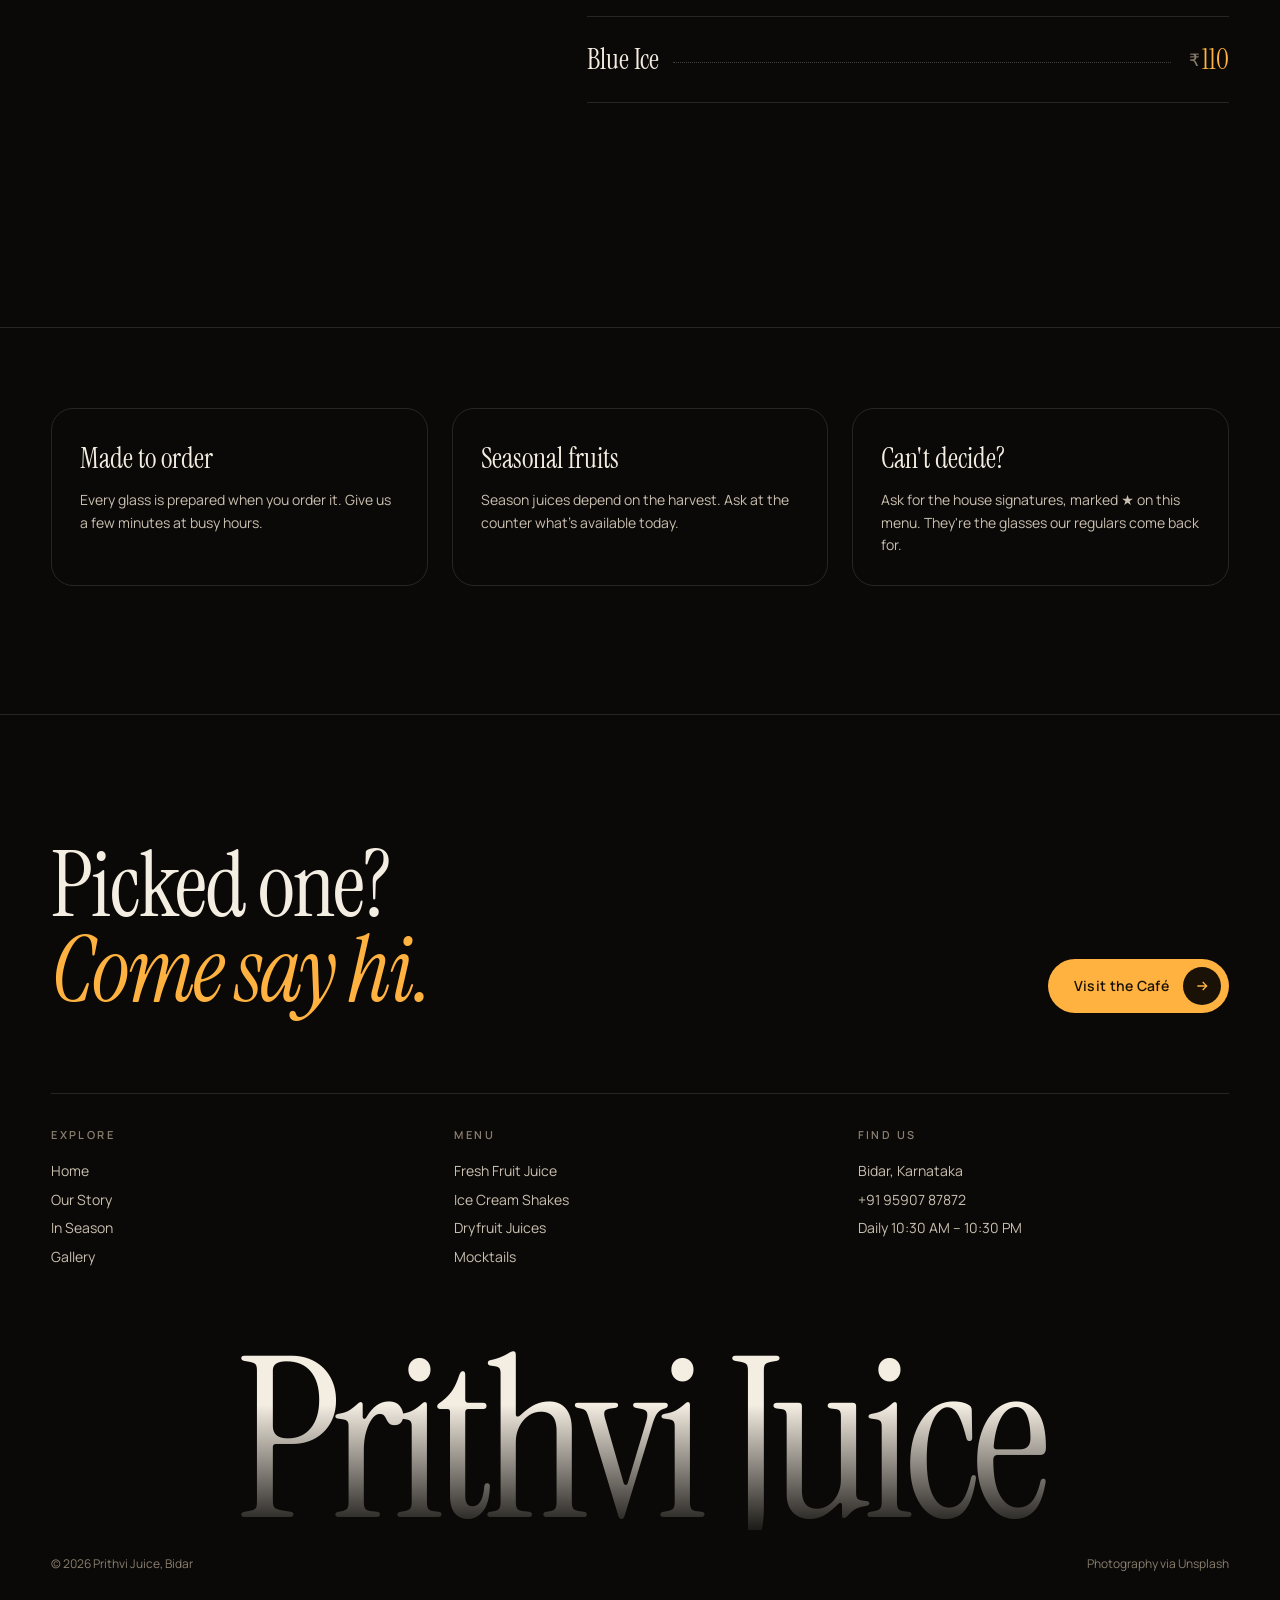
==== commit 1f60a0d2: "Rename brand from Prthvi Juice Center to Prithvi Juice Co-Authored-By: Claude Sonnet 5 <noreply@anth" ====
--- a/menu.html
+++ b/menu.html
@@ -3,8 +3,8 @@
 <head>
   <meta charset="utf-8" />
   <meta name="viewport" content="width=device-width, initial-scale=1" />
-  <title>Menu — Prthvi Juice Center, Bidar</title>
-  <meta name="description" content="Full menu and prices for Prthvi Juice Center, Bidar: fresh fruit juices, season juices, dryfruit juices, ice cream shakes, punches, vegetable juices and mocktails." />
+  <title>Menu — Prithvi Juice, Bidar</title>
+  <meta name="description" content="Full menu and prices for Prithvi Juice, Bidar: fresh fruit juices, season juices, dryfruit juices, ice cream shakes, punches, vegetable juices and mocktails." />
   <meta name="theme-color" content="#0b0907" />
   <link rel="icon" href="data:image/svg+xml,%3Csvg xmlns='http://www.w3.org/2000/svg' viewBox='0 0 64 64'%3E%3Ccircle cx='32' cy='32' r='32' fill='%23ffb23f'/%3E%3Ctext x='32' y='42' font-family='Georgia' font-style='italic' font-size='28' text-anchor='middle' fill='%231a1206'%3EPJ%3C/text%3E%3C/svg%3E" />
   <link rel="preconnect" href="https://fonts.googleapis.com" />
@@ -19,9 +19,9 @@
   <div class="cursor-dot" aria-hidden="true"></div>
 
   <header class="nav">
-    <a href="index.html" class="brand" aria-label="Prthvi Juice Center home">
+    <a href="index.html" class="brand" aria-label="Prithvi Juice home">
       <span class="brand__mark">pj</span>
-      <span class="brand__name">Prthvi Juice Center<small>Bidar</small></span>
+      <span class="brand__name">Prithvi Juice<small>Bidar</small></span>
     </a>
     <nav class="nav__links" aria-label="Primary">
       <a href="index.html#story">Story</a>
@@ -103,8 +103,8 @@
         <div><h5>Menu</h5><a href="#fresh-fruit-juice">Fresh Fruit Juice</a><a href="#ice-cream-shakes">Ice Cream Shakes</a><a href="#dryfruit-juices">Dryfruit Juices</a><a href="#mocktails">Mocktails</a></div>
         <div><h5>Find us</h5><a href="https://maps.app.goo.gl/4yC3fa9TvVvdDudY7" target="_blank" rel="noopener">Bidar, Karnataka</a><a href="tel:+919590787872">+91 95907 87872</a><a href="index.html#visit">Daily 10:30 AM – 10:30 PM</a></div>
       </div>
-      <div class="footer__word" aria-hidden="true">Prthvi Juice Center</div>
-      <div class="footer__legal"><span>© <span id="year"></span> Prthvi Juice Center, Bidar</span><span>Photography via Unsplash</span></div>
+      <div class="footer__word" aria-hidden="true">Prithvi Juice</div>
+      <div class="footer__legal"><span>© <span id="year"></span> Prithvi Juice, Bidar</span><span>Photography via Unsplash</span></div>
     </div>
   </footer>
 
--- a/css/style.css
+++ b/css/style.css
@@ -1,5 +1,5 @@
 /* ==========================================================
-   Prthvi Juice Center — Bidar
+   Prithvi Juice — Bidar
    Cinematic dark theme · shared by index.html & menu.html
    ========================================================== */
 
